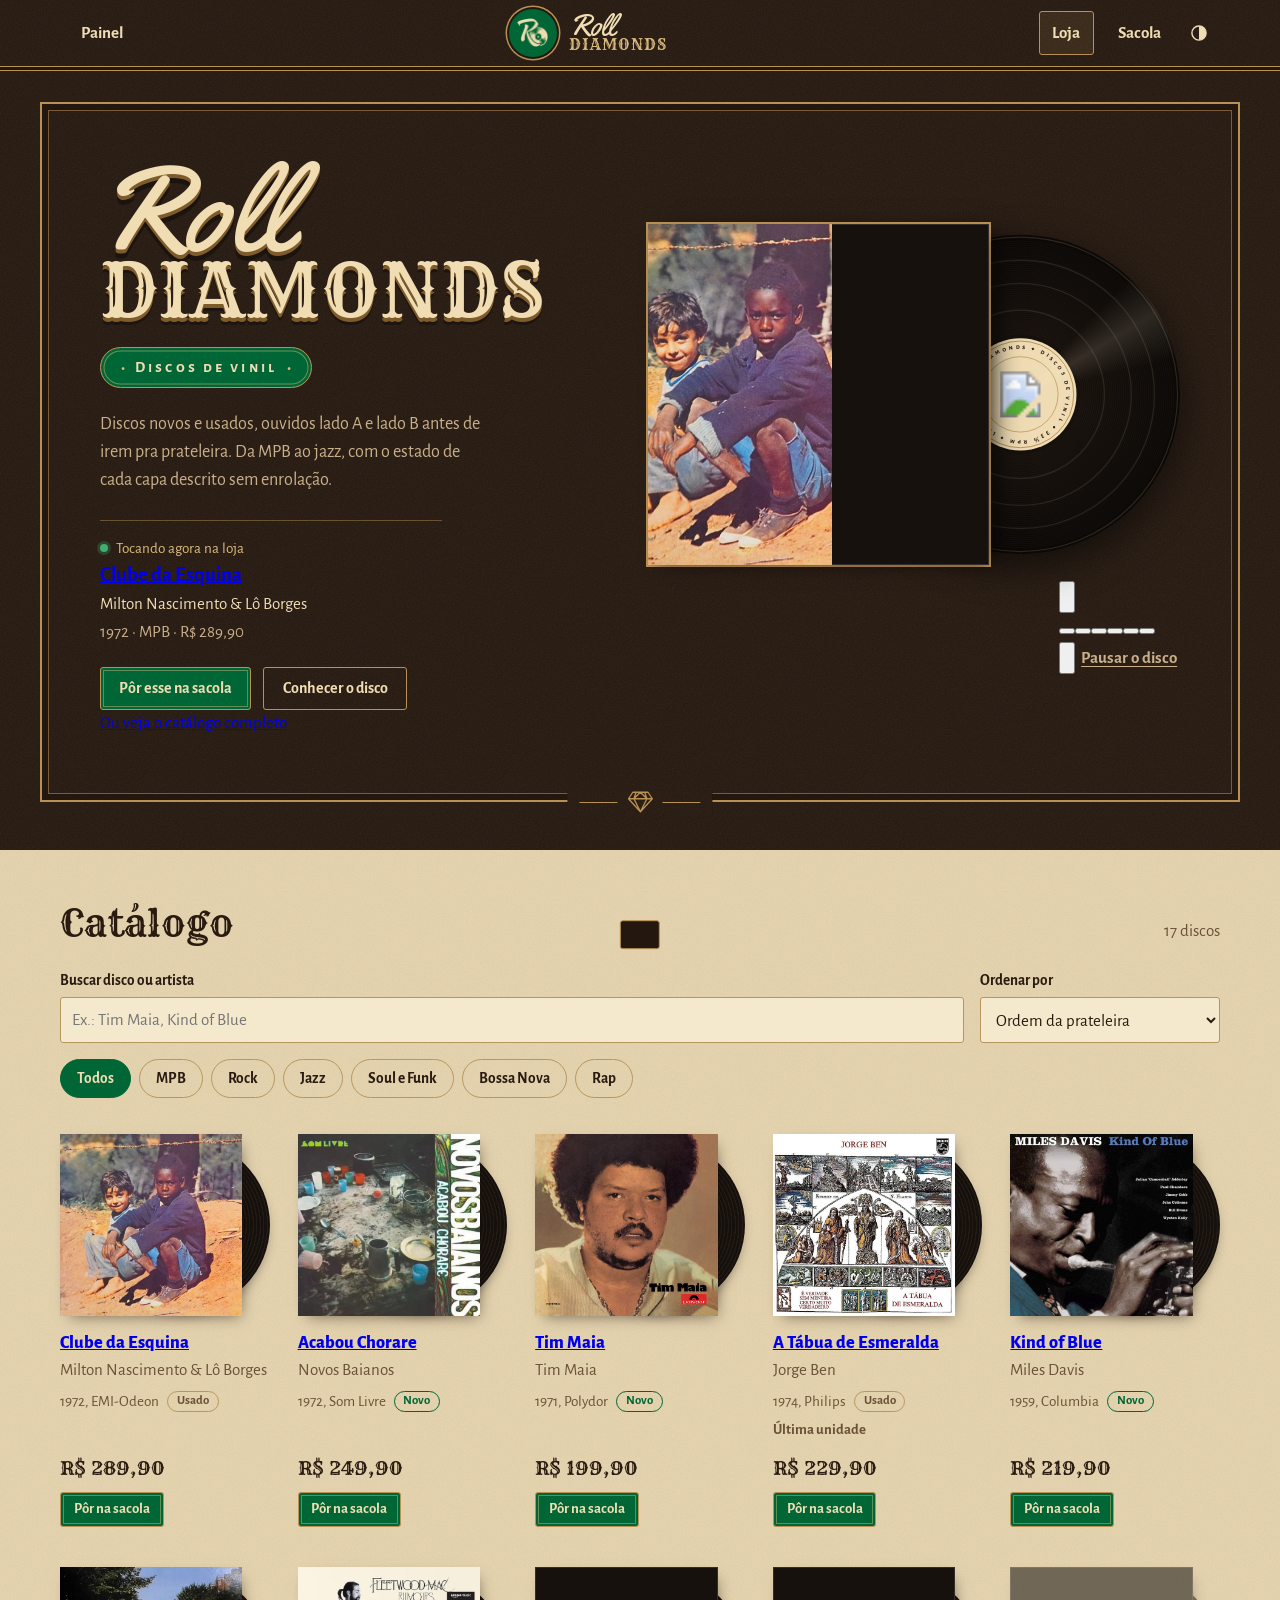
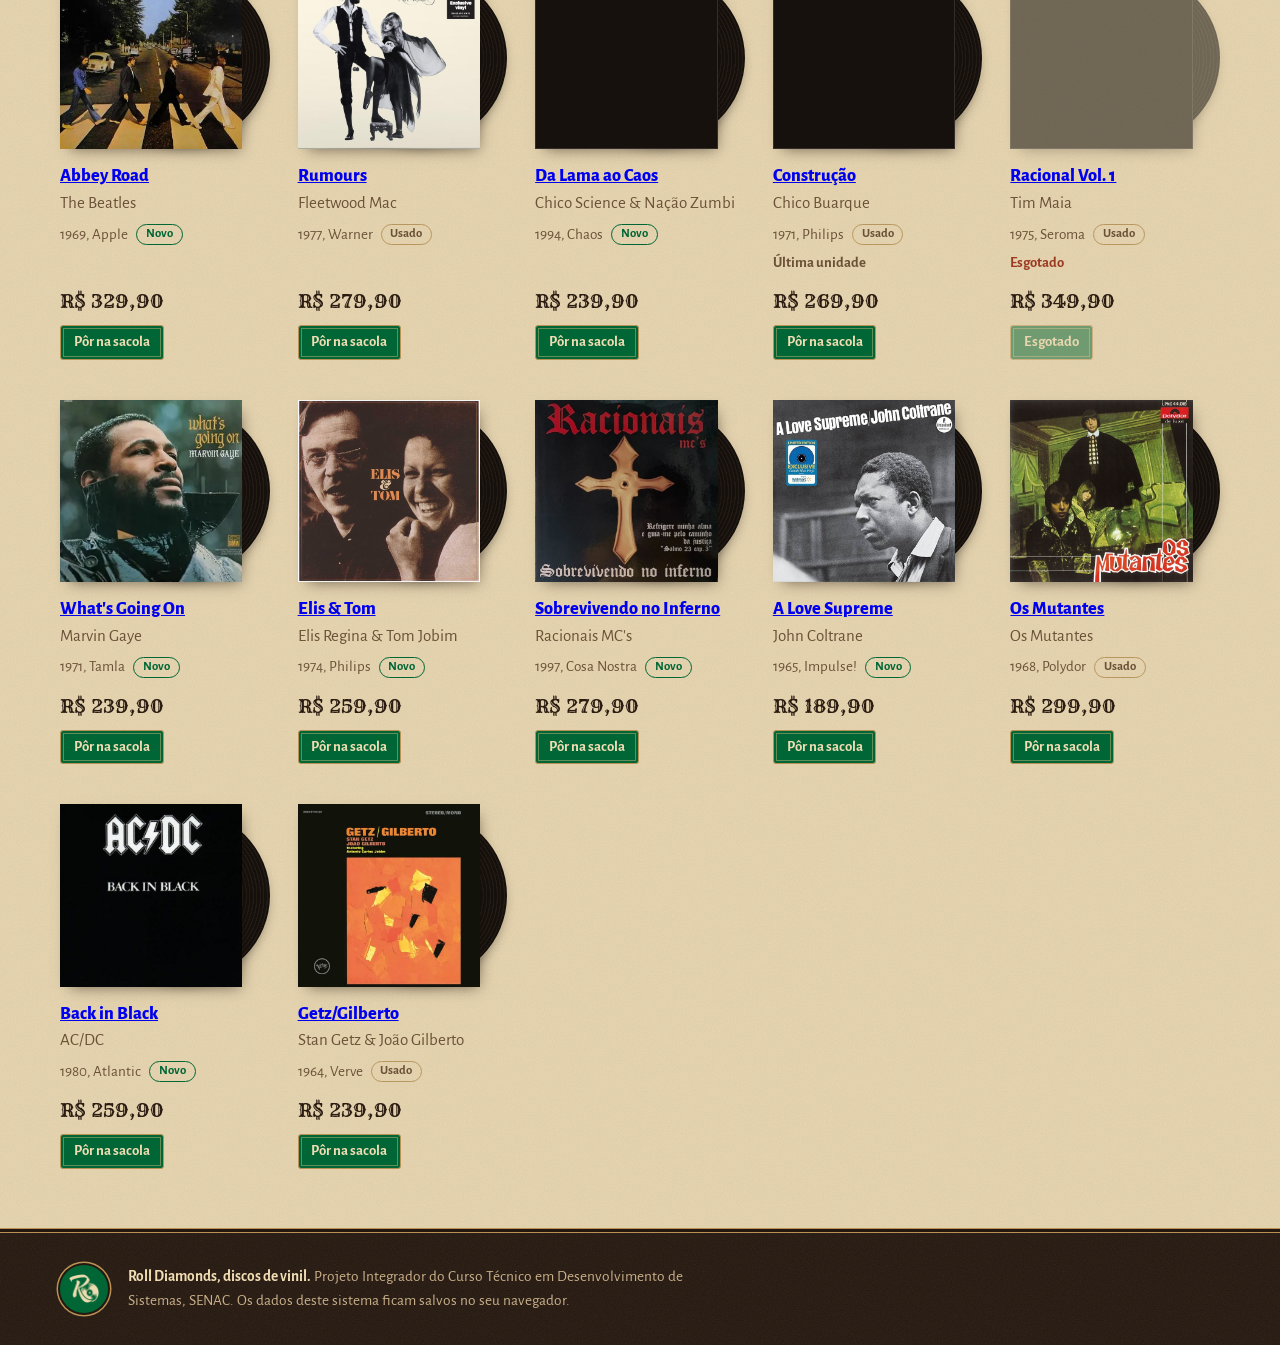
==== index.html @ 0ce70d0b "todas as telas tiveram mudanças bruscas" ====
<!DOCTYPE html>
<html lang="pt-BR">
<head>
<meta charset="UTF-8">
<meta name="viewport" content="width=device-width, initial-scale=1, viewport-fit=cover">
<title>Roll Diamonds | Discos de Vinil</title>


<link rel="preconnect" href="https://fonts.googleapis.com">
<link rel="preconnect" href="https://fonts.gstatic.com" crossorigin>
<link href="https://fonts.googleapis.com/css2?family=Rye&family=Yellowtail&family=Alegreya+Sans:wght@400;500;700;800&family=Alegreya+Sans+SC:wght@700&display=swap" rel="stylesheet">

<!-- Estilos (CSS externo) -->
<link rel="stylesheet" href="css/style.css">
<!-- Estilos das capas com foto (vem depois do style.css pra poder sobrescrever) -->
<link rel="stylesheet" href="css/capas.css">
</head>

<body>
<a class="pular" href="#conteudo">Pular para o conteúdo</a>

<!-- ============ CABEÇALHO ============ -->
<header class="topo">
  <!-- Três partes: Painel à esquerda, logo no centro, opções da loja à direita -->
  <div class="topo-interno">
    <nav class="nav nav-esquerda" aria-label="Administração">
      <a class="nav-link" href="#painel" data-view="painel">
        <svg class="icone" viewBox="0 0 24 24" aria-hidden="true"><rect x="3.5" y="3.5" width="7" height="7" rx="1" fill="none" stroke="currentColor" stroke-width="1.7"/><rect x="13.5" y="3.5" width="7" height="7" rx="1" fill="none" stroke="currentColor" stroke-width="1.7"/><rect x="3.5" y="13.5" width="7" height="7" rx="1" fill="none" stroke="currentColor" stroke-width="1.7"/><rect x="13.5" y="13.5" width="7" height="7" rx="1" fill="none" stroke="currentColor" stroke-width="1.7"/></svg>
        Painel
      </a>
    </nav>

    <a class="marca" href="#loja" aria-label="Roll Diamonds, ir para a loja">
      <span class="selo"><img src="img/capas/logo-creme.png" alt="" width="251" height="240"></span>
      <span class="marca-texto" aria-hidden="true">
        <span class="marca-roll">Roll</span>
        <span class="marca-diamonds">Diamonds</span>
      </span>
    </a>

    <nav class="nav nav-direita" aria-label="Loja">
      <a class="nav-link" href="#loja" data-view="loja">Loja</a>
      <button class="nav-link" type="button" id="btnSacola">
        <svg class="icone" viewBox="0 0 24 24" aria-hidden="true"><path d="M5 8h14l-1.2 12.2a1 1 0 0 1-1 .8H7.2a1 1 0 0 1-1-.8z" fill="none" stroke="currentColor" stroke-width="1.7" stroke-linejoin="round"/><path d="M9 10V6.5a3 3 0 0 1 6 0V10" fill="none" stroke="currentColor" stroke-width="1.7" stroke-linecap="round"/></svg>
        <span class="nav-texto">Sacola</span>
        <span class="contagem-sacola" id="contagemSacola" hidden>0</span>
      </button>
      <button class="nav-link botao-tema" type="button" id="btnTema" aria-label="Mudar para o tema escuro">
        <svg viewBox="0 0 24 24" aria-hidden="true"><circle cx="12" cy="12" r="8.5" fill="none" stroke="currentColor" stroke-width="1.7"/><path d="M12 3.5a8.5 8.5 0 0 1 0 17z" fill="currentColor"/></svg>
      </button>
    </nav>
  </div>
</header>

<main id="conteudo">

  <!-- ================= LOJA ================= -->
  <div id="loja" class="view">

    <!-- Vitrine: o letreiro da referência + o disco saindo da capa -->
    <section class="vitrine" aria-labelledby="tituloLoja">
      <div class="quadro">
        <div class="letreiro">
          <h1 id="tituloLoja">
            <span class="letreiro-roll">Roll</span>
            <span class="letreiro-diamonds">Diamonds</span>
          </h1>
          <p class="faixa">Discos de vinil</p>
          <p class="vitrine-texto">Discos novos e usados, ouvidos lado A e lado B antes de irem pra prateleira. Da MPB ao jazz, com o estado de cada capa descrito sem enrolação.</p>

          <!-- Informações do disco que está no carrossel (o JavaScript troca a cada passada) -->
          <div class="tocando" id="tocando">
            <span class="tocando-rotulo">Tocando agora na loja</span>
            <a class="tocando-titulo" id="destaqueLink" href="#disco/1"><strong id="destaqueTitulo">Clube da Esquina</strong></a>
            <span id="destaqueArtista">Milton Nascimento &amp; Lô Borges</span>
            <span class="tocando-meta" id="destaqueMeta"></span>
          </div>
          <div class="vitrine-acoes">
            <button class="botao botao-verde" type="button" id="btnDestaque" data-acao="adicionar" data-id="1">Pôr esse na sacola</button>
            <a class="botao botao-contorno" id="btnConhecer" href="#disco/1">Conhecer o disco</a>
          </div>
          <a class="vitrine-catalogo" href="#catalogo">Ou veja o catálogo completo</a>
        </div>

        <!-- Carrossel: um disco em destaque por vez, você passa pelas setas, bolinhas, teclado ou arrastando -->
        <div class="vitrola-area" id="carrossel" role="region" aria-roledescription="carrossel" aria-label="Discos em destaque">
          <div class="vitrola guardando" id="vitrola">
            <a class="vitrola-capa" id="vitrolaCapa" href="#disco/1" draggable="false"><img src="img/capas/logo-creme.png" alt="" width="251" height="240"></a>
            <div class="vitrola-disco">
              <!-- O disco é um SVG: sulcos desenhados pelo JavaScript e o rótulo com o logo -->
              <svg class="bolacha" viewBox="0 0 400 400" aria-hidden="true">
                <defs>
                  <radialGradient id="gradVinil" cx="50%" cy="50%" r="50%">
                    <stop offset=".35" stop-color="#17110d"/>
                    <stop offset="1" stop-color="#0b0806"/>
                  </radialGradient>
                  <path id="aroRotulo" d="M200,200 m-57,0 a57,57 0 1,1 114,0 a57,57 0 1,1 -114,0"/>
                </defs>
                <circle cx="200" cy="200" r="199" fill="url(#gradVinil)"/>
                <circle cx="200" cy="200" r="196" fill="none" stroke="rgba(240,221,179,.14)" stroke-width="1.5"/>
                <g id="sulcos"></g>
                <circle cx="200" cy="200" r="70" fill="#efdcb4"/>
                <circle cx="200" cy="200" r="66.5" fill="none" stroke="#b99155" stroke-width="1.2"/>
                <circle cx="200" cy="200" r="47" fill="none" stroke="#b99155" stroke-width=".9"/>
                <text fill="#2a1b11" font-size="8.6" font-weight="700" font-family="Alegreya Sans SC, Alegreya Sans, sans-serif">
                  <textPath href="#aroRotulo" textLength="352" lengthAdjust="spacing">Roll Diamonds ◆ discos de vinil ◆ 33⅓ rpm ◆ lado A ◆</textPath>
                </text>
                <image href="img/logo-verde.png" x="170" y="171.3" width="60" height="57.4"/>
              </svg>
              <div class="vitrola-brilho"></div>
            </div>
          </div>
          <div class="carrossel-controles" id="controlesCarrossel">
            <button class="seta" type="button" id="btnAnterior" aria-label="Disco anterior">
              <svg viewBox="0 0 24 24" aria-hidden="true"><path d="M14.5 5.5 8 12l6.5 6.5" fill="none" stroke="currentColor" stroke-width="2" stroke-linecap="round" stroke-linejoin="round"/></svg>
            </button>
            <div class="pontos" id="pontosDestaque"></div>
            <button class="seta" type="button" id="btnProximo" aria-label="Próximo disco">
              <svg viewBox="0 0 24 24" aria-hidden="true"><path d="M9.5 5.5 16 12l-6.5 6.5" fill="none" stroke="currentColor" stroke-width="2" stroke-linecap="round" stroke-linejoin="round"/></svg>
            </button>
            <button class="botao-giro" type="button" id="btnGiro">Pausar o disco</button>
          </div>
          <p class="sr" id="avisoDestaque" aria-live="polite"></p>
        </div>

        <div class="quadro-diamante" aria-hidden="true">
          <svg viewBox="0 0 24 20"><path d="M5 1h14l4 6-11 12L1 7z M1 7h22 M8 1 6 7l6 12 6-12-2-6 M6 7l6-6 6 6" fill="none" stroke="currentColor" stroke-width="1.2" stroke-linejoin="round"/></svg>
        </div>
      </div>
    </section>

    <!-- Catálogo -->
    <section class="secao" id="catalogo" aria-labelledby="tituloCatalogo">
      <div class="catalogo-topo">
        <h2 class="titulo-secao" id="tituloCatalogo">Catálogo</h2>
        <p class="contagem-texto" id="contagemCatalogo" aria-live="polite"></p>
      </div>

      <div class="filtros">
        <div class="campo">
          <label for="buscaCatalogo">Buscar disco ou artista</label>
          <input id="buscaCatalogo" type="search" placeholder="Ex.: Tim Maia, Kind of Blue" autocomplete="off">
        </div>
        <div class="campo">
          <label for="ordemCatalogo">Ordenar por</label>
          <select id="ordemCatalogo">
            <option value="prateleira">Ordem da prateleira</option>
            <option value="chegada">Chegaram por último</option>
            <option value="menor">Menor preço</option>
            <option value="maior">Maior preço</option>
            <option value="ano">Ano de lançamento</option>
          </select>
        </div>
      </div>
      <div class="chips" id="filtroGeneros" role="group" aria-label="Filtrar por gênero"></div>

      <div class="grade" id="gradeCatalogo"></div>
    </section>
  </div>

  <!-- ================= PÁGINA DE CADA DISCO (endereço #disco/ID) ================= -->
  <div id="pagina-disco" class="view" hidden>
    <div class="produto-wrap">
      <nav class="trilha" id="trilhaDisco" aria-label="Você está em"></nav>
      <!-- Preenchido pelo JavaScript com os dados do disco escolhido -->
      <article class="produto" id="produto" aria-labelledby="tituloProduto"></article>
    </div>
    <section class="secao relacionados" id="relacionados" aria-labelledby="tituloRelacionados">
      <h2 class="titulo-secao" id="tituloRelacionados">Você também pode gostar</h2>
      <div class="grade" id="gradeRelacionados"></div>
    </section>
  </div>

  <!-- ================= PAINEL ================= -->
  <div id="painel" class="view painel" hidden>

    <!-- Login (tabela usuario) -->
    <section class="login" id="painelLogin" aria-labelledby="tituloLogin">
      <span class="selo"><img src="img/capas/logo-creme.png" alt="" width="251" height="240"></span>
      <h2 class="titulo-secao" id="tituloLogin">Painel da loja</h2>
      <p>Entre para cadastrar discos, cuidar do estoque e acompanhar os pedidos.</p>
      <form id="formLogin">
        <div class="campo">
          <label for="loginUsuario">Usuário</label>
          <input id="loginUsuario" name="usuario" autocomplete="username" required>
        </div>
        <div class="campo">
          <label for="loginSenha">Senha</label>
          <input id="loginSenha" name="senha" type="password" autocomplete="current-password" required>
        </div>
        <p class="erro" id="erroLogin" role="alert"></p>
        <button class="botao botao-verde botao-largo" type="submit">Entrar</button>
      </form>
      <p class="dica">Acesso de demonstração: usuário <strong>admin</strong> e senha <strong>roll123</strong>.</p>
    </section>

    <div class="painel-grade" id="painelConteudo" hidden>
      <aside class="painel-lado">
        <div class="abas" role="tablist" aria-label="Seções do painel">
          <button class="aba" type="button" role="tab" id="tab-resumo" data-aba="resumo" aria-controls="aba-resumo">Resumo</button>
          <button class="aba" type="button" role="tab" id="tab-discos" data-aba="discos" aria-controls="aba-discos">Discos e estoque</button>
          <button class="aba" type="button" role="tab" id="tab-clientes" data-aba="clientes" aria-controls="aba-clientes">Clientes</button>
          <button class="aba" type="button" role="tab" id="tab-pedidos" data-aba="pedidos" aria-controls="aba-pedidos">Pedidos</button>
          <button class="aba" type="button" role="tab" id="tab-cadastros" data-aba="cadastros" aria-controls="aba-cadastros">Artistas, gêneros e gravadoras</button>
        </div>
        <div class="abas-rodape">
          <button class="botao-link" type="button" id="btnRestaurar">Restaurar dados de exemplo</button>
          <button class="botao-link" type="button" id="btnSair">Sair do painel</button>
        </div>
      </aside>

      <div>
        <!-- Resumo -->
        <section class="aba-painel" id="aba-resumo" role="tabpanel" aria-labelledby="tab-resumo">
          <div class="cabecalho-aba">
            <h2 class="titulo-secao">Resumo</h2>
            <p class="contagem-texto" id="dataHoje"></p>
          </div>
          <dl class="numeros" id="numeros"></dl>
          <div class="duas-colunas">
            <div class="bloco">
              <h3>Estoque baixo</h3>
              <p class="bloco-sub">Discos com 2 unidades ou menos.</p>
              <ul class="lista-simples" id="listaEstoqueBaixo"></ul>
            </div>
            <div class="bloco">
              <h3>Últimos pedidos</h3>
              <p class="bloco-sub">Os cinco mais recentes.</p>
              <ul class="lista-simples" id="listaUltimosPedidos"></ul>
            </div>
          </div>
        </section>

        <!-- Discos (tabelas vinil + estoque) -->
        <section class="aba-painel" id="aba-discos" role="tabpanel" aria-labelledby="tab-discos" hidden>
          <div class="cabecalho-aba">
            <h2 class="titulo-secao">Discos e estoque</h2>
            <button class="botao botao-verde" type="button" id="btnNovoDisco">Cadastrar disco</button>
          </div>
          <div class="campo barra-busca">
            <label for="buscaDiscos">Buscar por título ou artista</label>
            <input id="buscaDiscos" type="search" autocomplete="off">
          </div>
          <div class="tabela-wrap">
            <table>
              <thead><tr><th>Disco</th><th>Gênero</th><th>Lançamento</th><th>Estado</th><th class="num">Preço</th><th>Estoque</th><th><span class="sr">Ações</span></th></tr></thead>
              <tbody id="corpoDiscos"></tbody>
            </table>
          </div>
        </section>

        <!-- Clientes (tabela cliente) -->
        <section class="aba-painel" id="aba-clientes" role="tabpanel" aria-labelledby="tab-clientes" hidden>
          <div class="cabecalho-aba">
            <h2 class="titulo-secao">Clientes</h2>
            <button class="botao botao-verde" type="button" id="btnNovoCliente">Cadastrar cliente</button>
          </div>
          <div class="tabela-wrap">
            <table>
              <thead><tr><th>Nome</th><th>E-mail</th><th>Telefone</th><th>Cidade</th><th class="num">Pedidos</th><th><span class="sr">Ações</span></th></tr></thead>
              <tbody id="corpoClientes"></tbody>
            </table>
          </div>
        </section>

        <!-- Pedidos (tabelas pedido + item_pedido) -->
        <section class="aba-painel" id="aba-pedidos" role="tabpanel" aria-labelledby="tab-pedidos" hidden>
          <div class="cabecalho-aba">
            <h2 class="titulo-secao">Pedidos</h2>
            <div class="campo">
              <label for="filtroStatus">Mostrar</label>
              <select id="filtroStatus"></select>
            </div>
          </div>
          <div class="tabela-wrap">
            <table>
              <thead><tr><th>Nº</th><th>Data</th><th>Cliente</th><th class="num">Discos</th><th class="num">Total</th><th>Situação</th><th><span class="sr">Ações</span></th></tr></thead>
              <tbody id="corpoPedidos"></tbody>
            </table>
          </div>
        </section>

        <!-- Cadastros auxiliares (genero_musical, artista, gravadora) -->
        <section class="aba-painel" id="aba-cadastros" role="tabpanel" aria-labelledby="tab-cadastros" hidden>
          <div class="cabecalho-aba">
            <h2 class="titulo-secao">Artistas, gêneros e gravadoras</h2>
          </div>
          <p class="bloco-sub" style="margin-bottom:1.25rem">Itens usados por algum disco não podem ser removidos. Troque o disco de artista, gênero ou gravadora antes.</p>
          <div class="grade-cadastros" id="gradeCadastros"></div>
        </section>
      </div>
    </div>
  </div>
</main>

<!-- ============ RODAPÉ ============ -->
<footer class="rodape">
  <div class="rodape-interno">
    <span class="selo"><img src="img/capas/logo-creme.png" alt="" width="251" height="240"></span>
    <p><strong>Roll Diamonds, discos de vinil.</strong> Projeto Integrador do Curso Técnico em Desenvolvimento de Sistemas, SENAC. Os dados deste sistema ficam salvos no seu navegador.</p>
  </div>
</footer>

<!-- ============ JANELAS ============ -->

<!-- Sacola (gaveta lateral) -->
<dialog id="sacola" class="gaveta" aria-labelledby="tituloSacola">
  <div class="dialogo-topo">
    <h2 id="tituloSacola">Sua sacola</h2>
    <button class="fechar" type="button" data-fechar aria-label="Fechar sacola">×</button>
  </div>
  <div class="gaveta-corpo">
    <div class="vazio" id="sacolaVazia">
      <p>Sua sacola está vazia. Escolha um disco no catálogo e ele aparece aqui.</p>
      <a class="botao botao-contorno" href="#catalogo" data-fechar>Ver catálogo</a>
    </div>
    <ul class="lista-sacola" id="listaSacola"></ul>
  </div>
  <div class="gaveta-rodape" id="sacolaRodape">
    <div class="total"><span>Total</span><strong id="totalSacola">R$ 0,00</strong></div>
    <form id="formCheckout">
      <div class="campo">
        <label for="checkoutNome">Seu nome</label>
        <input id="checkoutNome" name="nome" autocomplete="name" required>
      </div>
      <div class="campo">
        <label for="checkoutEmail">E-mail</label>
        <input id="checkoutEmail" name="email" type="email" autocomplete="email" required>
      </div>
      <p class="erro" id="erroCheckout" role="alert"></p>
      <button class="botao botao-verde botao-largo" type="submit">Finalizar pedido</button>
      <p class="dica">O pedido entra no painel como “Aguardando pagamento”.</p>
    </form>
  </div>
</dialog>

<!-- Cadastrar / editar disco -->
<dialog id="modalDisco" aria-labelledby="tituloModalDisco">
  <form id="formDisco">
    <div class="dialogo-topo">
      <h2 id="tituloModalDisco">Cadastrar disco</h2>
      <button class="fechar" type="button" data-fechar aria-label="Fechar">×</button>
    </div>
    <div class="dialogo-corpo">
      <input type="hidden" name="id">
      <div class="campo">
        <label for="discoTitulo">Título</label>
        <input id="discoTitulo" name="titulo" required maxlength="120">
      </div>
      <div class="campos-2">
        <div class="campo">
          <label for="discoArtista">Artista</label>
          <select id="discoArtista" name="artista" required></select>
        </div>
        <div class="campo">
          <label for="discoGenero">Gênero</label>
          <select id="discoGenero" name="genero" required></select>
        </div>
      </div>
      <div class="campos-2">
        <div class="campo">
          <label for="discoGravadora">Gravadora</label>
          <select id="discoGravadora" name="gravadora" required></select>
        </div>
        <div class="campo">
          <label for="discoAno">Ano de lançamento</label>
          <input id="discoAno" name="ano" type="number" min="1900" max="2100" required>
        </div>
      </div>
      <div class="campos-2">
        <div class="campo">
          <label for="discoCondicao">Estado</label>
          <select id="discoCondicao" name="condicao">
            <option value="Novo">Novo</option>
            <option value="Usado">Usado</option>
          </select>
        </div>
        <div class="campo">
          <label for="discoPreco">Preço (R$)</label>
          <input id="discoPreco" name="preco" type="number" min="0.01" step="0.01" inputmode="decimal" required>
        </div>
      </div>
      <div class="campo">
        <label for="discoQuantidade">Unidades em estoque</label>
        <input id="discoQuantidade" name="quantidade" type="number" min="0" step="1" required>
      </div>
      <div class="campo">
        <label for="discoCapa">Capa (caminho da imagem)</label>
        <input id="discoCapa" name="capa" maxlength="255" placeholder="img/capas/nome-do-disco.jpg" autocomplete="off">
      </div>
      <p class="dica">Deixe a capa em branco para usar a capa desenhada automaticamente. A imagem precisa estar na pasta img/capas.</p>

      <!-- Textos que aparecem na página do disco -->
      <div class="campo">
        <label for="discoDescricao">Sobre o disco</label>
        <textarea id="discoDescricao" name="descricao" rows="4" maxlength="1200" placeholder="Conte em poucas linhas por que esse disco vale a pena."></textarea>
      </div>
      <div class="campo">
        <label for="discoFaixas">Faixas em destaque</label>
        <textarea id="discoFaixas" name="faixas" rows="4" maxlength="800" placeholder="Uma faixa por linha"></textarea>
      </div>
      <div class="campo">
        <label for="discoObservacao">Estado deste exemplar</label>
        <input id="discoObservacao" name="observacao" maxlength="200" placeholder="Ex.: capa com desgaste leve nas bordas, disco sem riscos" autocomplete="off">
      </div>
      <label class="marcar">
        <input type="checkbox" name="destaque" id="discoDestaque">
        <span>Mostrar no carrossel da página inicial</span>
      </label>

      <p class="dica">Não achou o artista, o gênero ou a gravadora? Cadastre antes em “Artistas, gêneros e gravadoras”.</p>
      <p class="erro" id="erroDisco" role="alert"></p>
    </div>
    <div class="dialogo-rodape">
      <button class="botao botao-contorno" type="button" data-fechar>Cancelar</button>
      <button class="botao botao-verde" type="submit" id="btnSalvarDisco">Cadastrar disco</button>
    </div>
  </form>
</dialog>

<!-- Cadastrar / editar cliente -->
<dialog id="modalCliente" aria-labelledby="tituloModalCliente">
  <form id="formCliente">
    <div class="dialogo-topo">
      <h2 id="tituloModalCliente">Cadastrar cliente</h2>
      <button class="fechar" type="button" data-fechar aria-label="Fechar">×</button>
    </div>
    <div class="dialogo-corpo">
      <input type="hidden" name="id">
      <div class="campo">
        <label for="clienteNome">Nome</label>
        <input id="clienteNome" name="nome" required maxlength="100" autocomplete="off">
      </div>
      <div class="campo">
        <label for="clienteEmail">E-mail</label>
        <input id="clienteEmail" name="email" type="email" required autocomplete="off">
      </div>
      <div class="campos-2">
        <div class="campo">
          <label for="clienteTelefone">Telefone</label>
          <input id="clienteTelefone" name="telefone" type="tel" placeholder="(11) 90000-0000" autocomplete="off">
        </div>
        <div class="campo">
          <label for="clienteCidade">Cidade</label>
          <input id="clienteCidade" name="cidade" autocomplete="off">
        </div>
      </div>
      <p class="erro" id="erroCliente" role="alert"></p>
    </div>
    <div class="dialogo-rodape">
      <button class="botao botao-contorno" type="button" data-fechar>Cancelar</button>
      <button class="botao botao-verde" type="submit" id="btnSalvarCliente">Cadastrar cliente</button>
    </div>
  </form>
</dialog>

<!-- Itens de um pedido -->
<dialog id="modalItens" aria-labelledby="tituloModalItens">
  <div class="dialogo-topo">
    <h2 id="tituloModalItens">Pedido</h2>
    <button class="fechar" type="button" data-fechar aria-label="Fechar">×</button>
  </div>
  <div class="dialogo-corpo">
    <p id="infoPedido" class="contagem-texto"></p>
    <ul class="lista-itens" id="listaItensPedido"></ul>
    <div class="total"><span>Total do pedido</span><strong id="totalItensPedido"></strong></div>
  </div>
</dialog>

<!-- Confirmação / aviso -->
<dialog id="modalConfirmar" aria-labelledby="tituloConfirmar">
  <form method="dialog">
    <div class="dialogo-topo"><h2 id="tituloConfirmar">Confirmar</h2></div>
    <div class="dialogo-corpo"><p id="textoConfirmar"></p></div>
    <div class="dialogo-rodape">
      <button class="botao botao-contorno" value="nao" id="btnConfirmarNao">Voltar</button>
      <button class="botao botao-perigo" value="sim" id="btnConfirmarSim">Confirmar</button>
    </div>
  </form>
</dialog>

<div class="aviso-flutuante" id="aviso" role="status" aria-live="polite"></div>

<!-- Funções do sistema (JavaScript externo) -->
<script src="js/script.js"></script>
</body>
</html>
---- css/style.css ----
:root {
    /* A "placa" da loja (cabeçalho, vitrine e rodapé) é sempre escura */
    --placa: #23170f;
    --placa-2: #312015;
    --placa-tinta: #f0ddb3;     /* creme das letras */
    --placa-suave: #c9b08a;
    --latao: #b99155;           /* dourado dos frisos */
    --latao-claro: #dbbb7e;
    --verde: #006635;           /* verde exato do logo RO */
    --verde-escuro: #1d4630;
    --vinil: #0c0907;
  
    /* Tema claro: papel kraft de envelope de disco */
    --fundo: #e8d7b3;
    --superficie: #f5e9cd;
    --superficie-2: #eddcb8;
    --tinta: #2a1b11;
    --tinta-suave: #6a5137;
    --linha: #b8975f;
    --linha-fraca: rgba(122, 88, 46, .22);
    --verde-texto: #006635;
    --erro: #9a3a22;
    --foco: #8a5f22;
  
    /* Textura de "papel" feita com SVG (sem imagem externa) */
    --grao: url("data:image/svg+xml,%3Csvg xmlns='http://www.w3.org/2000/svg' width='180' height='180'%3E%3Cfilter id='g'%3E%3CfeTurbulence type='fractalNoise' baseFrequency='.9' numOctaves='2' stitchTiles='stitch'/%3E%3CfeColorMatrix values='0 0 0 0 .24 0 0 0 0 .15 0 0 0 0 .07 0 0 0 .11 0'/%3E%3C/filter%3E%3Crect width='100%25' height='100%25' filter='url(%23g)'/%3E%3C/svg%3E");
    --grao-placa: url("data:image/svg+xml,%3Csvg xmlns='http://www.w3.org/2000/svg' width='180' height='180'%3E%3Cfilter id='g'%3E%3CfeTurbulence type='fractalNoise' baseFrequency='.8' numOctaves='2' stitchTiles='stitch'/%3E%3CfeColorMatrix values='0 0 0 0 .95 0 0 0 0 .85 0 0 0 0 .65 0 0 0 .07 0'/%3E%3C/filter%3E%3Crect width='100%25' height='100%25' filter='url(%23g)'/%3E%3C/svg%3E");
  
    --fonte-titulo: "Rye", "Rockwell", Georgia, serif;
    --fonte-script: "Yellowtail", "Brush Script MT", "Segoe Script", cursive;
    --fonte-texto: "Alegreya Sans", "Trebuchet MS", "Segoe UI", sans-serif;
    --fonte-sc: "Alegreya Sans SC", "Alegreya Sans", "Trebuchet MS", sans-serif;
  
    color-scheme: light;
    box-sizing: border-box;
    padding-top: env(safe-area-inset-top, 0px);
    padding-bottom: env(safe-area-inset-bottom, 0px);
  }
  
  /* Tema escuro: madeira escura, igual ao fundo da referência */
  @media (prefers-color-scheme: dark) {
    :root:not([data-theme="light"]) {
      --fundo: #1b120c;
      --superficie: #27190f;
      --superficie-2: #312116;
      --tinta: #efdcb6;
      --tinta-suave: #b7a07e;
      --linha: #6b5031;
      --linha-fraca: rgba(219, 187, 126, .14);
      --verde-texto: #7cc39a;
      --erro: #e59274;
      --foco: #dbbb7e;
      --grao: var(--grao-placa);
      color-scheme: dark;
    }
  }
  :root[data-theme="dark"] {
    --fundo: #1b120c;
    --superficie: #27190f;
    --superficie-2: #312116;
    --tinta: #efdcb6;
    --tinta-suave: #b7a07e;
    --linha: #6b5031;
    --linha-fraca: rgba(219, 187, 126, .14);
    --verde-texto: #7cc39a;
    --erro: #e59274;
    --foco: #dbbb7e;
    --grao: var(--grao-placa);
    color-scheme: dark;
  }
  
  /* =====================================================================
     2. BASE
     ===================================================================== */
  *, *::before, *::after { box-sizing: inherit; }
  [hidden] { display: none !important; }
  html { scroll-padding-top: env(safe-area-inset-top, 0px); -webkit-text-size-adjust: 100%; }
  body {
    margin: 0;
    min-height: calc(100dvh - env(safe-area-inset-top, 0px) - env(safe-area-inset-bottom, 0px));
    display: flex; flex-direction: column;
    background-color: var(--fundo);
    background-image: var(--grao);
    color: var(--tinta);
    font-family: var(--fonte-texto);
    font-size: 1.0625rem;
    line-height: 1.55;
  }
  main { flex: 1; }
  img { max-width: 100%; height: auto; display: block; }
  h1, h2, h3 { margin: 0; line-height: 1.15; }
  p { margin: 0; }
  button, input, select { font: inherit; color: inherit; }
  :focus-visible { outline: 2px solid var(--foco); outline-offset: 3px; }
  .topo :focus-visible, .vitrine :focus-visible, .rodape :focus-visible { outline-color: var(--latao-claro); }
  
  .sr {
    position: absolute; width: 1px; height: 1px; overflow: hidden;
    clip: rect(0 0 0 0); clip-path: inset(50%); white-space: nowrap;
  }
  .pular {
    position: absolute; left: 1rem; top: -4rem; z-index: 100;
    background: var(--placa); color: var(--placa-tinta);
    padding: .6rem 1rem; border: 1.5px solid var(--latao);
  }
  .pular:focus { top: calc(env(safe-area-inset-top, 0px) + .5rem); }
  
  .titulo-secao {
    font-family: var(--fonte-titulo);
    font-weight: 400;
    font-size: clamp(1.7rem, 3.4vw, 2.3rem);
    letter-spacing: .01em;
  }
  
  /* =====================================================================
     3. BOTÕES E CAMPOS
     ===================================================================== */
  .botao {
    display: inline-flex; align-items: center; justify-content: center; gap: .5rem;
    font-weight: 700; font-size: 1rem; line-height: 1.1;
    padding: .72rem 1.15rem;
    border-radius: 3px;
    border: 1.5px solid transparent;
    cursor: pointer; text-decoration: none;
  }
  /* Botão verde com friso de latão, igual à faixa "discos de vinil" */
  .botao-verde {
    background: var(--verde); color: #f0ddb3;
    border-color: var(--latao);
    box-shadow: inset 0 0 0 2px var(--verde), inset 0 0 0 3px rgba(219, 187, 126, .45);
  }
  .botao-verde:hover:not(:disabled) { background: #0b7a43; }
  .botao-contorno { background: transparent; border-color: var(--latao); color: inherit; }
  .botao-contorno:hover:not(:disabled) { background: rgba(185, 145, 85, .14); }
  .botao-perigo { background: var(--erro); color: #fbeedd; border-color: var(--erro); }
  .botao-pequeno { padding: .5rem .8rem; font-size: .93rem; }
  .botao-largo { width: 100%; }
  .botao:disabled { opacity: .5; cursor: not-allowed; }
  
  .botao-link {
    background: none; border: none; padding: .3rem .35rem;
    font-weight: 700; color: var(--verde-texto); cursor: pointer;
    text-decoration: underline; text-underline-offset: 3px; text-decoration-thickness: 1px;
  }
  .botao-link.perigo { color: var(--erro); }
  .botao-link:disabled { color: var(--tinta-suave); text-decoration: none; cursor: not-allowed; opacity: .7; }
  
  .campo { display: grid; gap: .3rem; }
  .campo label { font-weight: 700; font-size: .95rem; }
  .campo input, .campo select {
    width: 100%;
    padding: .6rem .7rem;
    border: 1.5px solid var(--linha);
    border-radius: 3px;
    background: var(--superficie);
    color: var(--tinta);
    height: 2.9rem;
  }
  .campo input:focus, .campo select:focus { border-color: var(--verde-texto); }
  .campo .dica, .dica { font-size: .9rem; color: var(--tinta-suave); }
  .erro { color: var(--erro); font-weight: 700; font-size: .95rem; min-height: 0; }
  .erro:empty { display: none; }
  .campos-2 { display: grid; grid-template-columns: repeat(2, minmax(0, 1fr)); gap: 1rem; }
  
  /* Contador (- 2 +) usado no estoque e na sacola */
  .contador {
    display: inline-flex; align-items: center;
    border: 1.5px solid var(--linha); border-radius: 3px;
    background: var(--superficie);
  }
  .contador button {
    width: 2.1rem; height: 2.1rem; border: none; background: transparent;
    font-weight: 800; font-size: 1.1rem; cursor: pointer;
  }
  .contador button:disabled { opacity: .35; cursor: not-allowed; }
  .contador output { min-width: 1.9rem; text-align: center; font-weight: 800; }
  
  /* =====================================================================
     4. CABEÇALHO (a placa da loja)
     ===================================================================== */
  .topo {
    position: sticky; top: env(safe-area-inset-top, 0px); z-index: 20;
    background: var(--placa) var(--grao-placa);
    color: var(--placa-tinta);
    /* friso duplo de latão embaixo */
    box-shadow: 0 1px 0 var(--latao), 0 4px 0 var(--placa), 0 5px 0 var(--latao);
  }
  .topo-interno {
    max-width: 1200px; margin: 0 auto;
    padding: .55rem 1.25rem;
    display: flex; align-items: center; justify-content: space-between; gap: .75rem 1rem;
    flex-wrap: wrap;
  }
  .marca { display: flex; align-items: center; gap: .75rem; color: inherit; text-decoration: none; }
  .selo {
    width: 48px; height: 48px; flex: none;
    border-radius: 50%;
    background: var(--verde);
    display: grid; place-items: center;
    box-shadow: 0 0 0 2px var(--placa), 0 0 0 3.5px var(--latao);
  }
  .selo img { width: 64%; }
  .marca-texto { display: flex; flex-direction: column; line-height: .85; }
  .marca-roll { font-family: var(--fonte-script); font-size: 1.8rem; }
  .marca-diamonds {
    font-family: var(--fonte-titulo); font-size: .92rem;
    text-transform: uppercase; letter-spacing: .07em; color: var(--latao-claro);
  }
  .nav { display: flex; align-items: center; gap: .2rem; flex-wrap: wrap; }
  .nav-link {
    display: inline-flex; align-items: center; gap: .45rem;
    padding: .5rem .8rem; min-height: 2.6rem;
    color: var(--placa-tinta); text-decoration: none; font-weight: 700;
    background: none; border: 1px solid transparent; border-radius: 3px; cursor: pointer;
  }
  .nav-link:hover { border-color: rgba(185, 145, 85, .5); }
  .nav-link[aria-current="page"] { border-color: var(--latao); background: rgba(185, 145, 85, .13); }
  .contagem-sacola {
    min-width: 1.4rem; height: 1.4rem; padding: 0 .35rem;
    display: inline-grid; place-items: center;
    border-radius: 999px; background: var(--verde); color: var(--placa-tinta);
    font-size: .8rem; box-shadow: 0 0 0 1px var(--latao);
  }
  .botao-tema { padding: .5rem; width: 2.6rem; justify-content: center; }
  .botao-tema svg { width: 1.25rem; height: 1.25rem; }
  
  /* =====================================================================
     5. VITRINE (hero): letreiro + disco saindo da capa
     ===================================================================== */
  .vitrine {
    background: var(--placa) var(--grao-placa);
    color: var(--placa-tinta);
    padding: clamp(1.25rem, 3vw, 2.25rem) 1.25rem clamp(2rem, 4vw, 3rem);
  }
  /* Moldura dupla de latão, como a placa da referência */
  .quadro {
    max-width: 1200px; margin: 0 auto;
    border: 2px solid var(--latao);
    box-shadow: inset 0 0 0 6px var(--placa), inset 0 0 0 7px rgba(185, 145, 85, .55);
    padding: clamp(1.75rem, 4.5vw, 3.75rem) clamp(1.25rem, 4.5vw, 3.75rem) clamp(2.5rem, 5vw, 4rem);
    display: grid;
    grid-template-columns: minmax(0, 1fr) minmax(0, 1.08fr);
    gap: clamp(2rem, 4vw, 3.5rem);
    align-items: center;
    position: relative;
  }
  /* Diamante no pé da moldura */
  .quadro-diamante {
    position: absolute; left: 50%; bottom: -13px; transform: translateX(-50%);
    background: var(--placa) var(--grao-placa); padding: 0 .75rem;
    color: var(--latao); display: flex; align-items: center; gap: .6rem;
  }
  .quadro-diamante svg { width: 26px; height: 22px; }
  .quadro-diamante::before, .quadro-diamante::after {
    content: ""; width: 38px; height: 1px; background: var(--latao);
  }
  
  .letreiro h1 { display: flex; flex-direction: column; align-items: flex-start; font-weight: 400; }
  .letreiro-roll {
    font-family: var(--fonte-script);
    font-size: clamp(4.2rem, 11vw, 7.6rem);
    line-height: .8;
    margin-left: -.04em; padding-right: .12em;
    text-shadow: 0 .035em 0 #7d5b2a, 0 .07em 0 rgba(0, 0, 0, .35);
  }
  .letreiro-diamonds {
    font-family: var(--fonte-titulo);
    font-size: clamp(2.35rem, 6.3vw, 4.6rem);
    text-transform: uppercase; letter-spacing: .015em; line-height: 1;
    margin-top: -.06em;
    text-shadow: 0 .05em 0 #7d5b2a, 0 .09em 0 rgba(0, 0, 0, .3);
  }
  .faixa {
    display: inline-flex; align-items: center; gap: .65rem;
    margin-top: 1.2rem;
    padding: .45rem 1.25rem;
    border-radius: 999px;
    background: var(--verde);
    border: 1.5px solid var(--latao);
    box-shadow: inset 0 0 0 2.5px var(--verde), inset 0 0 0 3.5px rgba(219, 187, 126, .5);
    font-family: var(--fonte-sc); font-weight: 700;
    letter-spacing: .2em; font-size: .98rem;
  }
  .faixa::before, .faixa::after { content: "•"; color: var(--latao-claro); letter-spacing: 0; }
  .vitrine-texto { margin-top: 1.4rem; max-width: 38ch; font-size: 1.13rem; color: var(--placa-suave); }
  .tocando {
    margin-top: 1.6rem; padding-top: 1rem; max-width: 38ch;
    border-top: 1px solid rgba(185, 145, 85, .45);
    display: grid; gap: .1rem;
  }
  .tocando-rotulo { font-size: .95rem; color: var(--latao-claro); display: flex; align-items: center; gap: .5rem; }
  .tocando-rotulo::before {
    content: ""; width: .5rem; height: .5rem; border-radius: 50%;
    background: #3fae6f; box-shadow: 0 0 0 3px rgba(63, 174, 111, .25);
  }
  .tocando strong { font-size: 1.3rem; line-height: 1.25; }
  .tocando span:last-child { color: var(--placa-suave); }
  .vitrine-acoes { display: flex; flex-wrap: wrap; gap: .75rem; margin-top: 1.4rem; }
  .vitrine .botao-contorno { color: var(--placa-tinta); }
  
  /* A vitrola: capa verde com o logo + o disco girando a 33⅓ rpm */
  .vitrola-area { display: grid; gap: .9rem; justify-items: end; }
  .vitrola { position: relative; width: 100%; aspect-ratio: 1.55 / 1; }
  .vitrola-capa {
    position: absolute; left: 0; top: 0; z-index: 2;
    width: 64.5%; height: 100%;
    background: var(--verde-escuro) var(--grao-placa);
    border: 2px solid var(--latao);
    box-shadow: inset 0 0 0 7px var(--verde-escuro), inset 0 0 0 8px rgba(219, 187, 126, .55),
                16px 0 24px -12px rgba(0, 0, 0, .7);
    display: grid; place-items: center;
  }
  .vitrola-capa img { width: 54%; }
  .vitrola-disco {
    position: absolute; z-index: 1;
    right: 0; top: 50%;
    width: 60%; aspect-ratio: 1;
    margin-top: -30%;           /* metade da altura do disco (60% / 2) */
    filter: drop-shadow(0 12px 18px rgba(0, 0, 0, .55));
    animation: sair-da-capa 1.2s cubic-bezier(.2, .7, .2, 1) .25s both;
  }
  .bolacha { width: 100%; height: 100%; display: block; animation: girar 1.8s linear 1.45s infinite; }
  .vitrola.pausada .bolacha { animation-play-state: paused; }
  /* Reflexo de luz: fica parado enquanto o disco gira, como na vida real */
  .vitrola-brilho {
    position: absolute; inset: 0; border-radius: 50%; pointer-events: none;
    background: conic-gradient(from 25deg, transparent 0 18deg, rgba(255, 238, 205, .13) 34deg, transparent 52deg 198deg, rgba(255, 238, 205, .09) 214deg, transparent 232deg);
  }
  .botao-giro {
    background: none; border: none; color: var(--placa-suave);
    font-weight: 700; cursor: pointer; padding: .3rem .2rem;
    text-decoration: underline; text-underline-offset: 3px; text-decoration-thickness: 1px;
  }
  @keyframes sair-da-capa { from { transform: translateX(-46%); } to { transform: none; } }
  @keyframes girar { to { transform: rotate(360deg); } }
  @media (prefers-reduced-motion: reduce) {
    .vitrola-disco, .bolacha { animation: none; }
    .botao-giro { display: none; }
  }
  
  /* =====================================================================
     6. CATÁLOGO
     ===================================================================== */
  .secao { max-width: 1200px; margin: 0 auto; padding: 3.25rem 1.25rem 4rem; }
  #catalogo { scroll-margin-top: 90px; }
  .catalogo-topo { display: flex; align-items: baseline; justify-content: space-between; gap: .5rem 1rem; flex-wrap: wrap; }
  .contagem-texto { color: var(--tinta-suave); }
  .filtros {
    display: grid; grid-template-columns: minmax(0, 1fr) minmax(0, 240px);
    gap: 1rem; align-items: end; margin: 1.5rem 0 1rem;
  }
  .chips { display: flex; flex-wrap: wrap; gap: .5rem; margin-bottom: 2.25rem; }
  .chip {
    padding: .4rem 1rem; min-height: 2.4rem;
    border-radius: 999px; border: 1.5px solid var(--linha);
    background: transparent; font-weight: 700; font-size: .96rem; cursor: pointer;
  }
  .chip:hover { border-color: var(--verde-texto); }
  .chip[aria-pressed="true"] { background: var(--verde); border-color: var(--verde); color: #f0ddb3; }
  
  .grade { display: grid; grid-template-columns: repeat(auto-fill, minmax(205px, 1fr)); gap: 2.5rem 1.75rem; }
  .disco { display: flex; flex-direction: column; gap: 1rem; }
  /* Área da capa: sobra um pedaço à direita pro disco aparecer */
  .disco-capa-area { position: relative; padding-right: 13%; }
  .disco-bolacha {
    position: absolute; right: 0; top: 50%;
    width: 82%; aspect-ratio: 1; margin-top: -41%;
    border-radius: 50%;
    background:
      radial-gradient(circle, var(--c1) 0 15%, var(--vinil) 15.5% 17%, transparent 17.5%),
      repeating-radial-gradient(circle, #16110d 0 2px, #231b15 2.5px 3.5px);
    box-shadow: 0 0 0 1px rgba(240, 221, 179, .1), 0 6px 14px -6px rgba(0, 0, 0, .6);
  }
  .disco-esgotado .disco-capa-area { opacity: .55; filter: grayscale(.5); }
  
  /* Capas geradas com CSS (cada disco ganha cores e desenho próprios) */
  .capa {
    position: relative; z-index: 1;
    aspect-ratio: 1;
    background-color: var(--c1);
    display: flex; align-items: flex-end;
    overflow: hidden;
    box-shadow: inset 0 0 0 1px rgba(255, 255, 255, .12), 4px 6px 14px -6px rgba(20, 12, 7, .55);
  }
  .capa::after {
    content: ""; position: absolute; inset: 0; pointer-events: none;
    background-image: var(--grao-placa); opacity: .8;
  }
  .capa-listras   { background-image: repeating-linear-gradient(180deg, var(--c1) 0 14%, var(--c2) 14% 19%); }
  .capa-sol       { background-image: repeating-conic-gradient(from -90deg at 50% 100%, var(--c1) 0 7.5deg, var(--c2) 7.5deg 15deg); }
  .capa-circulos  { background-image: repeating-radial-gradient(circle at 72% 30%, var(--c2) 0 8%, var(--c1) 8% 16%); }
  .capa-dividido  { background-image: linear-gradient(135deg, var(--c1) 0 50%, var(--c2) 50% 54%, var(--c1) 54% 58%, var(--c2) 58%); }
  .capa-ponto     { background-image: radial-gradient(circle at 50% 40%, var(--c2) 0 26%, transparent 26.5% 31%, var(--c2) 31% 32%, transparent 32.5%); }
  /* Disco usado: marca redonda de desgaste na capa */
  .capa-usada::before {
    content: ""; position: absolute; inset: 7%; border-radius: 50%;
    border: 2px solid rgba(255, 245, 225, .16); pointer-events: none;
  }
  .capa-titulo {
    position: relative; z-index: 2;
    margin-bottom: 9%; max-width: 88%;
    padding: .32rem .65rem .3rem 8%;
    background: var(--c1); color: var(--c3);
    font-family: var(--fonte-titulo); font-size: .82rem; line-height: 1.2;
  }
  .capa-mini { width: 46px; flex: none; box-shadow: inset 0 0 0 1px rgba(255, 255, 255, .12); }
  
  .disco-info { flex: 1; display: flex; flex-direction: column; }
  .disco-info h3 { font-size: 1.14rem; font-weight: 800; line-height: 1.22; }
  .disco-artista { margin-top: .15rem; color: var(--tinta-suave); }
  .disco-detalhes {
    margin-top: .4rem; font-size: .95rem; color: var(--tinta-suave);
    display: flex; flex-wrap: wrap; align-items: center; gap: .35rem .5rem;
  }
  .etiqueta {
    font-size: .8rem; font-weight: 700; line-height: 1.3;
    padding: .08rem .55rem; border: 1px solid var(--linha); border-radius: 999px;
  }
  .etiqueta-novo { border-color: var(--verde-texto); color: var(--verde-texto); }
  .disco-aviso { margin-top: .35rem; font-size: .92rem; font-weight: 700; color: var(--tinta-suave); }
  .disco-aviso.esgotado { color: var(--erro); }
  .disco-rodape { display: flex; flex-direction: column; align-items: flex-start; gap: .55rem; margin-top: auto; padding-top: .8rem; }
  .disco-preco { font-family: var(--fonte-titulo); font-size: 1.18rem; }
  
  .vazio {
    grid-column: 1 / -1;
    padding: 2rem; text-align: center;
    border: 1.5px dashed var(--linha); color: var(--tinta-suave);
    display: grid; gap: .9rem; justify-items: center;
  }
  
  /* =====================================================================
     7. PAINEL (área administrativa)
     ===================================================================== */
  .painel { max-width: 1200px; margin: 0 auto; padding: 2.5rem 1.25rem 4.5rem; }
  .login {
    max-width: 440px; margin: 1.5rem auto;
    background: var(--superficie);
    border: 2px solid var(--latao);
    box-shadow: inset 0 0 0 5px var(--superficie), inset 0 0 0 6px var(--linha);
    padding: 2.25rem 2rem;
    display: grid; gap: 1rem;
  }
  .login .selo { width: 64px; height: 64px; box-shadow: 0 0 0 2px var(--superficie), 0 0 0 3.5px var(--latao); }
  .login form { display: grid; gap: 1rem; margin-top: .25rem; }
  
  .painel-grade { display: grid; grid-template-columns: 210px minmax(0, 1fr); gap: 2.5rem; align-items: start; }
  .painel-lado { position: sticky; top: calc(env(safe-area-inset-top, 0px) + 92px); }
  .abas { display: flex; flex-direction: column; gap: .2rem; }
  .aba {
    text-align: left; font-weight: 700;
    padding: .7rem .95rem;
    border: none; border-left: 3px solid transparent; border-radius: 0 3px 3px 0;
    background: transparent; cursor: pointer;
  }
  .aba:hover { background: var(--superficie-2); }
  .aba[aria-selected="true"] { background: var(--verde); color: #f0ddb3; border-left-color: var(--latao); }
  .abas-rodape .botao-link { text-align: left; }
  .abas-rodape { margin-top: 1.25rem; padding-top: 1rem; border-top: 1px solid var(--linha); display: grid; justify-items: start; gap: .25rem; }
  
  .cabecalho-aba { display: flex; align-items: center; justify-content: space-between; gap: .75rem 1rem; flex-wrap: wrap; margin-bottom: 1.5rem; }
  .numeros {
    display: grid; grid-template-columns: repeat(4, minmax(0, 1fr));
    margin: 0; background: var(--superficie); border: 1.5px solid var(--linha);
  }
  .numero { padding: 1.1rem 1.25rem; border-left: 1px solid var(--linha); }
  .numero:first-child { border-left: none; }
  .numero dt { color: var(--tinta-suave); font-size: .95rem; }
  .numero dd { margin: .25rem 0 0; font-family: var(--fonte-titulo); font-size: 1.55rem; line-height: 1.2; }
  .duas-colunas { display: grid; grid-template-columns: repeat(2, minmax(0, 1fr)); gap: 1.5rem; margin-top: 1.5rem; }
  .bloco { background: var(--superficie); border: 1.5px solid var(--linha); padding: 1.25rem 1.35rem; }
  .bloco h3 { font-size: 1.12rem; font-weight: 800; }
  .bloco-sub { color: var(--tinta-suave); font-size: .95rem; margin-top: .15rem; }
  .lista-simples { list-style: none; margin: .9rem 0 0; padding: 0; }
  .lista-simples li {
    display: flex; align-items: center; gap: .75rem;
    padding: .6rem 0; border-top: 1px solid var(--linha-fraca);
  }
  .lista-simples li:first-child { border-top: none; }
  .lista-simples .cresce { flex: 1; min-width: 0; display: grid; }
  .lista-simples .cresce span { color: var(--tinta-suave); font-size: .93rem; }
  .lista-simples .vazio-linha { color: var(--tinta-suave); }
  
  .barra-busca { max-width: 360px; margin-bottom: 1rem; }
  .tabela-wrap { overflow-x: auto; background: var(--superficie); border: 1.5px solid var(--linha); }
  table { width: 100%; border-collapse: collapse; min-width: 720px; }
  th {
    text-align: left; font-size: .9rem; font-weight: 800; color: var(--tinta-suave);
    padding: .7rem .75rem; border-bottom: 2px solid var(--linha); white-space: nowrap;
  }
  td { padding: .6rem .75rem; border-bottom: 1px solid var(--linha-fraca); vertical-align: middle; }
  tbody tr:last-child td { border-bottom: none; }
  .num { text-align: right; white-space: nowrap; font-variant-numeric: tabular-nums; }
  .celula-disco { display: flex; align-items: center; gap: .75rem; min-width: 200px; }
  .celula-disco div { display: grid; line-height: 1.3; }
  .celula-disco span { color: var(--tinta-suave); font-size: .93rem; }
  .acoes-celula { white-space: nowrap; }
  .celula-dupla { display: grid; line-height: 1.3; white-space: nowrap; }
  .celula-dupla span { color: var(--tinta-suave); font-size: .93rem; }
  .select-status {
    padding: .4rem .5rem; border: 1.5px solid var(--linha); border-radius: 3px;
    background: var(--superficie); min-height: 2.3rem;
  }
  .select-status:disabled { opacity: .65; }
  .status-cancelado td:not(:last-child) { color: var(--tinta-suave); text-decoration: line-through; text-decoration-thickness: 1px; }
  
  .grade-cadastros { display: grid; grid-template-columns: repeat(3, minmax(0, 1fr)); gap: 1.25rem; }
  .form-cadastro { display: flex; gap: .5rem; margin-top: .9rem; align-items: stretch; }
  .form-cadastro input {
    flex: 1; min-width: 0; padding: .55rem .7rem; min-height: 2.6rem;
    border: 1.5px solid var(--linha); border-radius: 3px; background: var(--fundo);
  }
  
  /* =====================================================================
     8. JANELAS (dialog), SACOLA E AVISOS
     ===================================================================== */
  dialog {
    width: min(580px, calc(100vw - 2rem));
    max-height: calc(100dvh - 2rem);
    padding: 0;
    border: 2px solid var(--latao); border-radius: 4px;
    background: var(--superficie); color: var(--tinta);
    box-shadow: 0 30px 70px -25px rgba(0, 0, 0, .7);
  }
  dialog::backdrop { background: rgba(20, 12, 7, .62); }
  .dialogo-topo {
    display: flex; align-items: center; justify-content: space-between; gap: 1rem;
    padding: 1.1rem 1.4rem; border-bottom: 1px solid var(--linha);
  }
  .dialogo-topo h2 { font-family: var(--fonte-titulo); font-weight: 400; font-size: 1.35rem; }
  .dialogo-corpo { padding: 1.3rem 1.4rem; display: grid; gap: 1rem; }
  .dialogo-rodape {
    padding: 1rem 1.4rem; border-top: 1px solid var(--linha);
    display: flex; justify-content: flex-end; gap: .6rem; flex-wrap: wrap;
  }
  .fechar {
    width: 2.4rem; height: 2.4rem; flex: none;
    border: 1.5px solid var(--linha); border-radius: 3px; background: transparent;
    font-size: 1.4rem; line-height: 1; cursor: pointer;
  }
  
  /* A sacola abre como gaveta do lado direito */
  .gaveta {
    margin: 0 0 0 auto;
    width: min(430px, 100vw); max-width: 100vw;
    height: 100dvh; max-height: 100dvh;
    border-width: 0 0 0 2px; border-radius: 0;
    padding-top: env(safe-area-inset-top, 0px);
    padding-bottom: env(safe-area-inset-bottom, 0px);
  }
  .gaveta[open] { display: flex; flex-direction: column; }
  .gaveta-corpo { flex: 1; overflow-y: auto; padding: 1rem 1.4rem; }
  .gaveta-rodape { border-top: 2px solid var(--linha); padding: 1.1rem 1.4rem 1.3rem; display: grid; gap: 1rem; background: var(--superficie-2); }
  .gaveta-rodape form { display: grid; gap: .85rem; }
  .total { display: flex; justify-content: space-between; align-items: baseline; font-weight: 700; }
  .total strong { font-family: var(--fonte-titulo); font-weight: 400; font-size: 1.45rem; }
  .lista-sacola { list-style: none; margin: 0; padding: 0; }
  .item-sacola {
    display: grid; grid-template-columns: auto minmax(0, 1fr); gap: .5rem .9rem;
    padding: .9rem 0; border-bottom: 1px solid var(--linha-fraca);
  }
  .item-sacola-info { display: grid; line-height: 1.3; }
  .item-sacola-info span { color: var(--tinta-suave); font-size: .93rem; }
  .item-sacola-acoes { grid-column: 2; display: flex; align-items: center; justify-content: space-between; gap: .5rem; }
  
  .lista-itens { list-style: none; margin: 0; padding: 0; }
  .lista-itens li { display: flex; align-items: center; gap: .8rem; padding: .6rem 0; border-bottom: 1px solid var(--linha-fraca); }
  .lista-itens .cresce { flex: 1; display: grid; line-height: 1.3; }
  .lista-itens .cresce span { color: var(--tinta-suave); font-size: .93rem; }
  
  .aviso-flutuante {
    position: fixed; left: 50%; z-index: 60;
    bottom: calc(1.25rem + env(safe-area-inset-bottom, 0px));
    transform: translate(-50%, calc(100% + 2.5rem));
    max-width: min(520px, calc(100vw - 2rem));
    padding: .85rem 1.2rem;
    background: var(--placa); color: var(--placa-tinta);
    border: 1.5px solid var(--latao); border-radius: 3px;
    box-shadow: 0 16px 40px -18px rgba(0, 0, 0, .7);
    transition: transform .25s ease;
  }
  .aviso-flutuante.visivel { transform: translate(-50%, 0); }
  @media (prefers-reduced-motion: reduce) { .aviso-flutuante { transition: none; } }
  
  /* =====================================================================
     9. RODAPÉ
     ===================================================================== */
  .rodape {
    background: var(--placa) var(--grao-placa);
    color: var(--placa-suave);
    box-shadow: 0 -1px 0 var(--latao), 0 -4px 0 var(--placa), 0 -5px 0 var(--latao);
  }
  .rodape-interno {
    max-width: 1200px; margin: 0 auto;
    padding: 2rem 1.25rem;
    display: flex; align-items: center; gap: 1rem 1.25rem; flex-wrap: wrap;
    font-size: .96rem;
  }
  .rodape-interno p { max-width: 70ch; }
  .rodape strong { color: var(--placa-tinta); }
  
  /* =====================================================================
     10. TELAS MENORES (tablet e celular)
     ===================================================================== */
  @media (max-width: 900px) {
    .quadro { grid-template-columns: 1fr; }
    .vitrola-area { justify-items: center; }
    .vitrola { max-width: 560px; }
    .painel-grade { grid-template-columns: 1fr; gap: 1.5rem; }
    .painel-lado { position: static; }
    .abas { flex-direction: row; overflow-x: auto; gap: .35rem; padding-bottom: .25rem; }
    .aba { border-left: none; border-bottom: 3px solid transparent; border-radius: 3px 3px 0 0; white-space: nowrap; }
    .aba[aria-selected="true"] { border-bottom-color: var(--latao); }
    .abas-rodape { display: flex; flex-wrap: wrap; margin-top: .5rem; padding-top: .5rem; }
    .numeros { grid-template-columns: repeat(2, minmax(0, 1fr)); }
    .numero:nth-child(3) { border-left: none; }
    .numero:nth-child(n+3) { border-top: 1px solid var(--linha); }
    .duas-colunas, .grade-cadastros { grid-template-columns: 1fr; }
  }
  @media (max-width: 600px) {
    .topo-interno { padding: .5rem 1rem; }
    .marca-roll { font-size: 1.5rem; }
    .selo { width: 42px; height: 42px; }
    .nav-link { padding: .45rem .6rem; }
    .filtros { grid-template-columns: 1fr; }
    .grade { grid-template-columns: repeat(2, minmax(0, 1fr)); gap: 2rem 1rem; }
    .disco-info h3 { font-size: 1.02rem; }
    .capa-titulo { font-size: .7rem; }
    .disco-rodape .botao { width: 100%; }
    .campos-2 { grid-template-columns: 1fr; }
    .numero { padding: .9rem 1rem; }
    .numero dd { font-size: 1.25rem; }
    .login { padding: 1.75rem 1.25rem; }
  }
  @media (max-width: 420px) {
    .marca-texto { display: none; }
  }
---- css/capas.css ----
/* =====================================================================
   CAPAS COM FOTO
   Usado quando o disco tem o campo "capa" preenchido.
   Este arquivo é carregado depois do style.css, então estas regras
   ganham das regras da capa gerada.
   Aqui ficam SÓ as regras das fotos: todo o resto está no style.css.
   ===================================================================== */

/* A caixa da capa fica sem espaçamento interno e corta o que passar da borda */
.capa.capa-com-foto {
  padding: 0;
  overflow: hidden;
  background: #17110d;
}

/* Esconde os desenhos e o título da capa gerada quando tem foto */
.capa.capa-com-foto::before,
.capa.capa-com-foto::after,
.capa.capa-com-foto .capa-titulo {
  display: none;
}
/* =====================================================================
   CAPAS COM FOTO
   Usado quando o disco tem o campo "capa" preenchido.
   Este arquivo é carregado depois do style.css, então estas regras
   ganham das regras da capa gerada.
   Aqui ficam SÓ as regras das fotos: todo o resto está no style.css.
   ===================================================================== */

/* A caixa da capa fica sem espaçamento interno e corta o que passar da borda */
.capa.capa-com-foto {
  padding: 0;
  overflow: hidden;
  background: #17110d;
}

/* Esconde os desenhos e o título da capa gerada quando tem foto */
.capa.capa-com-foto::before,
.capa.capa-com-foto::after,
.capa.capa-com-foto .capa-titulo {
  display: none;
}

/* A foto ocupa a capa inteira, sempre quadrada, sem esticar */
.capa-foto {
  display: block;
  width: 100%;
  height: 100%;
  aspect-ratio: 1 / 1;
  object-fit: cover;
  border-radius: inherit;
}
/* A foto ocupa a capa inteira, sempre quadrada, sem esticar */
.capa-foto {
  display: block;
  width: 100%;
  height: 100%;
  aspect-ratio: 1 / 1;
  object-fit: cover;
  border-radius: inherit;
}
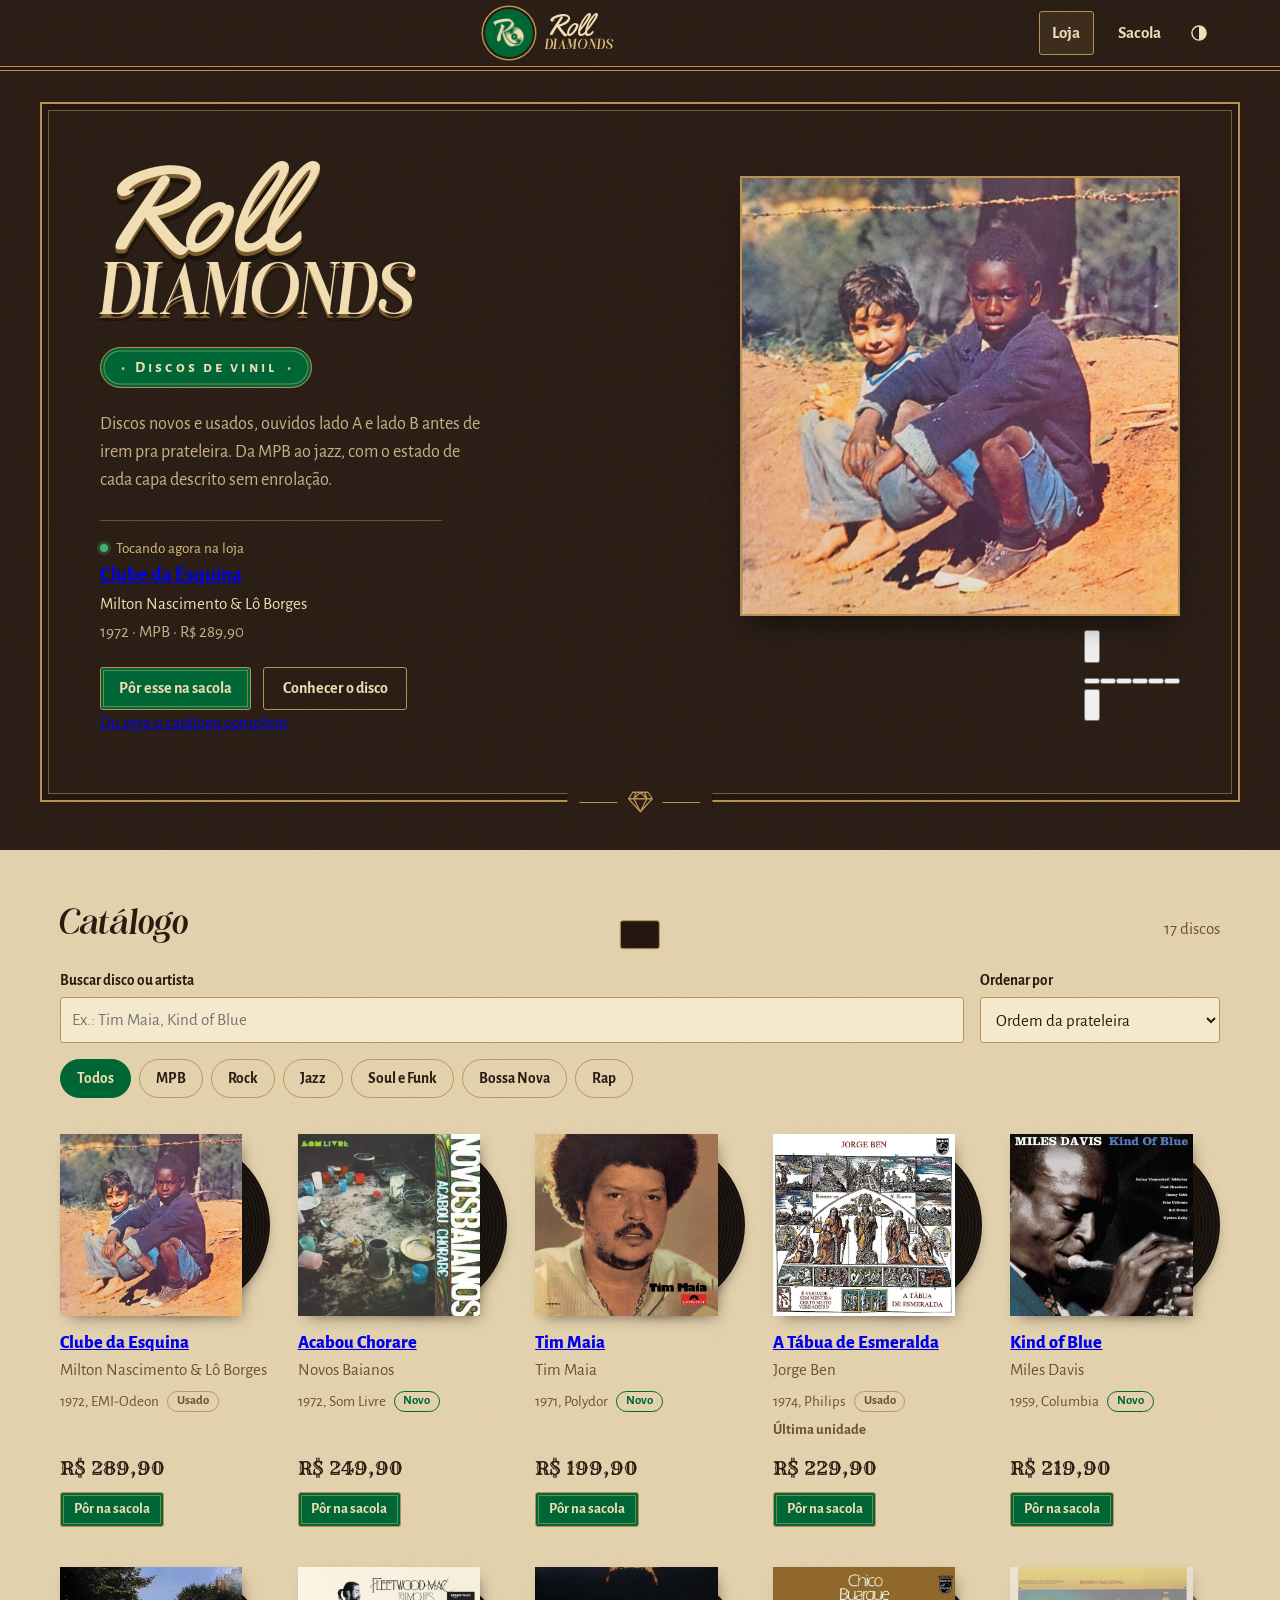
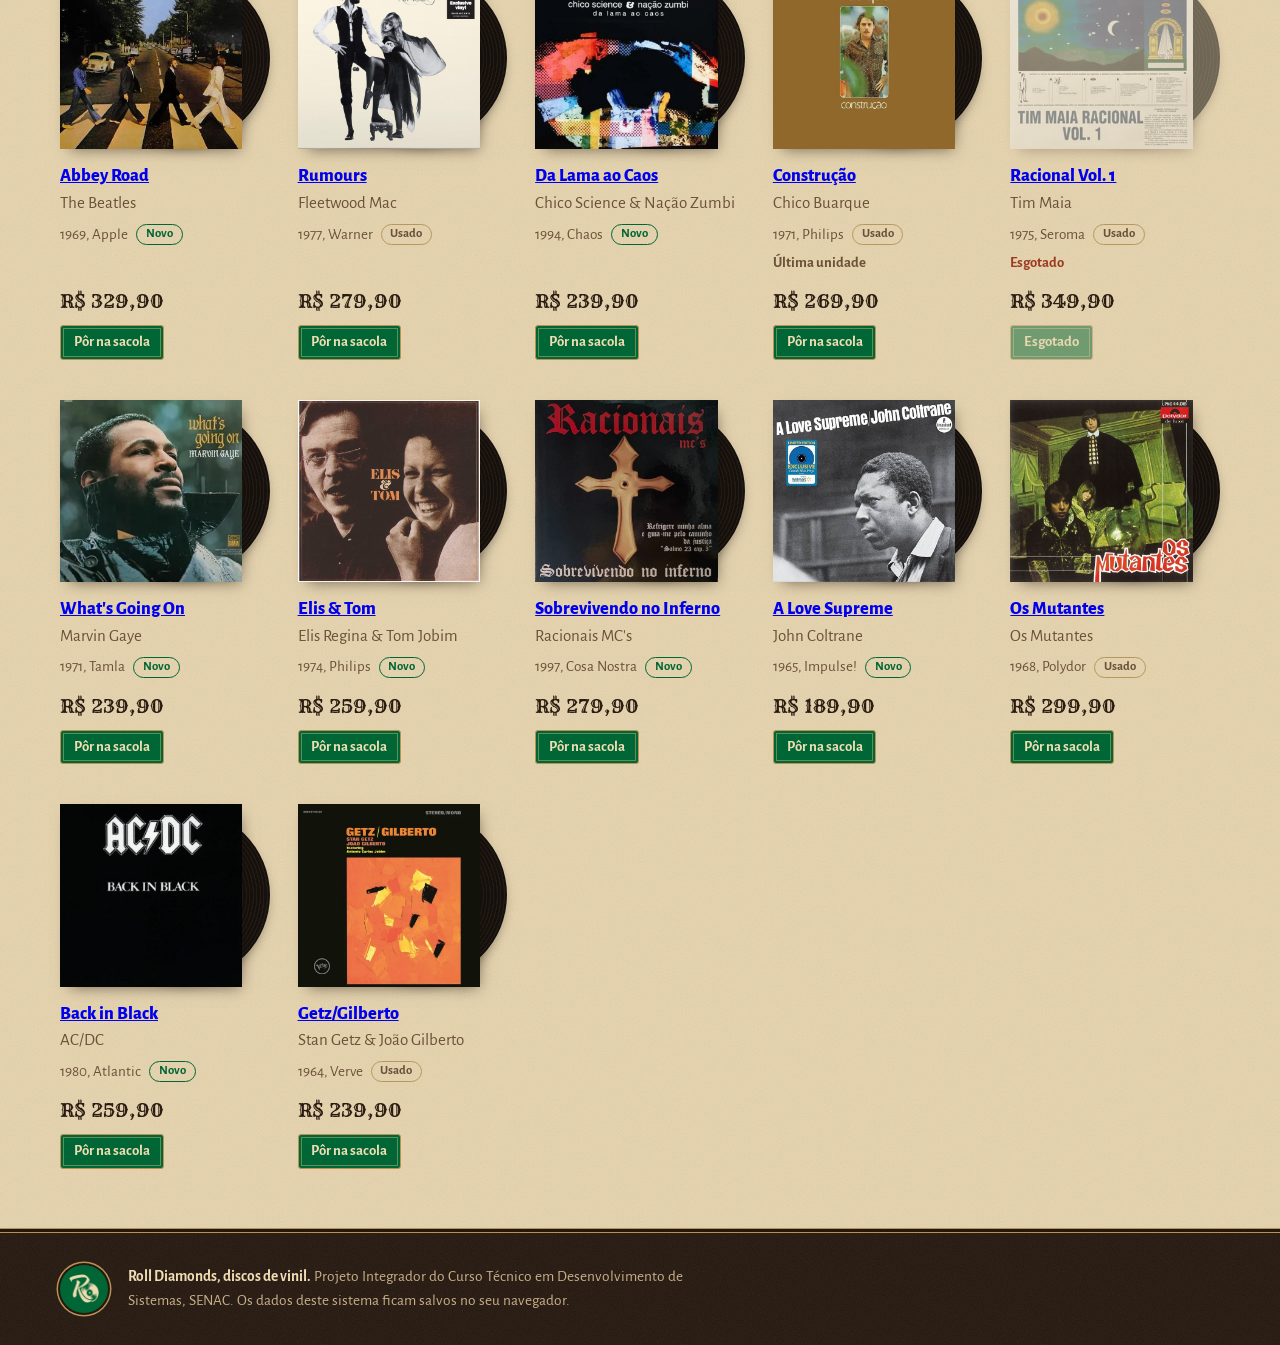
==== commit 31769592: "UM MONTE DE MUDANÇAS" ====
--- a/index.html
+++ b/index.html
@@ -24,10 +24,6 @@
   <!-- Três partes: Painel à esquerda, logo no centro, opções da loja à direita -->
   <div class="topo-interno">
     <nav class="nav nav-esquerda" aria-label="Administração">
-      <a class="nav-link" href="#painel" data-view="painel">
-        <svg class="icone" viewBox="0 0 24 24" aria-hidden="true"><rect x="3.5" y="3.5" width="7" height="7" rx="1" fill="none" stroke="currentColor" stroke-width="1.7"/><rect x="13.5" y="3.5" width="7" height="7" rx="1" fill="none" stroke="currentColor" stroke-width="1.7"/><rect x="3.5" y="13.5" width="7" height="7" rx="1" fill="none" stroke="currentColor" stroke-width="1.7"/><rect x="13.5" y="13.5" width="7" height="7" rx="1" fill="none" stroke="currentColor" stroke-width="1.7"/></svg>
-        Painel
-      </a>
     </nav>
 
     <a class="marca" href="#loja" aria-label="Roll Diamonds, ir para a loja">
@@ -57,7 +53,7 @@
   <!-- ================= LOJA ================= -->
   <div id="loja" class="view">
 
-    <!-- Vitrine: o letreiro da referência + o disco saindo da capa -->
+    <!-- Vitrine: o letreiro da referência + a capa do disco em destaque -->
     <section class="vitrine" aria-labelledby="tituloLoja">
       <div class="quadro">
         <div class="letreiro">
@@ -86,29 +82,6 @@
         <div class="vitrola-area" id="carrossel" role="region" aria-roledescription="carrossel" aria-label="Discos em destaque">
           <div class="vitrola guardando" id="vitrola">
             <a class="vitrola-capa" id="vitrolaCapa" href="#disco/1" draggable="false"><img src="img/capas/logo-creme.png" alt="" width="251" height="240"></a>
-            <div class="vitrola-disco">
-              <!-- O disco é um SVG: sulcos desenhados pelo JavaScript e o rótulo com o logo -->
-              <svg class="bolacha" viewBox="0 0 400 400" aria-hidden="true">
-                <defs>
-                  <radialGradient id="gradVinil" cx="50%" cy="50%" r="50%">
-                    <stop offset=".35" stop-color="#17110d"/>
-                    <stop offset="1" stop-color="#0b0806"/>
-                  </radialGradient>
-                  <path id="aroRotulo" d="M200,200 m-57,0 a57,57 0 1,1 114,0 a57,57 0 1,1 -114,0"/>
-                </defs>
-                <circle cx="200" cy="200" r="199" fill="url(#gradVinil)"/>
-                <circle cx="200" cy="200" r="196" fill="none" stroke="rgba(240,221,179,.14)" stroke-width="1.5"/>
-                <g id="sulcos"></g>
-                <circle cx="200" cy="200" r="70" fill="#efdcb4"/>
-                <circle cx="200" cy="200" r="66.5" fill="none" stroke="#b99155" stroke-width="1.2"/>
-                <circle cx="200" cy="200" r="47" fill="none" stroke="#b99155" stroke-width=".9"/>
-                <text fill="#2a1b11" font-size="8.6" font-weight="700" font-family="Alegreya Sans SC, Alegreya Sans, sans-serif">
-                  <textPath href="#aroRotulo" textLength="352" lengthAdjust="spacing">Roll Diamonds ◆ discos de vinil ◆ 33⅓ rpm ◆ lado A ◆</textPath>
-                </text>
-                <image href="img/logo-verde.png" x="170" y="171.3" width="60" height="57.4"/>
-              </svg>
-              <div class="vitrola-brilho"></div>
-            </div>
           </div>
           <div class="carrossel-controles" id="controlesCarrossel">
             <button class="seta" type="button" id="btnAnterior" aria-label="Disco anterior">
@@ -118,7 +91,6 @@
             <button class="seta" type="button" id="btnProximo" aria-label="Próximo disco">
               <svg viewBox="0 0 24 24" aria-hidden="true"><path d="M9.5 5.5 16 12l-6.5 6.5" fill="none" stroke="currentColor" stroke-width="2" stroke-linecap="round" stroke-linejoin="round"/></svg>
             </button>
-            <button class="botao-giro" type="button" id="btnGiro">Pausar o disco</button>
           </div>
           <p class="sr" id="avisoDestaque" aria-live="polite"></p>
         </div>
@@ -165,10 +137,6 @@
       <!-- Preenchido pelo JavaScript com os dados do disco escolhido -->
       <article class="produto" id="produto" aria-labelledby="tituloProduto"></article>
     </div>
-    <section class="secao relacionados" id="relacionados" aria-labelledby="tituloRelacionados">
-      <h2 class="titulo-secao" id="tituloRelacionados">Você também pode gostar</h2>
-      <div class="grade" id="gradeRelacionados"></div>
-    </section>
   </div>
 
   <!-- ================= PAINEL ================= -->
@@ -367,6 +335,10 @@
           <input id="discoAno" name="ano" type="number" min="1900" max="2100" required>
         </div>
       </div>
+      <div class="campo">
+        <label for="discoPais">País de origem</label>
+        <input id="discoPais" name="pais" maxlength="60" placeholder="Ex.: Brasil" autocomplete="off">
+      </div>
       <div class="campos-2">
         <div class="campo">
           <label for="discoCondicao">Estado</label>
@@ -396,8 +368,8 @@
         <textarea id="discoDescricao" name="descricao" rows="4" maxlength="1200" placeholder="Conte em poucas linhas por que esse disco vale a pena."></textarea>
       </div>
       <div class="campo">
-        <label for="discoFaixas">Faixas em destaque</label>
-        <textarea id="discoFaixas" name="faixas" rows="4" maxlength="800" placeholder="Uma faixa por linha"></textarea>
+        <label for="discoFaixas">Faixas</label>
+        <textarea id="discoFaixas" name="faixas" rows="6" maxlength="2000" placeholder="Uma faixa por linha"></textarea>
       </div>
       <div class="campo">
         <label for="discoObservacao">Estado deste exemplar</label>
--- a/css/style.css
+++ b/css/style.css
@@ -1,3 +1,14 @@
+/* Fonte Milesdane (arquivo em fonts/). Se não carregar, o site usa a Rye.
+   A versão Trial troca alguns números (2, 5 e 8) por marca d'água, então
+   os números ficam de fora (unicode-range) e caem na Rye. */
+@font-face {
+  font-family: "Milesdane";
+  src: url("../fonts/Milesdane%20Trial.otf") format("opentype");
+  font-weight: normal; font-style: normal;
+  font-display: swap;
+  unicode-range: U+0000-002F, U+003A-10FFFF;   /* tudo menos 0-9 */
+}
+
 
 :root {
     /* A "placa" da loja (cabeçalho, vitrine e rodapé) é sempre escura */
@@ -27,7 +38,8 @@
     --grao: url("data:image/svg+xml,%3Csvg xmlns='http://www.w3.org/2000/svg' width='180' height='180'%3E%3Cfilter id='g'%3E%3CfeTurbulence type='fractalNoise' baseFrequency='.9' numOctaves='2' stitchTiles='stitch'/%3E%3CfeColorMatrix values='0 0 0 0 .24 0 0 0 0 .15 0 0 0 0 .07 0 0 0 .11 0'/%3E%3C/filter%3E%3Crect width='100%25' height='100%25' filter='url(%23g)'/%3E%3C/svg%3E");
     --grao-placa: url("data:image/svg+xml,%3Csvg xmlns='http://www.w3.org/2000/svg' width='180' height='180'%3E%3Cfilter id='g'%3E%3CfeTurbulence type='fractalNoise' baseFrequency='.8' numOctaves='2' stitchTiles='stitch'/%3E%3CfeColorMatrix values='0 0 0 0 .95 0 0 0 0 .85 0 0 0 0 .65 0 0 0 .07 0'/%3E%3C/filter%3E%3Crect width='100%25' height='100%25' filter='url(%23g)'/%3E%3C/svg%3E");
   
-    --fonte-titulo: "Rye", "Rockwell", Georgia, serif;
+    --fonte-titulo: "Milesdane", "Rye", "Rockwell", Georgia, serif;
+    --fonte-numeros: "Rye", "Rockwell", Georgia, serif;   /* preços e totais */
     --fonte-script: "Yellowtail", "Brush Script MT", "Segoe Script", cursive;
     --fonte-texto: "Alegreya Sans", "Trebuchet MS", "Segoe UI", sans-serif;
     --fonte-sc: "Alegreya Sans SC", "Alegreya Sans", "Trebuchet MS", sans-serif;
@@ -299,44 +311,25 @@
   .vitrine-acoes { display: flex; flex-wrap: wrap; gap: .75rem; margin-top: 1.4rem; }
   .vitrine .botao-contorno { color: var(--placa-tinta); }
   
-  /* A vitrola: capa verde com o logo + o disco girando a 33⅓ rpm */
+  /* A vitrola: capa quadrada do disco em destaque */
   .vitrola-area { display: grid; gap: .9rem; justify-items: end; }
-  .vitrola { position: relative; width: 100%; aspect-ratio: 1.55 / 1; }
+  .vitrola { position: relative; width: 100%; max-width: 440px; }
   .vitrola-capa {
-    position: absolute; left: 0; top: 0; z-index: 2;
-    width: 64.5%; height: 100%;
+    width: 100%; aspect-ratio: 1;
     background: var(--verde-escuro) var(--grao-placa);
     border: 2px solid var(--latao);
     box-shadow: inset 0 0 0 7px var(--verde-escuro), inset 0 0 0 8px rgba(219, 187, 126, .55),
-                16px 0 24px -12px rgba(0, 0, 0, .7);
+                0 14px 28px -12px rgba(0, 0, 0, .7);
     display: grid; place-items: center;
-  }
-  .vitrola-capa img { width: 54%; }
-  .vitrola-disco {
-    position: absolute; z-index: 1;
-    right: 0; top: 50%;
-    width: 60%; aspect-ratio: 1;
-    margin-top: -30%;           /* metade da altura do disco (60% / 2) */
-    filter: drop-shadow(0 12px 18px rgba(0, 0, 0, .55));
-    animation: sair-da-capa 1.2s cubic-bezier(.2, .7, .2, 1) .25s both;
-  }
-  .bolacha { width: 100%; height: 100%; display: block; animation: girar 1.8s linear 1.45s infinite; }
-  .vitrola.pausada .bolacha { animation-play-state: paused; }
-  /* Reflexo de luz: fica parado enquanto o disco gira, como na vida real */
-  .vitrola-brilho {
-    position: absolute; inset: 0; border-radius: 50%; pointer-events: none;
-    background: conic-gradient(from 25deg, transparent 0 18deg, rgba(255, 238, 205, .13) 34deg, transparent 52deg 198deg, rgba(255, 238, 205, .09) 214deg, transparent 232deg);
-  }
-  .botao-giro {
-    background: none; border: none; color: var(--placa-suave);
-    font-weight: 700; cursor: pointer; padding: .3rem .2rem;
-    text-decoration: underline; text-underline-offset: 3px; text-decoration-thickness: 1px;
-  }
-  @keyframes sair-da-capa { from { transform: translateX(-46%); } to { transform: none; } }
-  @keyframes girar { to { transform: rotate(360deg); } }
+    overflow: hidden;
+    transition: opacity .3s ease;
+  }
+  .vitrola-capa > img { width: 54%; }   /* só o logo, não a foto da capa */
+  /* A capa do disco (foto ou desenhada) ocupa o quadrado inteiro */
+  .vitrola-capa > .capa { width: 100%; height: 100%; }
+  .vitrola.guardando .vitrola-capa { opacity: 0; }
   @media (prefers-reduced-motion: reduce) {
-    .vitrola-disco, .bolacha { animation: none; }
-    .botao-giro { display: none; }
+    .vitrola-capa { transition: none; }
   }
   
   /* =====================================================================
@@ -421,7 +414,7 @@
   .disco-aviso { margin-top: .35rem; font-size: .92rem; font-weight: 700; color: var(--tinta-suave); }
   .disco-aviso.esgotado { color: var(--erro); }
   .disco-rodape { display: flex; flex-direction: column; align-items: flex-start; gap: .55rem; margin-top: auto; padding-top: .8rem; }
-  .disco-preco { font-family: var(--fonte-titulo); font-size: 1.18rem; }
+  .disco-preco { font-family: var(--fonte-numeros); font-size: 1.18rem; }
   
   .vazio {
     grid-column: 1 / -1;
@@ -430,6 +423,119 @@
     display: grid; gap: .9rem; justify-items: center;
   }
   
+  /* =====================================================================
+     6b. PÁGINA DE CADA DISCO
+     ===================================================================== */
+  .produto-wrap { max-width: 1200px; margin: 0 auto; padding: 1.75rem 1.25rem 4.5rem; }
+  .trilha { display: flex; flex-wrap: wrap; gap: .4rem; font-size: .95rem; color: var(--tinta-suave); }
+  .trilha a { color: inherit; }
+  .trilha a:hover { color: var(--tinta); }
+  .trilha .sep { opacity: .6; }
+
+  /* Artista + título centralizados, como uma capa de catálogo */
+  .produto-cabeca { text-align: center; margin: 1.75rem 0 2.5rem; display: grid; gap: .5rem; justify-items: center; }
+  .produto-artista {
+    font-family: var(--fonte-sc); font-weight: 700; letter-spacing: .14em;
+    font-size: .98rem; color: var(--tinta-suave);
+  }
+  .produto-titulo { font-family: var(--fonte-titulo); font-weight: 400; font-size: clamp(2rem, 5vw, 3.2rem); }
+  /* O título recebe foco ao abrir a página (para leitor de tela), mas não precisa de contorno */
+  .produto-titulo:focus { outline: none; }
+  .produto-etiquetas { display: flex; flex-wrap: wrap; justify-content: center; gap: .4rem; margin-top: .25rem; }
+  .etiqueta-destaque { border-color: var(--latao); color: var(--latao); }
+
+  /* Três colunas: capa | ficha | compra */
+  .produto-grade {
+    display: grid; gap: 2.5rem;
+    grid-template-columns: minmax(0, 1.15fr) minmax(0, 1fr) minmax(260px, .85fr);
+    grid-template-areas: "capa info lado";
+    align-items: start;
+  }
+  .produto-capa {
+    padding: 9%;
+    background: var(--superficie-2) var(--grao);
+    border: 1px solid var(--linha-fraca);
+  }
+  .produto-capa .capa { width: 100%; box-shadow: 0 18px 30px -14px rgba(20, 12, 7, .65); }
+  .produto-esgotado .produto-capa .capa { opacity: .6; filter: grayscale(.5); }
+
+  .produto-info { grid-area: info; display: grid; gap: 2rem; }
+  /* Capa com a ficha do disco logo embaixo, na horizontal */
+  .produto-midia { grid-area: capa; display: grid; gap: 1.1rem; }
+  .ficha {
+    margin: 0; display: grid; grid-template-columns: repeat(3, minmax(0, 1fr));
+    border-top: 1px solid var(--linha-fraca); border-left: 1px solid var(--linha-fraca);
+  }
+  .ficha > div { padding: .65rem .8rem; border-right: 1px solid var(--linha-fraca); border-bottom: 1px solid var(--linha-fraca); }
+  .ficha dt {
+    font-family: var(--fonte-sc); font-weight: 700; letter-spacing: .08em;
+    font-size: .82rem; color: var(--tinta-suave);
+  }
+  .ficha dd { margin: 0; font-weight: 700; line-height: 1.3; }
+  .ficha-nota { font-size: .93rem; color: var(--tinta-suave); }
+  .ficha-nota strong { color: var(--tinta); }
+  .produto-bloco h2 {
+    font-family: var(--fonte-sc); font-weight: 700; letter-spacing: .1em; font-size: 1rem;
+    padding-bottom: .5rem; margin-bottom: .75rem; border-bottom: 1px solid var(--linha-fraca);
+  }
+  .produto-bloco p + p { margin-top: .75rem; }
+  .faixas { margin: 0; padding-left: 1.4rem; display: grid; gap: .3rem; }
+  .faixas li::marker { color: var(--tinta-suave); font-weight: 700; }
+
+  /* Coluna da compra */
+  .produto-lateral { grid-area: lado; display: grid; gap: 1.5rem; }
+  .produto-compra {
+    display: grid; gap: 1rem;
+    padding: 1.4rem; background: var(--superficie); border: 1px solid var(--linha-fraca);
+  }
+  .produto-preco-linha { display: grid; gap: .2rem; }
+  .produto-preco { font-family: var(--fonte-numeros); font-size: 2rem; line-height: 1.1; }
+  .produto-estoque { font-weight: 700; color: var(--verde-texto); }
+  .produto-estoque.pouco { color: var(--foco); }
+  .produto-estoque.esgotado { color: var(--erro); }
+  .produto-botoes { display: grid; gap: .7rem; }
+  .produto-botoes .botao { width: 100%; padding-block: .85rem; }
+  .produto-na-sacola { font-size: .95rem; color: var(--tinta-suave); }
+  .produto-garantia { display: flex; gap: .7rem; align-items: flex-start; font-size: .93rem; color: var(--tinta-suave); }
+  .produto-garantia svg { width: 1.5rem; flex: none; margin-top: .15rem; color: var(--latao); }
+
+  .produto-relacionados { border-top: 1px solid var(--linha-fraca); padding-top: 1.25rem; }
+  .produto-relacionados h2 { font-family: var(--fonte-sc); font-weight: 700; letter-spacing: .1em; font-size: 1rem; margin-bottom: .9rem; }
+  .mini-lista { list-style: none; margin: 0; padding: 0; display: grid; gap: .7rem; }
+  .mini-disco {
+    display: flex; align-items: center; gap: .85rem;
+    padding: .6rem; background: var(--superficie); border: 1px solid var(--linha-fraca);
+  }
+  .mini-capa { flex: none; }
+  .mini-capa .capa-mini { width: 64px; }
+  .mini-info { flex: 1; min-width: 0; display: grid; line-height: 1.3; }
+  .mini-artista { font-family: var(--fonte-sc); font-weight: 700; font-size: .8rem; letter-spacing: .08em; color: var(--tinta-suave); }
+  .mini-titulo { color: inherit; text-decoration: none; font-weight: 700; overflow: hidden; text-overflow: ellipsis; white-space: nowrap; }
+  .mini-titulo:hover { text-decoration: underline; }
+  .mini-preco { font-size: .95rem; }
+  .mini-sacola {
+    flex: none; width: 2.6rem; height: 2.6rem; border-radius: 50%;
+    display: grid; place-items: center; cursor: pointer;
+    background: var(--verde); color: #f0ddb3; border: none;
+  }
+  .mini-sacola svg { width: 1.2rem; }
+  .mini-sacola:hover { filter: brightness(1.15); }
+  .mini-sacola:disabled { opacity: .45; cursor: not-allowed; }
+
+  @media (max-width: 1000px) {
+    .produto-grade {
+      grid-template-columns: minmax(0, 1fr) minmax(0, 1fr);
+      grid-template-areas: "capa lado" "info info";
+    }
+  }
+  @media (max-width: 680px) {
+    .produto-grade { grid-template-columns: minmax(0, 1fr); grid-template-areas: "capa" "lado" "info"; gap: 2rem; }
+    .produto-cabeca { margin: 1.25rem 0 1.75rem; }
+  }
+  @media (max-width: 420px) {
+    .ficha { grid-template-columns: repeat(2, minmax(0, 1fr)); }
+  }
+
   /* =====================================================================
      7. PAINEL (área administrativa)
      ===================================================================== */
@@ -467,7 +573,7 @@
   .numero { padding: 1.1rem 1.25rem; border-left: 1px solid var(--linha); }
   .numero:first-child { border-left: none; }
   .numero dt { color: var(--tinta-suave); font-size: .95rem; }
-  .numero dd { margin: .25rem 0 0; font-family: var(--fonte-titulo); font-size: 1.55rem; line-height: 1.2; }
+  .numero dd { margin: .25rem 0 0; font-family: var(--fonte-numeros); font-size: 1.55rem; line-height: 1.2; }
   .duas-colunas { display: grid; grid-template-columns: repeat(2, minmax(0, 1fr)); gap: 1.5rem; margin-top: 1.5rem; }
   .bloco { background: var(--superficie); border: 1.5px solid var(--linha); padding: 1.25rem 1.35rem; }
   .bloco h3 { font-size: 1.12rem; font-weight: 800; }
@@ -554,7 +660,7 @@
   .gaveta-rodape { border-top: 2px solid var(--linha); padding: 1.1rem 1.4rem 1.3rem; display: grid; gap: 1rem; background: var(--superficie-2); }
   .gaveta-rodape form { display: grid; gap: .85rem; }
   .total { display: flex; justify-content: space-between; align-items: baseline; font-weight: 700; }
-  .total strong { font-family: var(--fonte-titulo); font-weight: 400; font-size: 1.45rem; }
+  .total strong { font-family: var(--fonte-numeros); font-weight: 400; font-size: 1.45rem; }
   .lista-sacola { list-style: none; margin: 0; padding: 0; }
   .item-sacola {
     display: grid; grid-template-columns: auto minmax(0, 1fr); gap: .5rem .9rem;
@@ -636,4 +742,5 @@
   @media (max-width: 420px) {
     .marca-texto { display: none; }
   }
+  
   
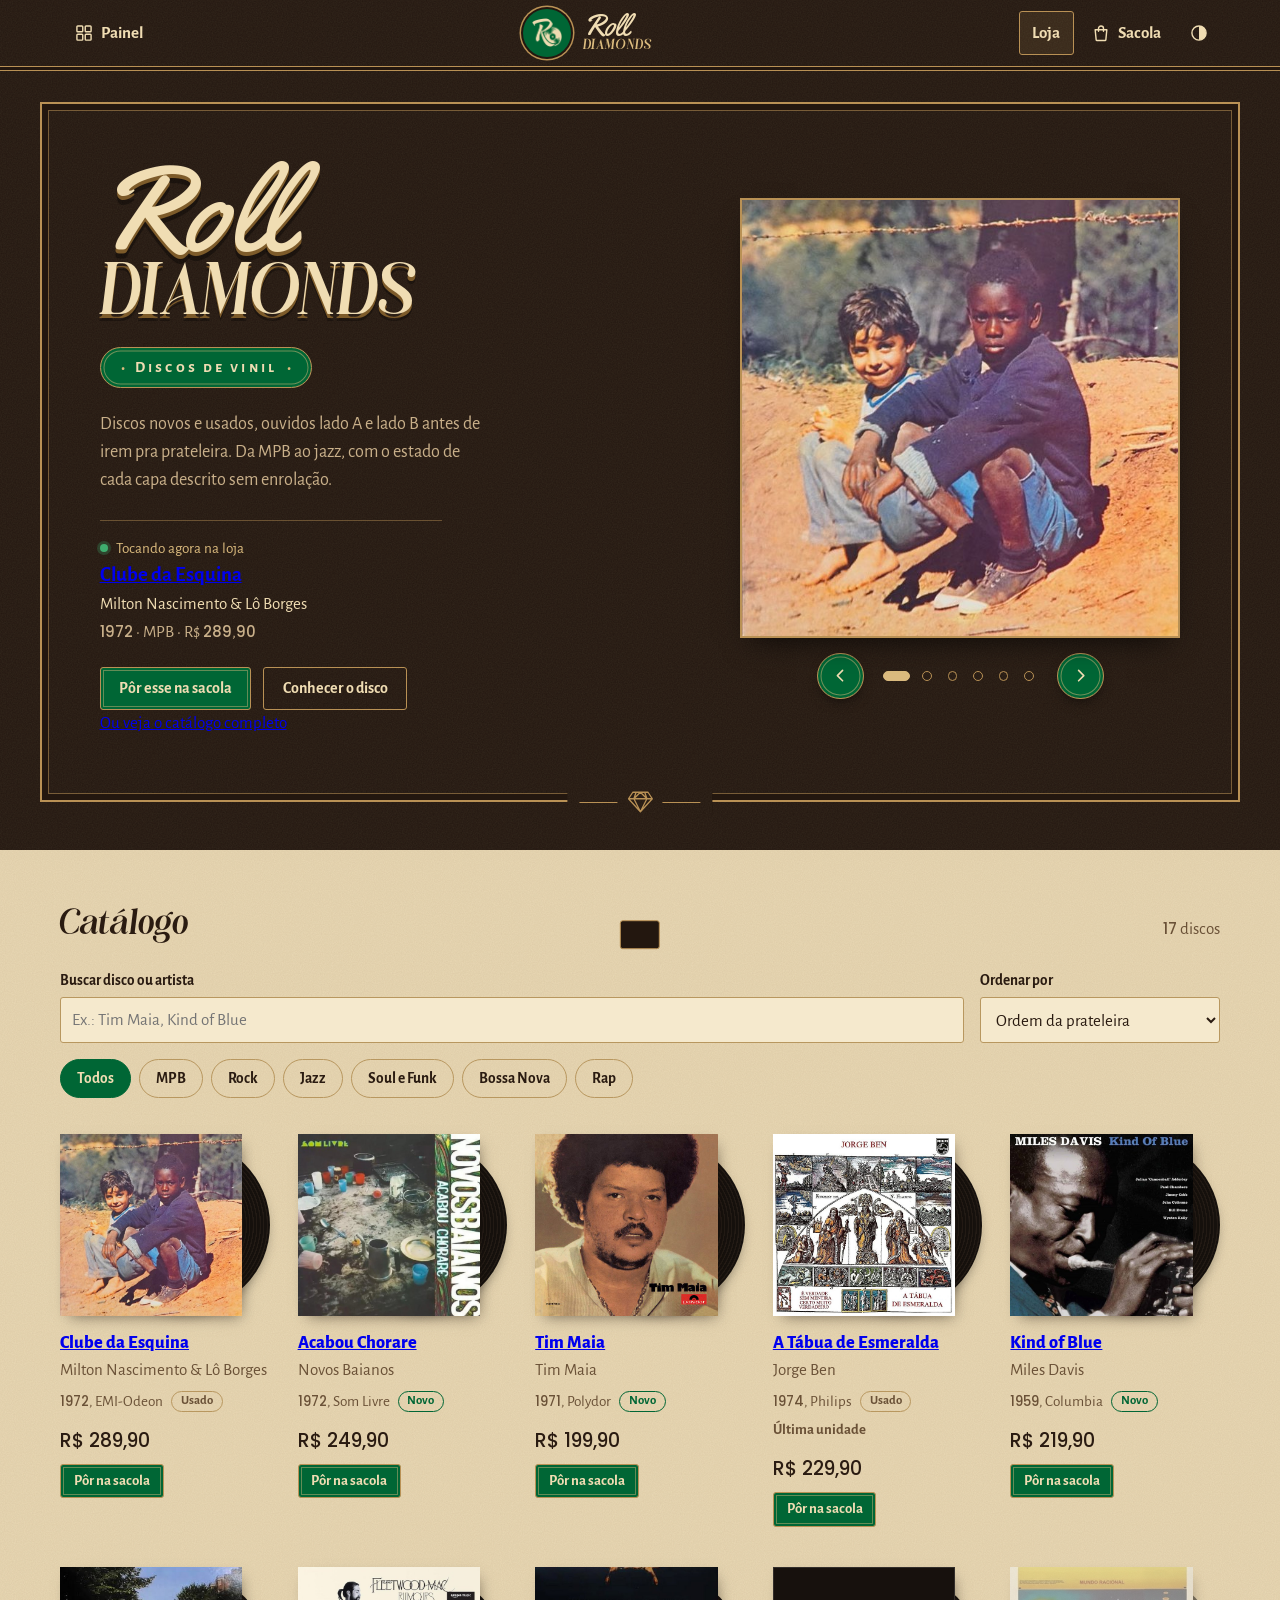
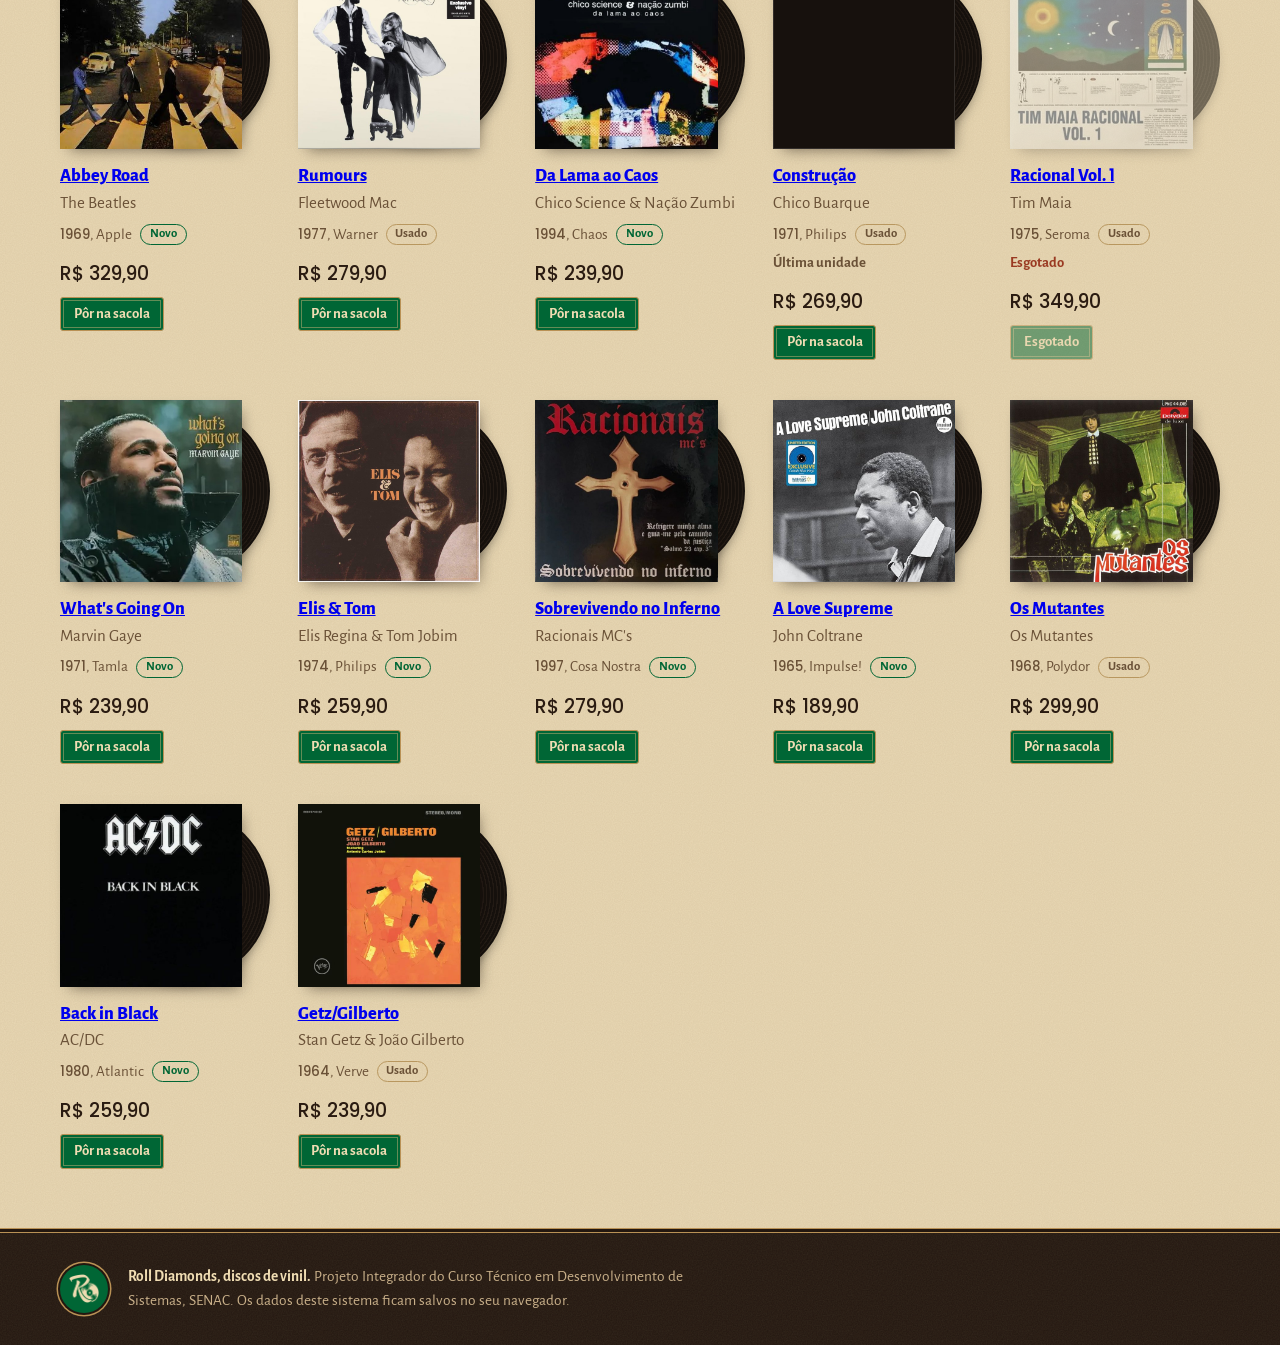
==== commit d12c67e1: "mudanças gigantes e necessárias" ====
--- a/index.html
+++ b/index.html
@@ -4,6 +4,8 @@
 <meta charset="UTF-8">
 <meta name="viewport" content="width=device-width, initial-scale=1, viewport-fit=cover">
 <title>Roll Diamonds | Discos de Vinil</title>
+<!-- Ícone da aba do navegador (favicon) -->
+<link rel="icon" type="image/png" href="img/favicon.png">
 
 
 <link rel="preconnect" href="https://fonts.googleapis.com">
@@ -24,6 +26,10 @@
   <!-- Três partes: Painel à esquerda, logo no centro, opções da loja à direita -->
   <div class="topo-interno">
     <nav class="nav nav-esquerda" aria-label="Administração">
+      <a class="nav-link" href="#painel" data-view="painel">
+        <svg class="icone" viewBox="0 0 24 24" aria-hidden="true"><rect x="3.5" y="3.5" width="7" height="7" rx="1" fill="none" stroke="currentColor" stroke-width="1.7"/><rect x="13.5" y="3.5" width="7" height="7" rx="1" fill="none" stroke="currentColor" stroke-width="1.7"/><rect x="3.5" y="13.5" width="7" height="7" rx="1" fill="none" stroke="currentColor" stroke-width="1.7"/><rect x="13.5" y="13.5" width="7" height="7" rx="1" fill="none" stroke="currentColor" stroke-width="1.7"/></svg>
+        <span class="nav-texto">Painel</span>
+      </a>
     </nav>
 
     <a class="marca" href="#loja" aria-label="Roll Diamonds, ir para a loja">
@@ -341,6 +347,20 @@
       </div>
       <div class="campos-2">
         <div class="campo">
+          <label for="discoTamanho">Tamanho</label>
+          <select id="discoTamanho" name="tamanho">
+            <option value="12">12" (LP, 30 cm)</option>
+            <option value="10">10" (25 cm)</option>
+            <option value="7">7" (compacto, 18 cm)</option>
+          </select>
+        </div>
+        <div class="campo">
+          <label for="discoPeso">Peso do vinil (g)</label>
+          <input id="discoPeso" name="peso" type="number" min="10" max="500" step="1" inputmode="numeric" placeholder="Ex.: 180">
+        </div>
+      </div>
+      <div class="campos-2">
+        <div class="campo">
           <label for="discoCondicao">Estado</label>
           <select id="discoCondicao" name="condicao">
             <option value="Novo">Novo</option>
@@ -360,7 +380,11 @@
         <label for="discoCapa">Capa (caminho da imagem)</label>
         <input id="discoCapa" name="capa" maxlength="255" placeholder="img/capas/nome-do-disco.jpg" autocomplete="off">
       </div>
-      <p class="dica">Deixe a capa em branco para usar a capa desenhada automaticamente. A imagem precisa estar na pasta img/capas.</p>
+      <div class="campo">
+        <label for="discoFoto2">Segunda foto (opcional)</label>
+        <input id="discoFoto2" name="foto2" maxlength="255" placeholder="img/capas/nome-do-disco-verso.jpg" autocomplete="off">
+      </div>
+      <p class="dica">Deixe a capa em branco para usar a capa desenhada automaticamente. A segunda foto aparece no catálogo quando o mouse passa por cima do disco. As imagens precisam estar na pasta img/capas.</p>
 
       <!-- Textos que aparecem na página do disco -->
       <div class="campo">
--- a/css/style.css
+++ b/css/style.css
@@ -7,6 +7,25 @@
   font-weight: normal; font-style: normal;
   font-display: swap;
   unicode-range: U+0000-002F, U+003A-10FFFF;   /* tudo menos 0-9 */
+}
+/* Poppins nos números. São duas versões do mesmo arquivo:
+   "Poppins Numeros" só tem 0-9 e vem primeiro em todas as fontes do site,
+   então os números saem em Poppins e as letras continuam com a fonte de cada lugar.
+   O size-adjust deixa os números da altura das maiúsculas da Alegreya Sans. */
+@font-face {
+  font-family: "Poppins Numeros";
+  src: url("../fonts/Poppins-Medium.ttf") format("truetype");
+  font-weight: 500; font-style: normal;
+  font-display: swap;
+  unicode-range: U+0030-0039;   /* só 0-9 */
+  size-adjust: 88%;
+}
+/* "Poppins" inteira: preços e totais, pro "R$" e a vírgula combinarem com os números */
+@font-face {
+  font-family: "Poppins";
+  src: url("../fonts/Poppins-Medium.ttf") format("truetype");
+  font-weight: 500; font-style: normal;
+  font-display: swap;
 }
 
 
@@ -38,11 +57,11 @@
     --grao: url("data:image/svg+xml,%3Csvg xmlns='http://www.w3.org/2000/svg' width='180' height='180'%3E%3Cfilter id='g'%3E%3CfeTurbulence type='fractalNoise' baseFrequency='.9' numOctaves='2' stitchTiles='stitch'/%3E%3CfeColorMatrix values='0 0 0 0 .24 0 0 0 0 .15 0 0 0 0 .07 0 0 0 .11 0'/%3E%3C/filter%3E%3Crect width='100%25' height='100%25' filter='url(%23g)'/%3E%3C/svg%3E");
     --grao-placa: url("data:image/svg+xml,%3Csvg xmlns='http://www.w3.org/2000/svg' width='180' height='180'%3E%3Cfilter id='g'%3E%3CfeTurbulence type='fractalNoise' baseFrequency='.8' numOctaves='2' stitchTiles='stitch'/%3E%3CfeColorMatrix values='0 0 0 0 .95 0 0 0 0 .85 0 0 0 0 .65 0 0 0 .07 0'/%3E%3C/filter%3E%3Crect width='100%25' height='100%25' filter='url(%23g)'/%3E%3C/svg%3E");
   
-    --fonte-titulo: "Milesdane", "Rye", "Rockwell", Georgia, serif;
-    --fonte-numeros: "Rye", "Rockwell", Georgia, serif;   /* preços e totais */
-    --fonte-script: "Yellowtail", "Brush Script MT", "Segoe Script", cursive;
-    --fonte-texto: "Alegreya Sans", "Trebuchet MS", "Segoe UI", sans-serif;
-    --fonte-sc: "Alegreya Sans SC", "Alegreya Sans", "Trebuchet MS", sans-serif;
+    --fonte-titulo: "Poppins Numeros", "Milesdane", "Rye", "Rockwell", Georgia, serif;
+    --fonte-numeros: "Poppins", "Trebuchet MS", "Segoe UI", sans-serif;   /* preços e totais */
+    --fonte-script: "Poppins Numeros", "Yellowtail", "Brush Script MT", "Segoe Script", cursive;
+    --fonte-texto: "Poppins Numeros", "Alegreya Sans", "Trebuchet MS", "Segoe UI", sans-serif;
+    --fonte-sc: "Poppins Numeros", "Alegreya Sans SC", "Alegreya Sans", "Trebuchet MS", sans-serif;
   
     color-scheme: light;
     box-sizing: border-box;
@@ -228,6 +247,8 @@
   }
   .nav-link:hover { border-color: rgba(185, 145, 85, .5); }
   .nav-link[aria-current="page"] { border-color: var(--latao); background: rgba(185, 145, 85, .13); }
+  /* Ícones do Painel e da Sacola: sem tamanho definido o SVG some */
+  .nav-link .icone { width: 1.25rem; height: 1.25rem; flex: none; }
   .contagem-sacola {
     min-width: 1.4rem; height: 1.4rem; padding: 0 .35rem;
     display: inline-grid; place-items: center;
@@ -328,8 +349,42 @@
   /* A capa do disco (foto ou desenhada) ocupa o quadrado inteiro */
   .vitrola-capa > .capa { width: 100%; height: 100%; }
   .vitrola.guardando .vitrola-capa { opacity: 0; }
+
+  /* Controles do carrossel, centralizados embaixo da capa */
+  .carrossel-controles {
+    width: 100%; max-width: 440px;
+    display: flex; align-items: center; justify-content: center; gap: 1rem;
+  }
+  /* Setas: botão verde redondo com friso de latão, igual ao .botao-verde */
+  .seta {
+    width: 2.9rem; height: 2.9rem; flex: none; padding: 0;
+    display: grid; place-items: center;
+    border-radius: 50%; cursor: pointer;
+    background: var(--verde); color: #f0ddb3;
+    border: 1.5px solid var(--latao);
+    box-shadow: inset 0 0 0 2.5px var(--verde), inset 0 0 0 3.5px rgba(219, 187, 126, .5),
+                0 6px 14px -6px rgba(0, 0, 0, .7);
+    transition: background-color .2s ease;
+  }
+  .seta svg { width: 1.2rem; height: 1.2rem; }
+  .seta:hover { background: #0b7a43; }
+  /* Bolinhas: contorno de latão; a do disco atual vira uma pílula dourada.
+     O botão é maior que a bolinha pra ficar fácil de acertar no celular. */
+  .pontos { display: flex; align-items: center; gap: .1rem; }
+  .ponto {
+    min-width: 1.5rem; height: 1.5rem; padding: 0 .2rem;
+    display: grid; place-items: center;
+    background: none; border: none; cursor: pointer;
+  }
+  .ponto::before {
+    content: ""; width: .6rem; height: .6rem; border-radius: 999px;
+    border: 1.5px solid var(--latao);
+    transition: background-color .2s ease, border-color .2s ease;
+  }
+  .ponto:hover::before { border-color: var(--latao-claro); background: rgba(219, 187, 126, .3); }
+  .ponto[aria-current="true"]::before { width: 1.7rem; background: var(--latao-claro); border-color: var(--latao-claro); }
   @media (prefers-reduced-motion: reduce) {
-    .vitrola-capa { transition: none; }
+    .vitrola-capa, .seta, .ponto::before { transition: none; }
   }
   
   /* =====================================================================
@@ -413,7 +468,8 @@
   .etiqueta-novo { border-color: var(--verde-texto); color: var(--verde-texto); }
   .disco-aviso { margin-top: .35rem; font-size: .92rem; font-weight: 700; color: var(--tinta-suave); }
   .disco-aviso.esgotado { color: var(--erro); }
-  .disco-rodape { display: flex; flex-direction: column; align-items: flex-start; gap: .55rem; margin-top: auto; padding-top: .8rem; }
+  /* Preço logo depois das informações: sem "Última unidade"/"Esgotado" ele fica mais perto */
+  .disco-rodape { display: flex; flex-direction: column; align-items: flex-start; gap: .55rem; padding-top: .8rem; }
   .disco-preco { font-family: var(--fonte-numeros); font-size: 1.18rem; }
   
   .vazio {
@@ -452,12 +508,43 @@
     align-items: start;
   }
   .produto-capa {
+    position: relative;
     padding: 9%;
     background: var(--superficie-2) var(--grao);
     border: 1px solid var(--linha-fraca);
   }
   .produto-capa .capa { width: 100%; box-shadow: 0 18px 30px -14px rgba(20, 12, 7, .65); }
   .produto-esgotado .produto-capa .capa { opacity: .6; filter: grayscale(.5); }
+  /* Galeria (capa e segunda foto): setas em cima das bordas da capa e bolinhas
+     no espaço de baixo da moldura. O 9% é o mesmo espaçamento da .produto-capa. */
+  .produto-capa.ver-foto2 .capa-foto2 { opacity: 1; }
+  .galeria-controles { position: absolute; inset: 0; z-index: 2; pointer-events: none; }
+  .galeria-controles > * { pointer-events: auto; }
+  .galeria-anterior, .galeria-proxima { position: absolute; top: 50%; }
+  .galeria-anterior { left: 9%; transform: translate(-50%, -50%); }
+  .galeria-proxima { right: 9%; transform: translate(50%, -50%); }
+  .galeria-pontos { position: absolute; left: 0; right: 0; bottom: 0; height: 9%; justify-content: center; }
+  .galeria-pontos .ponto[aria-current="true"]::before { background: var(--latao); border-color: var(--latao); }
+  /* Zoom: a foto aumenta a partir do ponto do mouse/dedo (o JS muda --zoom-x e --zoom-y) */
+  .produto-capa .capa-com-foto { cursor: zoom-in; }
+  .produto-capa .capa-com-foto.zoom-ativo { touch-action: none; }   /* no celular, arrastar mexe a foto em vez de rolar */
+  .produto-capa .capa img { transform-origin: var(--zoom-x, 50%) var(--zoom-y, 50%); }
+  .produto-capa .capa-foto { transition: transform .25s ease; }
+  .produto-capa .capa-foto2 { transition: opacity .35s ease, transform .25s ease; }
+  .produto-capa .zoom-ativo img { transform: scale(2.5); }
+  /* Lupa no canto de baixo da foto (em cima costuma ter o título); some durante o zoom e quando não tem foto */
+  .zoom-icone {
+    position: absolute; bottom: calc(9% + .55rem); right: calc(9% + .55rem); z-index: 2;
+    width: 2.1rem; height: 2.1rem; display: grid; place-items: center;
+    border-radius: 50%; background: rgba(23, 17, 13, .62); color: #f0ddb3;
+    pointer-events: none; transition: opacity .2s ease;
+  }
+  .zoom-icone svg { width: 1.15rem; height: 1.15rem; }
+  .produto-capa:has(.zoom-ativo) .zoom-icone { opacity: 0; }
+  .produto-capa:not(:has(.capa-com-foto)) .zoom-icone { display: none; }
+  @media (prefers-reduced-motion: reduce) {
+    .produto-capa .capa img, .zoom-icone { transition: none; }
+  }
 
   .produto-info { grid-area: info; display: grid; gap: 2rem; }
   /* Capa com a ficha do disco logo embaixo, na horizontal */
@@ -467,6 +554,8 @@
     border-top: 1px solid var(--linha-fraca); border-left: 1px solid var(--linha-fraca);
   }
   .ficha > div { padding: .65rem .8rem; border-right: 1px solid var(--linha-fraca); border-bottom: 1px solid var(--linha-fraca); }
+  /* Se o último item sobrar sozinho na linha, ele ocupa a linha inteira (sem buraco na grade) */
+  .ficha > div:last-child:nth-child(3n+1) { grid-column: 1 / -1; }
   .ficha dt {
     font-family: var(--fonte-sc); font-weight: 700; letter-spacing: .08em;
     font-size: .82rem; color: var(--tinta-suave);
@@ -534,6 +623,8 @@
   }
   @media (max-width: 420px) {
     .ficha { grid-template-columns: repeat(2, minmax(0, 1fr)); }
+    .ficha > div:last-child:nth-child(3n+1) { grid-column: auto; }
+    .ficha > div:last-child:nth-child(odd) { grid-column: 1 / -1; }
   }
 
   /* =====================================================================
@@ -739,6 +830,13 @@
     .numero dd { font-size: 1.25rem; }
     .login { padding: 1.75rem 1.25rem; }
   }
+  @media (max-width: 480px) {
+    /* Painel e Sacola só com o ícone (o texto continua lá pro leitor de tela, igual ao .sr) */
+    .nav-texto {
+      position: absolute; width: 1px; height: 1px; overflow: hidden;
+      clip: rect(0 0 0 0); clip-path: inset(50%); white-space: nowrap;
+    }
+  }
   @media (max-width: 420px) {
     .marca-texto { display: none; }
   }
--- a/css/capas.css
+++ b/css/capas.css
@@ -58,4 +58,30 @@
   aspect-ratio: 1 / 1;
   object-fit: cover;
   border-radius: inherit;
+}
+
+/* Segunda foto (catálogo): fica escondida por cima da capa
+   e aparece quando o mouse passa por cima do disco.
+   Aparece inteira, sem cortar: foto que não é quadrada ganha faixas escuras. */
+.capa-foto2 {
+  position: absolute;
+  inset: 0;
+  z-index: 3;
+  width: 100%;
+  height: 100%;
+  object-fit: contain;
+  background: #17110d;
+  opacity: 0;
+  transition: opacity .35s ease;
+}
+/* Só em aparelhos com mouse: no celular o toque já abre a página do disco */
+@media (hover: hover) {
+  .disco-capa-area:hover .capa-foto2 {
+    opacity: 1;
+  }
+}
+@media (prefers-reduced-motion: reduce) {
+  .capa-foto2 {
+    transition: none;
+  }
 }
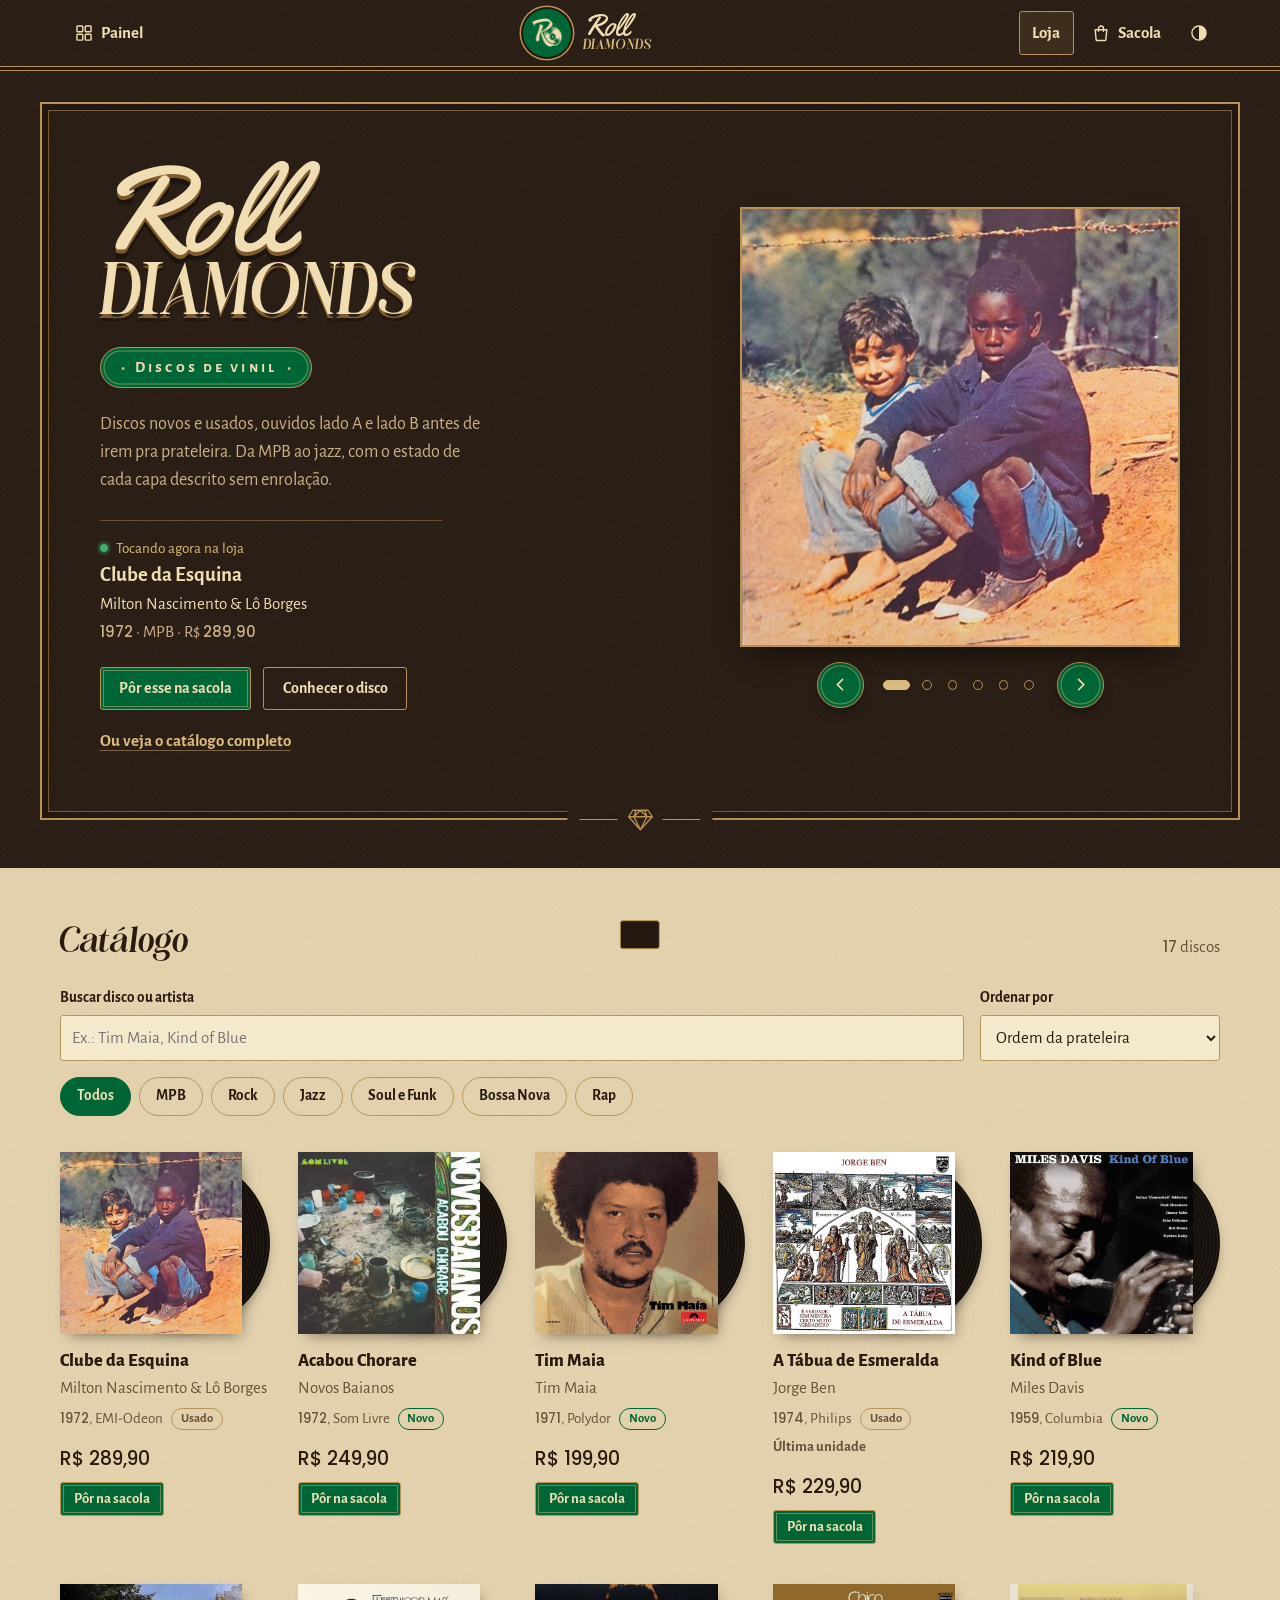
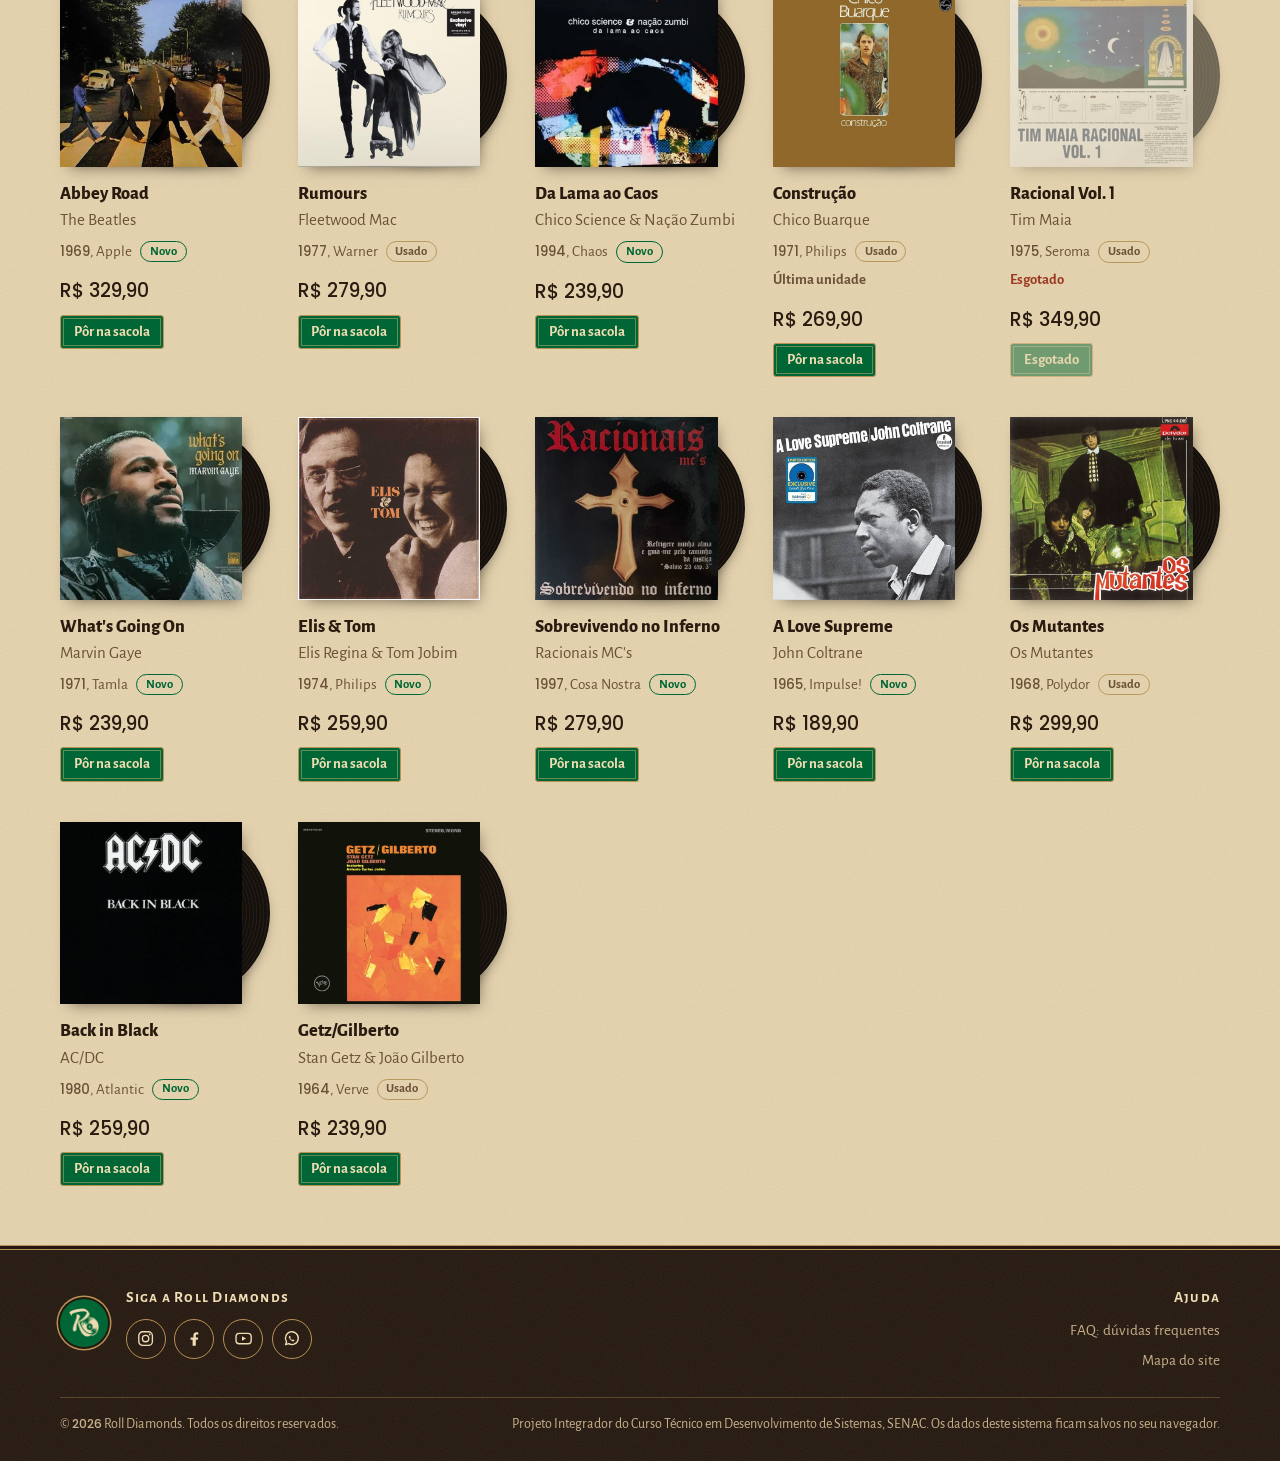
==== commit e6ed96f4: "Melhorias gerais: links da vitrine, painel, resumo do artista e imagens - Estilo para os links sem C" ====
--- a/index.html
+++ b/index.html
@@ -145,8 +145,52 @@
     </div>
   </div>
 
+  <!-- ================= FAQ: DÚVIDAS FREQUENTES (endereço #faq) ================= -->
+  <div id="pagina-faq" class="view" hidden>
+    <div class="produto-wrap pagina-texto">
+      <nav class="trilha" aria-label="Você está em"><a href="#loja">Loja</a><span class="sep" aria-hidden="true">/</span><span aria-current="page">Dúvidas frequentes</span></nav>
+      <h1 class="titulo-secao" id="tituloFaq" tabindex="-1">Dúvidas frequentes</h1>
+      <div class="faq">
+        <details>
+          <summary>Como sei o estado de um disco usado?</summary>
+          <p>Na página de cada disco tem a ficha com o estado e uma nota sobre aquele exemplar. Todo usado é limpo e ouvido no lado A e no lado B antes de ir pra prateleira.</p>
+        </details>
+        <details>
+          <summary>Os discos novos são lacrados?</summary>
+          <p>Sim. Disco marcado como "Novo" sai lacrado de fábrica.</p>
+        </details>
+        <details>
+          <summary>E se o disco chegar diferente do anunciado?</summary>
+          <p>A gente troca. O estado da capa e do vinil é descrito sem enrolação; se chegar diferente do que está na página, é só falar com a loja.</p>
+        </details>
+        <details>
+          <summary>Como faço um pedido?</summary>
+          <p>Escolha os discos no catálogo, clique em "Pôr na sacola", abra a sacola e finalize com seus dados. O pedido entra na loja como "Aguardando pagamento".</p>
+        </details>
+        <details>
+          <summary>O que quer dizer tamanho e peso na ficha do disco?</summary>
+          <p>O tamanho é o diâmetro do vinil: 12" (30 cm) é o LP comum. O peso é o do vinil em gramas; discos de 180 g são mais grossos e costumam ser reedições de qualidade.</p>
+        </details>
+        <details>
+          <summary>Meus dados ficam salvos onde?</summary>
+          <p>Este site é um projeto escolar: a sacola e os pedidos ficam salvos só no seu navegador, neste aparelho.</p>
+        </details>
+      </div>
+    </div>
+  </div>
+
+  <!-- ================= MAPA DO SITE (endereço #mapa-do-site) ================= -->
+  <div id="pagina-mapa" class="view" hidden>
+    <div class="produto-wrap pagina-texto">
+      <nav class="trilha" aria-label="Você está em"><a href="#loja">Loja</a><span class="sep" aria-hidden="true">/</span><span aria-current="page">Mapa do site</span></nav>
+      <h1 class="titulo-secao" id="tituloMapa" tabindex="-1">Mapa do site</h1>
+      <!-- Preenchido pelo JavaScript (assim a lista de discos e gêneros fica sempre atualizada) -->
+      <div class="mapa" id="mapaSite"></div>
+    </div>
+  </div>
+
   <!-- ================= PAINEL ================= -->
-  <div id="painel" class="view painel" hidden>
+  <div id="pagina-painel" class="view painel" hidden>
 
     <!-- Login (tabela usuario) -->
     <section class="login" id="painelLogin" aria-labelledby="tituloLogin">
@@ -270,8 +314,42 @@
 <!-- ============ RODAPÉ ============ -->
 <footer class="rodape">
   <div class="rodape-interno">
-    <span class="selo"><img src="img/capas/logo-creme.png" alt="" width="251" height="240"></span>
-    <p><strong>Roll Diamonds, discos de vinil.</strong> Projeto Integrador do Curso Técnico em Desenvolvimento de Sistemas, SENAC. Os dados deste sistema ficam salvos no seu navegador.</p>
+    <!-- Esquerda: logo e redes sociais (troque os links pelos perfis da loja) -->
+    <div class="rodape-redes">
+      <span class="selo"><img src="img/capas/logo-creme.png" alt="" width="251" height="240"></span>
+      <div>
+        <p class="rodape-titulo">Siga a Roll Diamonds</p>
+        <ul class="redes">
+          <li><a href="https://www.instagram.com/" target="_blank" rel="noopener" aria-label="Instagram">
+            <svg viewBox="0 0 24 24" aria-hidden="true"><rect x="3.5" y="3.5" width="17" height="17" rx="5" fill="none" stroke="currentColor" stroke-width="1.7"/><circle cx="12" cy="12" r="4" fill="none" stroke="currentColor" stroke-width="1.7"/><circle cx="17.2" cy="6.8" r="1.1" fill="currentColor"/></svg>
+          </a></li>
+          <li><a href="https://www.facebook.com/" target="_blank" rel="noopener" aria-label="Facebook">
+            <svg viewBox="0 0 24 24" aria-hidden="true"><path d="M13.5 21v-7.5H16l.5-3h-3V8.6c0-.9.3-1.6 1.6-1.6h1.5V4.3c-.3 0-1.2-.1-2.3-.1-2.3 0-3.8 1.4-3.8 3.9v2.4H7v3h2.5V21z" fill="currentColor"/></svg>
+          </a></li>
+          <li><a href="https://www.youtube.com/" target="_blank" rel="noopener" aria-label="YouTube">
+            <svg viewBox="0 0 24 24" aria-hidden="true"><rect x="2.5" y="5.5" width="19" height="13" rx="4" fill="none" stroke="currentColor" stroke-width="1.7"/><path d="M10 9.2v5.6l5-2.8z" fill="currentColor"/></svg>
+          </a></li>
+          <li><a href="https://wa.me/" target="_blank" rel="noopener" aria-label="WhatsApp">
+            <svg viewBox="0 0 24 24" aria-hidden="true"><path d="M4.5 19.5l1.2-3.6A8 8 0 1 1 8.4 18.4z" fill="none" stroke="currentColor" stroke-width="1.7" stroke-linejoin="round"/><path d="M9.2 8.6c.3-.4.7-.4.9 0l.7 1.5c.1.3 0 .5-.2.7l-.4.4c.5 1.1 1.4 2 2.5 2.5l.4-.4c.2-.2.5-.3.7-.2l1.5.7c.4.2.4.6 0 .9-.6.6-1.5.9-2.4.5a8.3 8.3 0 0 1-4.2-4.2c-.4-.9-.1-1.8.5-2.4z" fill="currentColor"/></svg>
+          </a></li>
+        </ul>
+      </div>
+    </div>
+
+    <!-- Direita: ajuda -->
+    <nav class="rodape-links" aria-label="Ajuda">
+      <p class="rodape-titulo">Ajuda</p>
+      <ul>
+        <li><a href="#faq">FAQ: dúvidas frequentes</a></li>
+        <li><a href="#mapa-do-site">Mapa do site</a></li>
+      </ul>
+    </nav>
+  </div>
+
+  <!-- Embaixo: direitos -->
+  <div class="rodape-direitos">
+    <p>© <span id="anoAtual">2026</span> Roll Diamonds. Todos os direitos reservados.</p>
+    <p>Projeto Integrador do Curso Técnico em Desenvolvimento de Sistemas, SENAC. Os dados deste sistema ficam salvos no seu navegador.</p>
   </div>
 </footer>
 
@@ -446,6 +524,28 @@
     <div class="dialogo-rodape">
       <button class="botao botao-contorno" type="button" data-fechar>Cancelar</button>
       <button class="botao botao-verde" type="submit" id="btnSalvarCliente">Cadastrar cliente</button>
+    </div>
+  </form>
+</dialog>
+
+<!-- Resumo do artista ("Sobre o artista" na página do disco) -->
+<dialog id="modalArtista" aria-labelledby="tituloModalArtista">
+  <form id="formArtista">
+    <div class="dialogo-topo">
+      <h2 id="tituloModalArtista">Resumo do artista</h2>
+      <button class="fechar" type="button" data-fechar aria-label="Fechar">×</button>
+    </div>
+    <div class="dialogo-corpo">
+      <input type="hidden" name="id">
+      <div class="campo">
+        <label for="artistaBio">Sobre o artista</label>
+        <textarea id="artistaBio" name="bio" rows="6" maxlength="1200" placeholder="Quem é, de onde vem e por que vale a pena ouvir."></textarea>
+      </div>
+      <p class="dica">Aparece na página de todos os discos desse artista. Deixe em branco para não mostrar.</p>
+    </div>
+    <div class="dialogo-rodape">
+      <button class="botao botao-contorno" type="button" data-fechar>Cancelar</button>
+      <button class="botao botao-verde" type="submit">Salvar resumo</button>
     </div>
   </form>
 </dialog>
--- a/css/style.css
+++ b/css/style.css
@@ -329,8 +329,20 @@
   }
   .tocando strong { font-size: 1.3rem; line-height: 1.25; }
   .tocando span:last-child { color: var(--placa-suave); }
+  /* Título do disco em destaque: link creme, sublinhado de latão só ao passar o mouse */
+  .tocando-titulo { color: var(--placa-tinta); text-decoration: none; }
+  .tocando-titulo:hover { text-decoration: underline; text-decoration-color: var(--latao); text-underline-offset: 4px; }
+  /* Ao trocar de disco no carrossel, o texto some e volta junto com a capa */
+  .tocando > :not(.tocando-rotulo) { transition: opacity .3s ease; }
+  .tocando.trocando > :not(.tocando-rotulo) { opacity: 0; }
   .vitrine-acoes { display: flex; flex-wrap: wrap; gap: .75rem; margin-top: 1.4rem; }
   .vitrine .botao-contorno { color: var(--placa-tinta); }
+  .vitrine-catalogo {
+    display: inline-block; margin-top: 1.1rem;
+    color: var(--latao-claro); font-weight: 700;
+    text-decoration-color: rgba(219, 187, 126, .45); text-underline-offset: 4px;
+  }
+  .vitrine-catalogo:hover { color: var(--placa-tinta); text-decoration-color: var(--latao-claro); }
   
   /* A vitrola: capa quadrada do disco em destaque */
   .vitrola-area { display: grid; gap: .9rem; justify-items: end; }
@@ -384,7 +396,7 @@
   .ponto:hover::before { border-color: var(--latao-claro); background: rgba(219, 187, 126, .3); }
   .ponto[aria-current="true"]::before { width: 1.7rem; background: var(--latao-claro); border-color: var(--latao-claro); }
   @media (prefers-reduced-motion: reduce) {
-    .vitrola-capa, .seta, .ponto::before { transition: none; }
+    .vitrola-capa, .seta, .ponto::before, .tocando > * { transition: none; }
   }
   
   /* =====================================================================
@@ -456,6 +468,8 @@
   
   .disco-info { flex: 1; display: flex; flex-direction: column; }
   .disco-info h3 { font-size: 1.14rem; font-weight: 800; line-height: 1.22; }
+  .disco-info h3 a { color: inherit; text-decoration: none; }
+  .disco-info h3 a:hover { text-decoration: underline; text-decoration-color: var(--latao); text-underline-offset: 3px; }
   .disco-artista { margin-top: .15rem; color: var(--tinta-suave); }
   .disco-detalhes {
     margin-top: .4rem; font-size: .95rem; color: var(--tinta-suave);
@@ -500,13 +514,17 @@
   .produto-etiquetas { display: flex; flex-wrap: wrap; justify-content: center; gap: .4rem; margin-top: .25rem; }
   .etiqueta-destaque { border-color: var(--latao); color: var(--latao); }
 
-  /* Três colunas: capa | ficha | compra */
+  /* Três colunas: capa | faixas | compra.
+     Embaixo das faixas e da compra, ao lado da capa, ficam os textos (álbum e artista). */
   .produto-grade {
     display: grid; gap: 2.5rem;
     grid-template-columns: minmax(0, 1.15fr) minmax(0, 1fr) minmax(260px, .85fr);
-    grid-template-areas: "capa info lado";
+    grid-template-areas: "capa info lado" "capa textos textos";
+    grid-template-rows: auto 1fr;
     align-items: start;
   }
+  .produto-textos { grid-area: textos; display: grid; gap: 2rem; }
+  .produto-textos:empty { display: none; }
   .produto-capa {
     position: relative;
     padding: 9%;
@@ -570,6 +588,11 @@
   .produto-bloco p + p { margin-top: .75rem; }
   .faixas { margin: 0; padding-left: 1.4rem; display: grid; gap: .3rem; }
   .faixas li::marker { color: var(--tinta-suave); font-weight: 700; }
+  /* Lista fechada: só as 6 primeiras faixas (o mesmo número do FAIXAS_VISIVEIS no script.js) */
+  .faixas-recolhidas li:nth-child(n+7) { display: none; }
+  .ver-faixas { margin-top: .6rem; padding-left: 0; }
+  /* Blocos na largura toda, embaixo da grade: sobre o álbum, sobre o artista e compre também */
+  .produto-largo { margin-top: 2.75rem; }
 
   /* Coluna da compra */
   .produto-lateral { grid-area: lado; display: grid; gap: 1.5rem; }
@@ -588,9 +611,13 @@
   .produto-garantia { display: flex; gap: .7rem; align-items: flex-start; font-size: .93rem; color: var(--tinta-suave); }
   .produto-garantia svg { width: 1.5rem; flex: none; margin-top: .15rem; color: var(--latao); }
 
-  .produto-relacionados { border-top: 1px solid var(--linha-fraca); padding-top: 1.25rem; }
-  .produto-relacionados h2 { font-family: var(--fonte-sc); font-weight: 700; letter-spacing: .1em; font-size: 1rem; margin-bottom: .9rem; }
+  /* Compre também: mesmo título dos outros blocos e os discos lado a lado */
+  .produto-relacionados h2 {
+    font-family: var(--fonte-sc); font-weight: 700; letter-spacing: .1em; font-size: 1rem;
+    padding-bottom: .5rem; margin-bottom: .9rem; border-bottom: 1px solid var(--linha-fraca);
+  }
   .mini-lista { list-style: none; margin: 0; padding: 0; display: grid; gap: .7rem; }
+  .produto-relacionados .mini-lista { grid-template-columns: repeat(auto-fit, minmax(260px, 1fr)); gap: 1rem; }
   .mini-disco {
     display: flex; align-items: center; gap: .85rem;
     padding: .6rem; background: var(--superficie); border: 1px solid var(--linha-fraca);
@@ -614,11 +641,12 @@
   @media (max-width: 1000px) {
     .produto-grade {
       grid-template-columns: minmax(0, 1fr) minmax(0, 1fr);
-      grid-template-areas: "capa lado" "info info";
+      grid-template-areas: "capa lado" "info info" "textos textos";
+      grid-template-rows: auto;
     }
   }
   @media (max-width: 680px) {
-    .produto-grade { grid-template-columns: minmax(0, 1fr); grid-template-areas: "capa" "lado" "info"; gap: 2rem; }
+    .produto-grade { grid-template-columns: minmax(0, 1fr); grid-template-areas: "capa" "lado" "info" "textos"; gap: 2rem; }
     .produto-cabeca { margin: 1.25rem 0 1.75rem; }
   }
   @media (max-width: 420px) {
@@ -788,14 +816,57 @@
     color: var(--placa-suave);
     box-shadow: 0 -1px 0 var(--latao), 0 -4px 0 var(--placa), 0 -5px 0 var(--latao);
   }
+  /* Em cima: redes sociais à esquerda, links de ajuda à direita */
   .rodape-interno {
     max-width: 1200px; margin: 0 auto;
-    padding: 2rem 1.25rem;
-    display: flex; align-items: center; gap: 1rem 1.25rem; flex-wrap: wrap;
+    padding: 2.25rem 1.25rem 1.5rem;
+    display: flex; justify-content: space-between; align-items: flex-start; gap: 1.5rem 2rem; flex-wrap: wrap;
     font-size: .96rem;
   }
-  .rodape-interno p { max-width: 70ch; }
   .rodape strong { color: var(--placa-tinta); }
+  .rodape-titulo { font-family: var(--fonte-sc); font-weight: 700; letter-spacing: .08em; color: var(--placa-tinta); margin-bottom: .55rem; }
+  .rodape-redes { display: flex; align-items: center; gap: 1.1rem; }
+  .redes { list-style: none; margin: 0; padding: 0; display: flex; gap: .55rem; }
+  .redes a {
+    width: 2.5rem; height: 2.5rem; display: grid; place-items: center;
+    border-radius: 50%; border: 1.5px solid var(--latao); color: var(--placa-tinta);
+    transition: background-color .2s ease, color .2s ease;
+  }
+  .redes a:hover { background: var(--latao); color: var(--placa); }
+  .redes svg { width: 1.2rem; height: 1.2rem; }
+  .rodape-links { text-align: right; }
+  .rodape-links ul { list-style: none; margin: 0; padding: 0; display: grid; gap: .4rem; }
+  .rodape-links a { color: var(--placa-suave); text-decoration: none; }
+  .rodape-links a:hover { color: var(--placa-tinta); text-decoration: underline; }
+  /* Embaixo: direitos, separados por um friso de latão */
+  .rodape-direitos {
+    width: min(calc(1200px - 2.5rem), calc(100% - 2.5rem)); margin: 0 auto;
+    padding: 1rem 0 1.6rem;
+    border-top: 1px solid rgba(185, 145, 85, .35);
+    display: flex; justify-content: space-between; gap: .4rem 1.5rem; flex-wrap: wrap;
+    font-size: .88rem;
+  }
+  @media (max-width: 600px) {
+    .rodape-links { text-align: left; }
+  }
+
+  /* Páginas de texto: dúvidas frequentes e mapa do site */
+  .pagina-texto .titulo-secao { margin: 1.5rem 0 1.25rem; }
+  /* O título recebe foco ao abrir a página (para leitor de tela), mas não precisa de contorno */
+  .pagina-texto .titulo-secao:focus { outline: none; }
+  .faq { max-width: 820px; display: grid; gap: .6rem; }
+  .faq details { border: 1px solid var(--linha-fraca); background: var(--superficie); padding: .85rem 1.1rem; }
+  .faq summary { font-weight: 700; cursor: pointer; }
+  .faq details p { margin-top: .6rem; color: var(--tinta-suave); }
+  .mapa { display: grid; grid-template-columns: repeat(auto-fit, minmax(220px, 1fr)); gap: 1.75rem 2rem; align-items: start; }
+  .mapa h2 {
+    font-family: var(--fonte-sc); font-weight: 700; letter-spacing: .1em; font-size: 1rem;
+    padding-bottom: .5rem; margin-bottom: .6rem; border-bottom: 1px solid var(--linha-fraca);
+  }
+  .mapa ul { list-style: none; margin: 0; padding: 0; display: grid; gap: .4rem; }
+  .mapa a, .mapa .botao-link { color: var(--tinta); text-decoration-color: var(--latao); }
+  .mapa .botao-link { padding: 0; font-weight: 400; text-underline-offset: auto; }
+  .mapa li span { color: var(--tinta-suave); font-size: .9rem; }
   
   /* =====================================================================
      10. TELAS MENORES (tablet e celular)
--- a/css/capas.css
+++ b/css/capas.css
@@ -1,24 +1,3 @@
-/* =====================================================================
-   CAPAS COM FOTO
-   Usado quando o disco tem o campo "capa" preenchido.
-   Este arquivo é carregado depois do style.css, então estas regras
-   ganham das regras da capa gerada.
-   Aqui ficam SÓ as regras das fotos: todo o resto está no style.css.
-   ===================================================================== */
-
-/* A caixa da capa fica sem espaçamento interno e corta o que passar da borda */
-.capa.capa-com-foto {
-  padding: 0;
-  overflow: hidden;
-  background: #17110d;
-}
-
-/* Esconde os desenhos e o título da capa gerada quando tem foto */
-.capa.capa-com-foto::before,
-.capa.capa-com-foto::after,
-.capa.capa-com-foto .capa-titulo {
-  display: none;
-}
 /* =====================================================================
    CAPAS COM FOTO
    Usado quando o disco tem o campo "capa" preenchido.
@@ -41,15 +20,6 @@
   display: none;
 }
 
-/* A foto ocupa a capa inteira, sempre quadrada, sem esticar */
-.capa-foto {
-  display: block;
-  width: 100%;
-  height: 100%;
-  aspect-ratio: 1 / 1;
-  object-fit: cover;
-  border-radius: inherit;
-}
 /* A foto ocupa a capa inteira, sempre quadrada, sem esticar */
 .capa-foto {
   display: block;
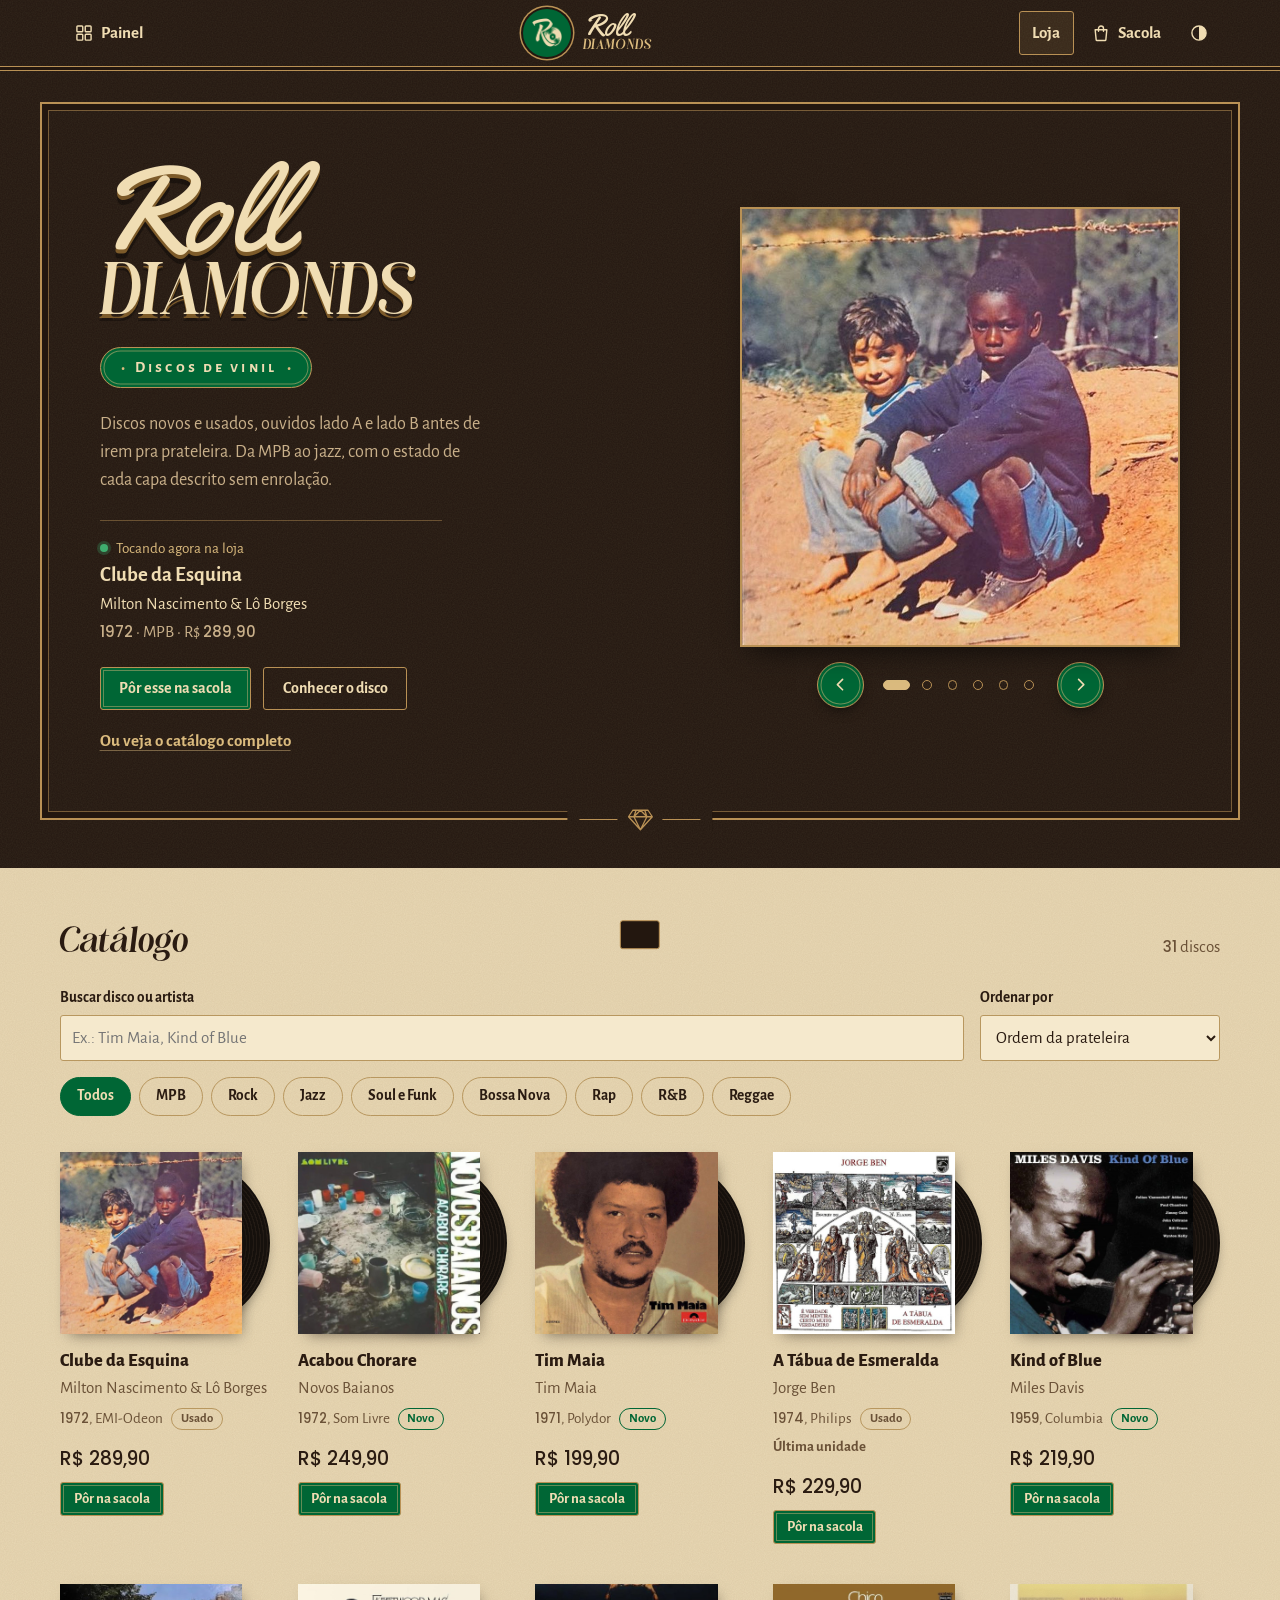
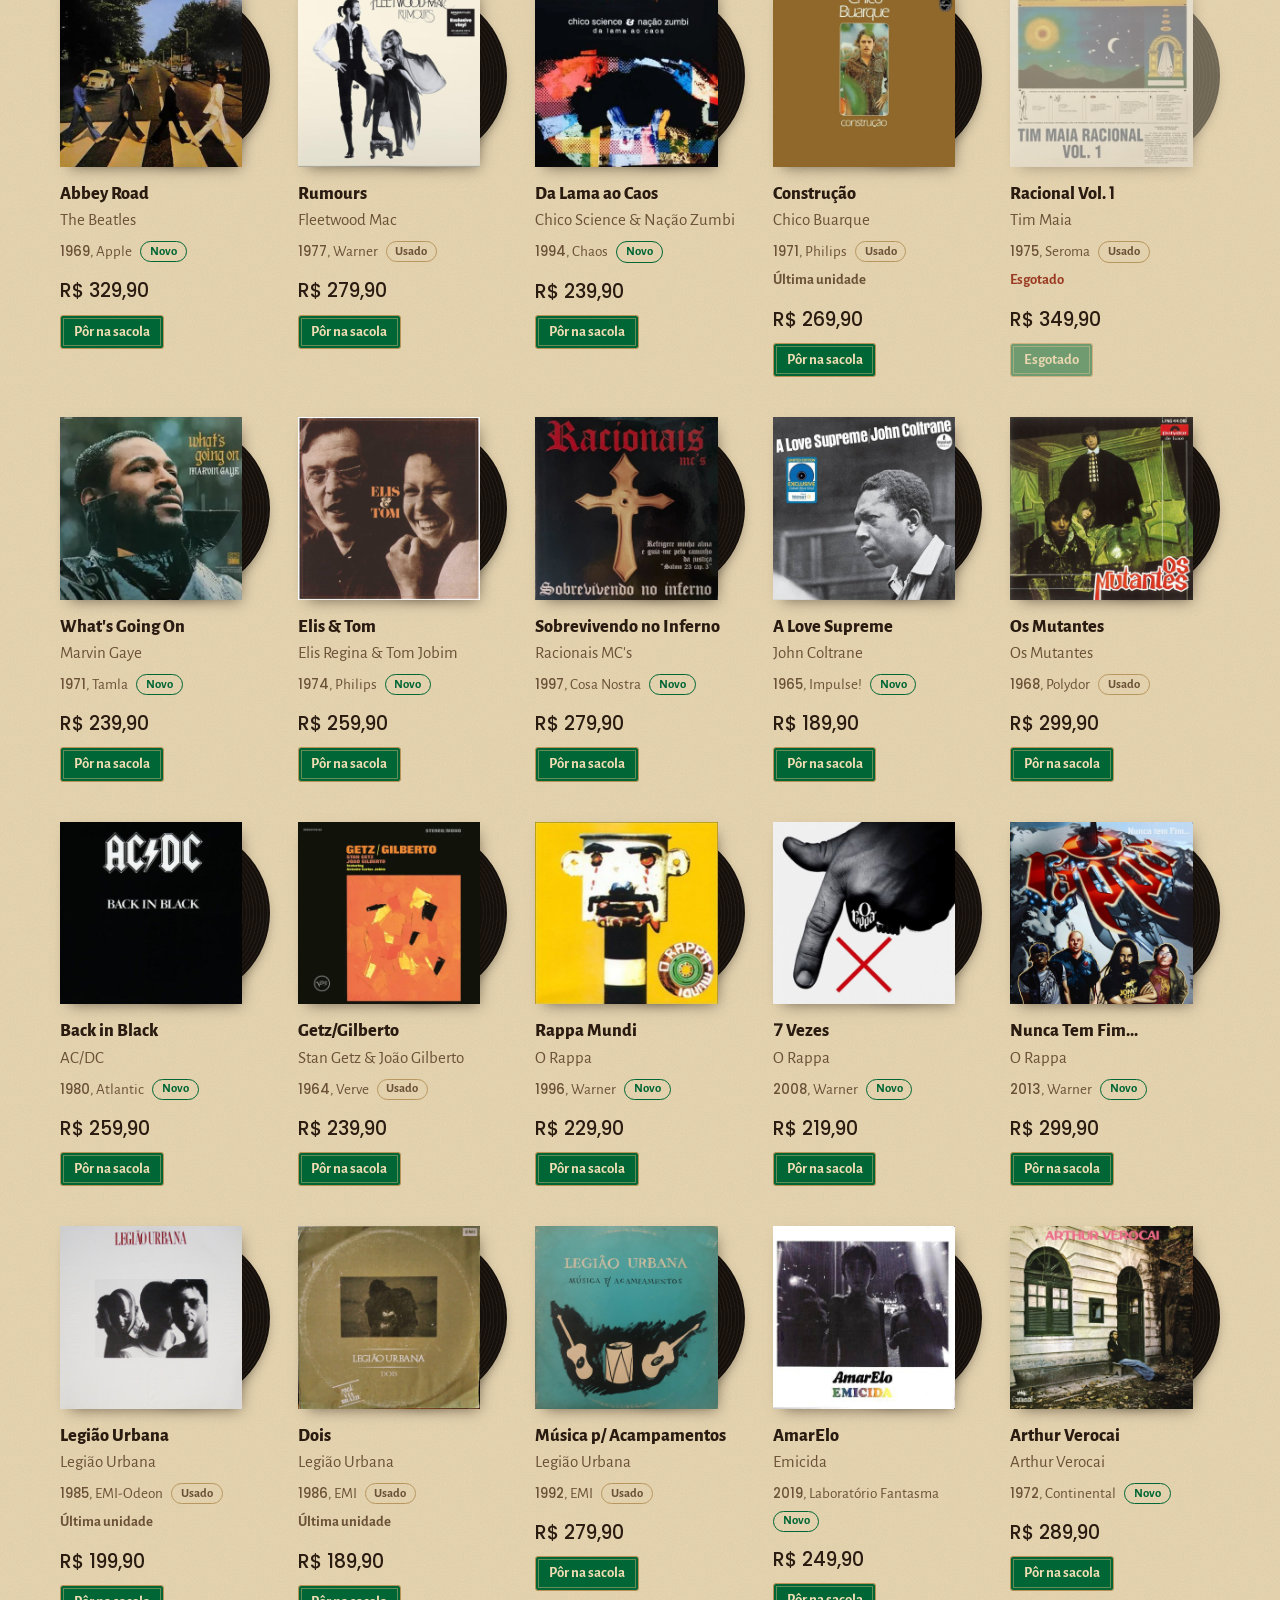
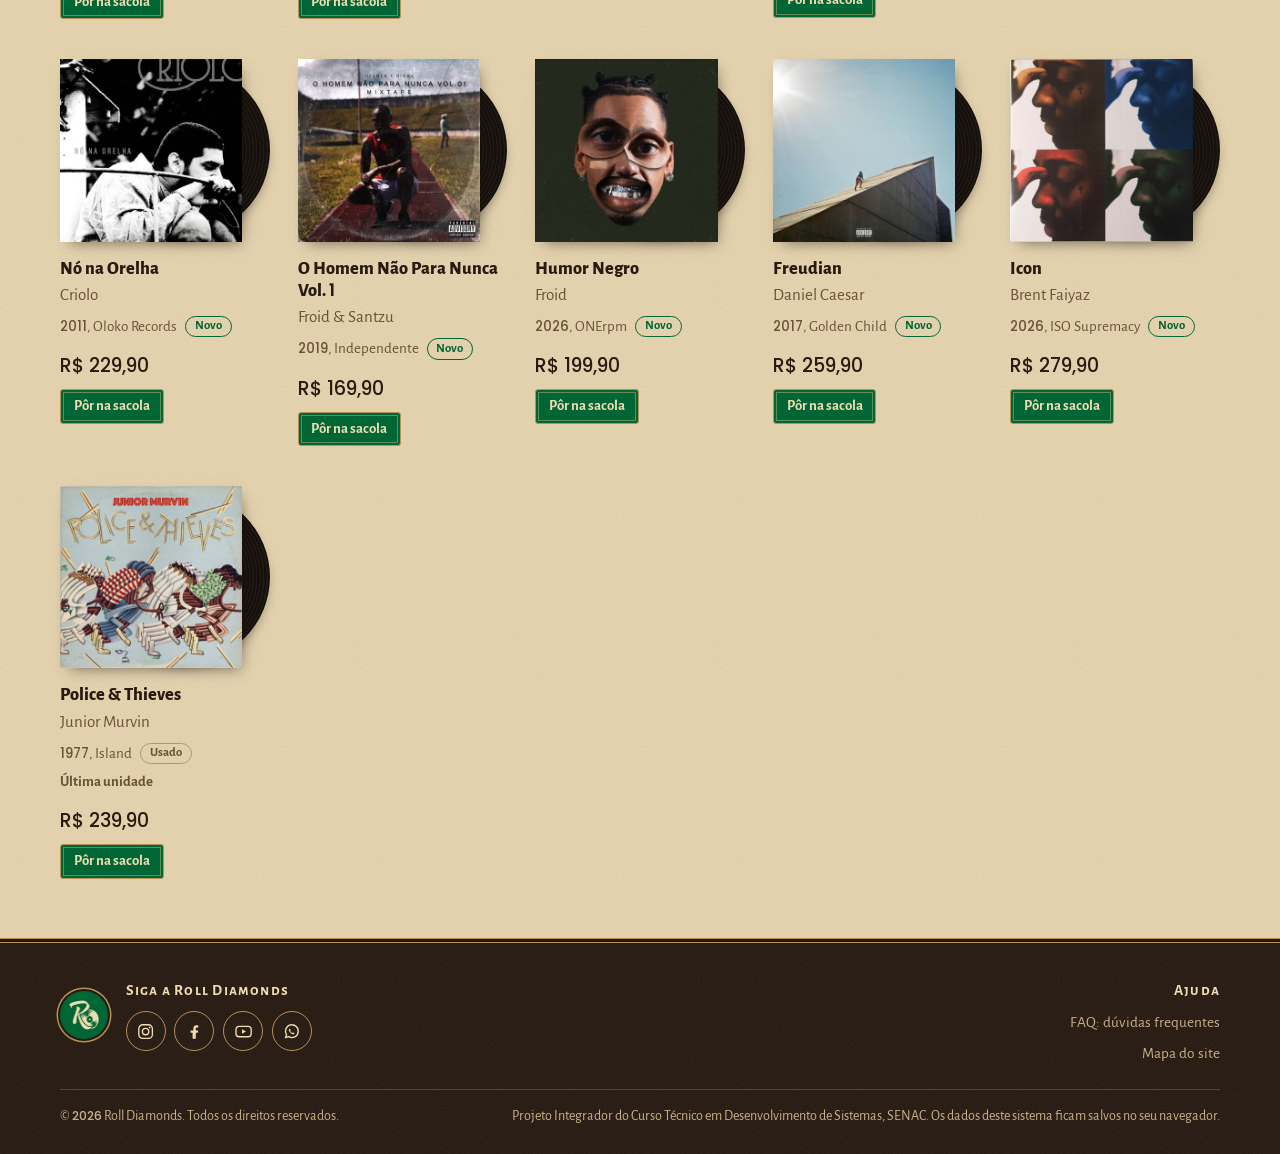
==== commit 0c77751e: "adição de novos discos e imagens" ====
--- a/index.html
+++ b/index.html
@@ -4,8 +4,23 @@
 <meta charset="UTF-8">
 <meta name="viewport" content="width=device-width, initial-scale=1, viewport-fit=cover">
 <title>Roll Diamonds | Discos de Vinil</title>
+<meta name="description" content="Discos de vinil novos e usados, ouvidos lado A e lado B antes de irem pra prateleira. Da MPB ao jazz.">
+<meta name="theme-color" content="#23170f">
 <!-- Ícone da aba do navegador (favicon) -->
 <link rel="icon" type="image/png" href="img/favicon.png">
+<!-- Prévia quando o link é compartilhado (WhatsApp, Instagram, Facebook...).
+     Essas redes só aceitam endereço completo, por isso o link do GitHub Pages. -->
+<meta property="og:type" content="website">
+<meta property="og:site_name" content="Roll Diamonds">
+<meta property="og:locale" content="pt_BR">
+<meta property="og:title" content="Roll Diamonds | Discos de Vinil">
+<meta property="og:description" content="Discos novos e usados, ouvidos lado A e lado B antes de irem pra prateleira. Da MPB ao jazz.">
+<meta property="og:url" content="https://gabrielalmeidaviegas576-cmyk.github.io/Roll-diamonds/">
+<meta property="og:image" content="https://gabrielalmeidaviegas576-cmyk.github.io/Roll-diamonds/img/compartilhar.jpg">
+<meta property="og:image:width" content="1200">
+<meta property="og:image:height" content="630">
+<meta property="og:image:alt" content="Logo da Roll Diamonds, discos de vinil">
+<meta name="twitter:card" content="summary_large_image">
 
 
 <link rel="preconnect" href="https://fonts.googleapis.com">
@@ -467,7 +482,7 @@
       <!-- Textos que aparecem na página do disco -->
       <div class="campo">
         <label for="discoDescricao">Sobre o disco</label>
-        <textarea id="discoDescricao" name="descricao" rows="4" maxlength="1200" placeholder="Conte em poucas linhas por que esse disco vale a pena."></textarea>
+        <textarea id="discoDescricao" name="descricao" rows="8" maxlength="4000" placeholder="Conte em poucas linhas por que esse disco vale a pena."></textarea>
       </div>
       <div class="campo">
         <label for="discoFaixas">Faixas</label>
@@ -539,7 +554,7 @@
       <input type="hidden" name="id">
       <div class="campo">
         <label for="artistaBio">Sobre o artista</label>
-        <textarea id="artistaBio" name="bio" rows="6" maxlength="1200" placeholder="Quem é, de onde vem e por que vale a pena ouvir."></textarea>
+        <textarea id="artistaBio" name="bio" rows="8" maxlength="4000" placeholder="Quem é, de onde vem e por que vale a pena ouvir."></textarea>
       </div>
       <p class="dica">Aparece na página de todos os discos desse artista. Deixe em branco para não mostrar.</p>
     </div>
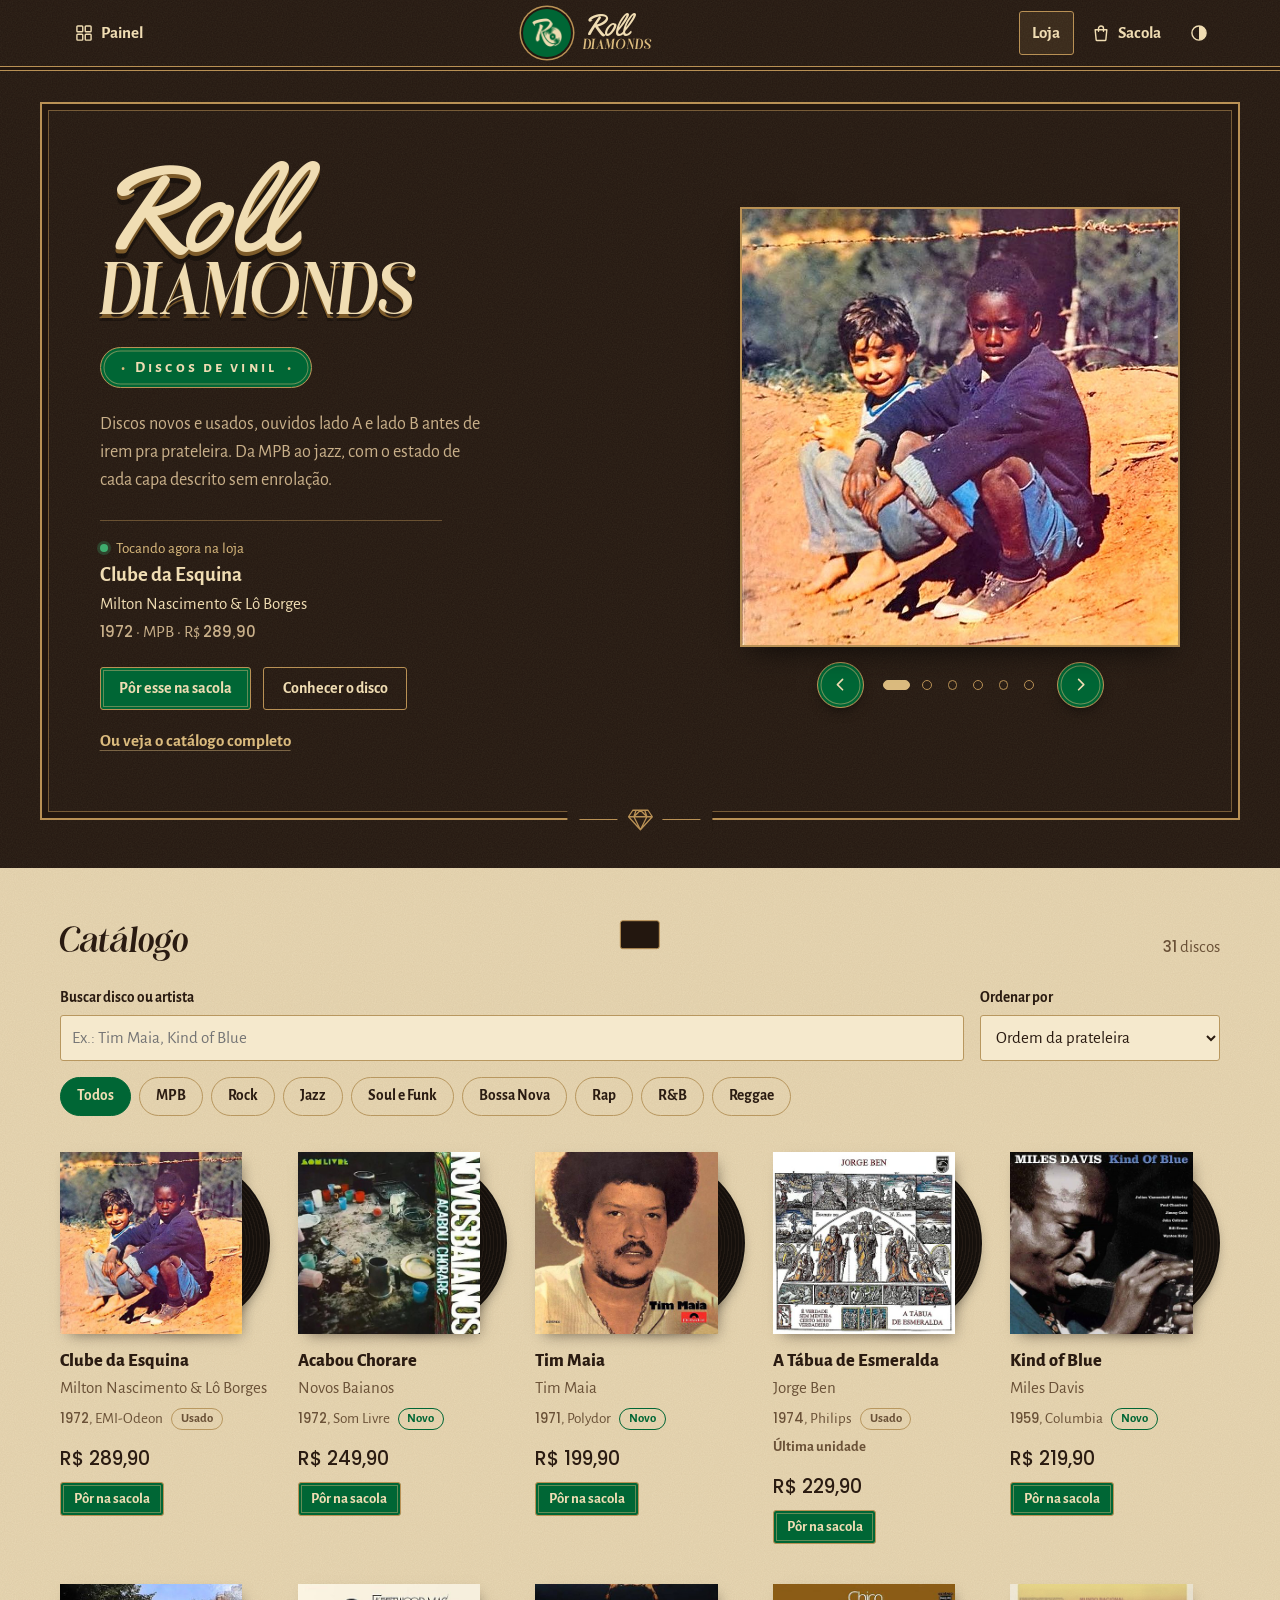
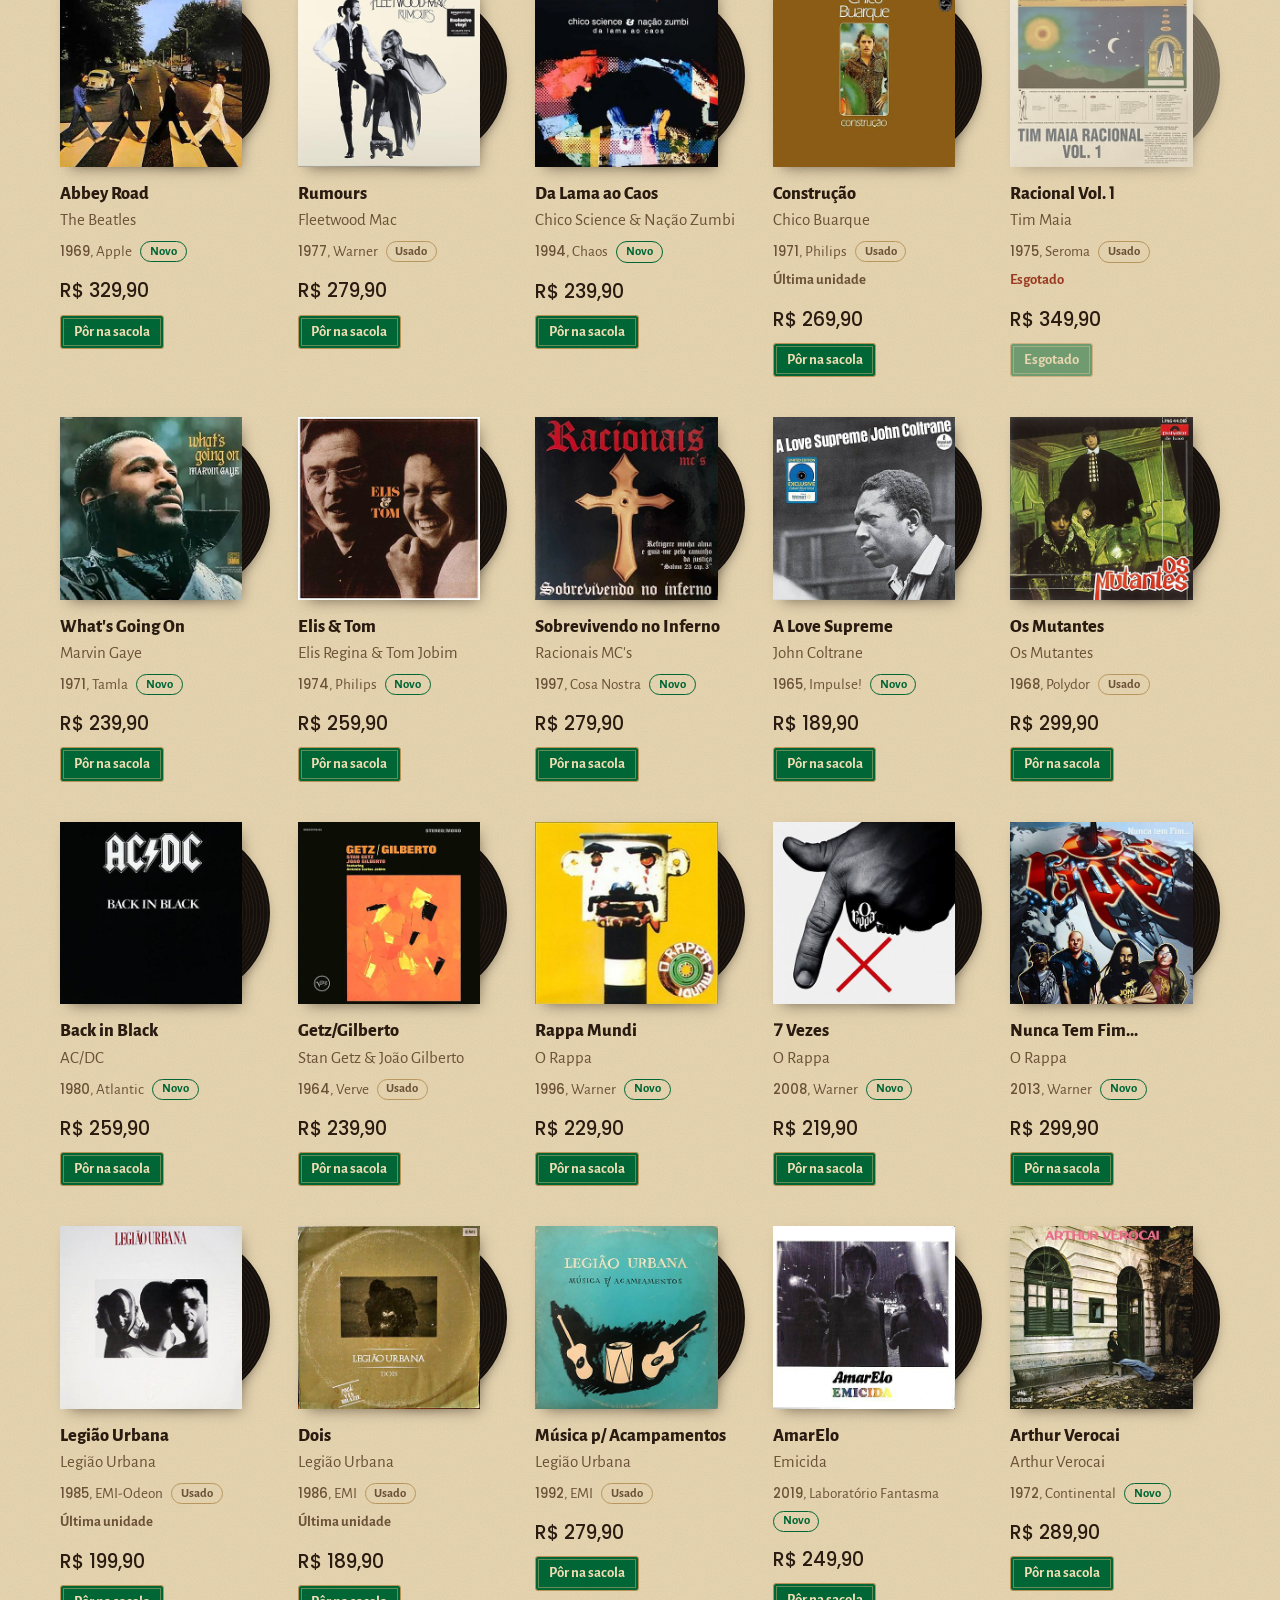
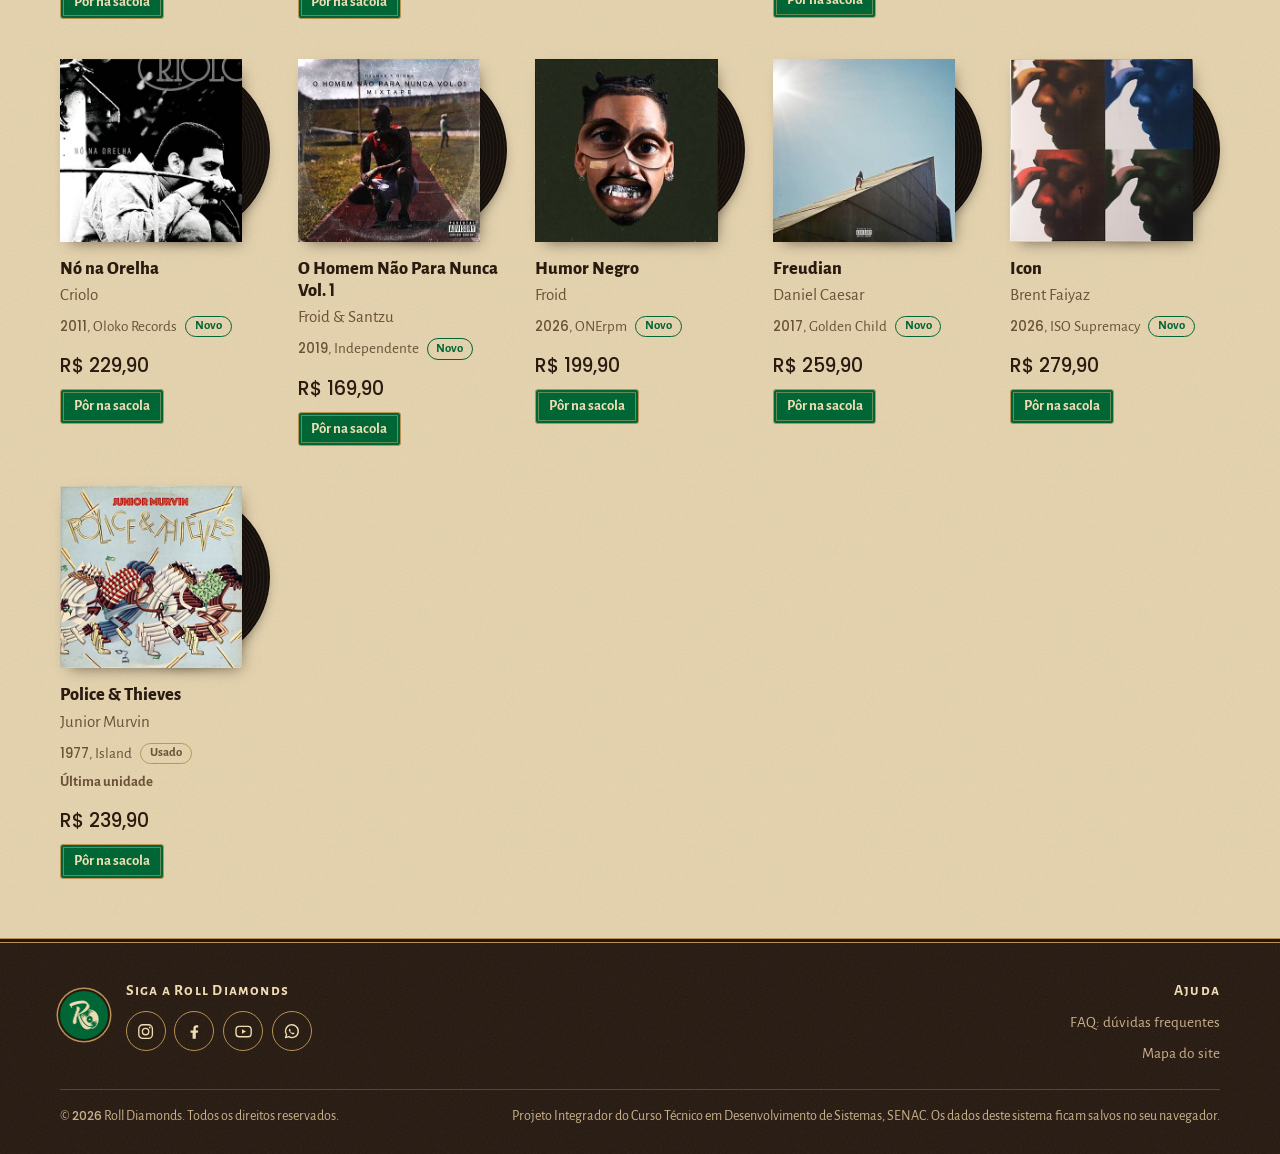
==== commit 96412f75: "IsSO AI" ====
--- a/index.html
+++ b/index.html
@@ -237,6 +237,10 @@
           <button class="aba" type="button" role="tab" id="tab-cadastros" data-aba="cadastros" aria-controls="aba-cadastros">Artistas, gêneros e gravadoras</button>
         </div>
         <div class="abas-rodape">
+          <!-- Levar os dados pra outro computador: exporta um arquivo .json e importa ele lá -->
+          <button class="botao-link" type="button" id="btnExportar">Exportar dados</button>
+          <button class="botao-link" type="button" id="btnImportar">Importar dados</button>
+          <input type="file" id="arquivoImportar" accept=".json,application/json" hidden>
           <button class="botao-link" type="button" id="btnRestaurar">Restaurar dados de exemplo</button>
           <button class="botao-link" type="button" id="btnSair">Sair do painel</button>
         </div>
@@ -592,7 +596,18 @@
 
 <div class="aviso-flutuante" id="aviso" role="status" aria-live="polite"></div>
 
-<!-- Funções do sistema (JavaScript externo) -->
-<script src="js/script.js"></script>
+<!-- Funções do sistema (JavaScript externo), um arquivo por assunto.
+     A ordem importa: cada arquivo usa o que os de cima já criaram, e o inicio.js liga tudo no fim. -->
+<script src="js/apoio.js"></script>      <!-- 1. constantes e funções de apoio -->
+<script src="js/dados.js"></script>      <!-- 2. dados de exemplo (as "tabelas" do banco) -->
+<script src="js/estado.js"></script>     <!-- 3. estado do sistema (banco, sacola, login) -->
+<script src="js/capas.js"></script>      <!-- 4. capas: foto ou capa desenhada -->
+<script src="js/loja.js"></script>       <!-- 5. loja: filtros, catálogo e vitrine -->
+<script src="js/disco.js"></script>      <!-- 5b. página de cada disco -->
+<script src="js/sacola.js"></script>     <!-- 6. sacola e finalização do pedido -->
+<script src="js/painel.js"></script>     <!-- 7. painel da loja -->
+<script src="js/navegacao.js"></script>  <!-- 8. navegação pelo # do endereço -->
+<script src="js/eventos.js"></script>    <!-- 9. eventos (cliques, teclado, zoom...) -->
+<script src="js/inicio.js"></script>     <!-- 10. inicialização -->
 </body>
 </html>
--- a/css/style.css
+++ b/css/style.css
@@ -50,6 +50,7 @@
     --linha: #b8975f;
     --linha-fraca: rgba(122, 88, 46, .22);
     --verde-texto: #006635;
+    --latao-texto: #6f4a17;     /* dourado escuro pra texto no fundo claro (contraste 4.5:1) */
     --erro: #9a3a22;
     --foco: #8a5f22;
   
@@ -80,6 +81,7 @@
       --linha: #6b5031;
       --linha-fraca: rgba(219, 187, 126, .14);
       --verde-texto: #7cc39a;
+      --latao-texto: #dbbb7e;
       --erro: #e59274;
       --foco: #dbbb7e;
       --grao: var(--grao-placa);
@@ -95,6 +97,7 @@
     --linha: #6b5031;
     --linha-fraca: rgba(219, 187, 126, .14);
     --verde-texto: #7cc39a;
+    --latao-texto: #dbbb7e;
     --erro: #e59274;
     --foco: #dbbb7e;
     --grao: var(--grao-placa);
@@ -512,13 +515,13 @@
   /* O título recebe foco ao abrir a página (para leitor de tela), mas não precisa de contorno */
   .produto-titulo:focus { outline: none; }
   .produto-etiquetas { display: flex; flex-wrap: wrap; justify-content: center; gap: .4rem; margin-top: .25rem; }
-  .etiqueta-destaque { border-color: var(--latao); color: var(--latao); }
+  .etiqueta-destaque { border-color: var(--latao); color: var(--latao-texto); }
 
   /* Três colunas: capa | faixas | compra.
      Embaixo das faixas e da compra, ao lado da capa, ficam os textos (álbum e artista). */
   .produto-grade {
     display: grid; gap: 2.5rem;
-    grid-template-columns: minmax(0, 1.15fr) minmax(0, 1fr) minmax(260px, .85fr);
+    grid-template-columns: minmax(0, 1.35fr) minmax(0, 1fr) minmax(260px, .85fr);
     grid-template-areas: "capa info lado" "capa textos textos";
     grid-template-rows: auto 1fr;
     align-items: start;
@@ -533,14 +536,14 @@
   }
   .produto-capa .capa { width: 100%; box-shadow: 0 18px 30px -14px rgba(20, 12, 7, .65); }
   .produto-esgotado .produto-capa .capa { opacity: .6; filter: grayscale(.5); }
-  /* Galeria (capa e segunda foto): setas em cima das bordas da capa e bolinhas
-     no espaço de baixo da moldura. O 9% é o mesmo espaçamento da .produto-capa. */
+  /* Galeria (capa e segunda foto): setas na moldura, do lado de fora da foto (sem cobrir nada dela),
+     e bolinhas no espaço de baixo da moldura. O 9% é o mesmo espaçamento da .produto-capa. */
   .produto-capa.ver-foto2 .capa-foto2 { opacity: 1; }
   .galeria-controles { position: absolute; inset: 0; z-index: 2; pointer-events: none; }
   .galeria-controles > * { pointer-events: auto; }
-  .galeria-anterior, .galeria-proxima { position: absolute; top: 50%; }
-  .galeria-anterior { left: 9%; transform: translate(-50%, -50%); }
-  .galeria-proxima { right: 9%; transform: translate(50%, -50%); }
+  .galeria-anterior, .galeria-proxima { position: absolute; top: 50%; width: 2.4rem; height: 2.4rem; }
+  .galeria-anterior { left: calc(9% - .3rem); transform: translate(-100%, -50%); }
+  .galeria-proxima { right: calc(9% - .3rem); transform: translate(100%, -50%); }
   .galeria-pontos { position: absolute; left: 0; right: 0; bottom: 0; height: 9%; justify-content: center; }
   .galeria-pontos .ponto[aria-current="true"]::before { background: var(--latao); border-color: var(--latao); }
   /* Zoom: a foto aumenta a partir do ponto do mouse/dedo (o JS muda --zoom-x e --zoom-y) */
@@ -558,10 +561,33 @@
     pointer-events: none; transition: opacity .2s ease;
   }
   .zoom-icone svg { width: 1.15rem; height: 1.15rem; }
-  .produto-capa:has(.zoom-ativo) .zoom-icone { opacity: 0; }
+  .produto-capa:has(.zoom-ativo) .zoom-icone,
+  .produto-capa.zoom-janela-ativa .zoom-icone { opacity: 0; }
   .produto-capa:not(:has(.capa-com-foto)) .zoom-icone { display: none; }
+  /* Zoom com mouse em tela larga: uma lente em cima da foto e o pedaço dentro dela aumentado
+     numa janela ao lado da capa, por cima das faixas. O JS mede e posiciona as duas. */
+  .zoom-lente, .zoom-janela {
+    position: absolute; pointer-events: none;
+    opacity: 0; visibility: hidden; transition: opacity .15s ease, visibility .15s;
+  }
+  .zoom-lente {
+    z-index: 2;
+    background: rgba(240, 221, 179, .22);
+    border: 1px solid rgba(240, 221, 179, .9);
+    box-shadow: 0 0 0 1px rgba(23, 17, 13, .35);
+  }
+  .zoom-janela {
+    left: calc(100% + 1rem);   /* o mesmo 1rem que o eventos.js desconta do espaço livre */
+    z-index: 10;               /* por cima das faixas e da compra, por baixo do cabeçalho */
+    overflow: hidden;
+    background: #17110d;
+    border: 1px solid var(--linha);
+    box-shadow: 0 24px 50px -18px rgba(20, 12, 7, .7);
+  }
+  .zoom-janela img { max-width: none; }
+  .produto-capa.zoom-janela-ativa :is(.zoom-lente, .zoom-janela) { opacity: 1; visibility: visible; }
   @media (prefers-reduced-motion: reduce) {
-    .produto-capa .capa img, .zoom-icone { transition: none; }
+    .produto-capa .capa img, .zoom-icone, .zoom-lente, .zoom-janela { transition: none; }
   }
 
   .produto-info { grid-area: info; display: grid; gap: 2rem; }
@@ -588,7 +614,7 @@
   .produto-bloco p + p { margin-top: .75rem; }
   .faixas { margin: 0; padding-left: 1.4rem; display: grid; gap: .3rem; }
   .faixas li::marker { color: var(--tinta-suave); font-weight: 700; }
-  /* Lista fechada: só as 6 primeiras faixas (o mesmo número do FAIXAS_VISIVEIS no script.js) */
+  /* Lista fechada: só as 6 primeiras faixas (o mesmo número do FAIXAS_VISIVEIS no apoio.js) */
   .faixas-recolhidas li:nth-child(n+7) { display: none; }
   .ver-faixas { margin-top: .6rem; padding-left: 0; }
   /* Blocos na largura toda, embaixo da grade: sobre o álbum, sobre o artista e compre também */
@@ -640,7 +666,7 @@
 
   @media (max-width: 1000px) {
     .produto-grade {
-      grid-template-columns: minmax(0, 1fr) minmax(0, 1fr);
+      grid-template-columns: minmax(0, 1.2fr) minmax(0, 1fr);
       grid-template-areas: "capa lado" "info info" "textos textos";
       grid-template-rows: auto;
     }
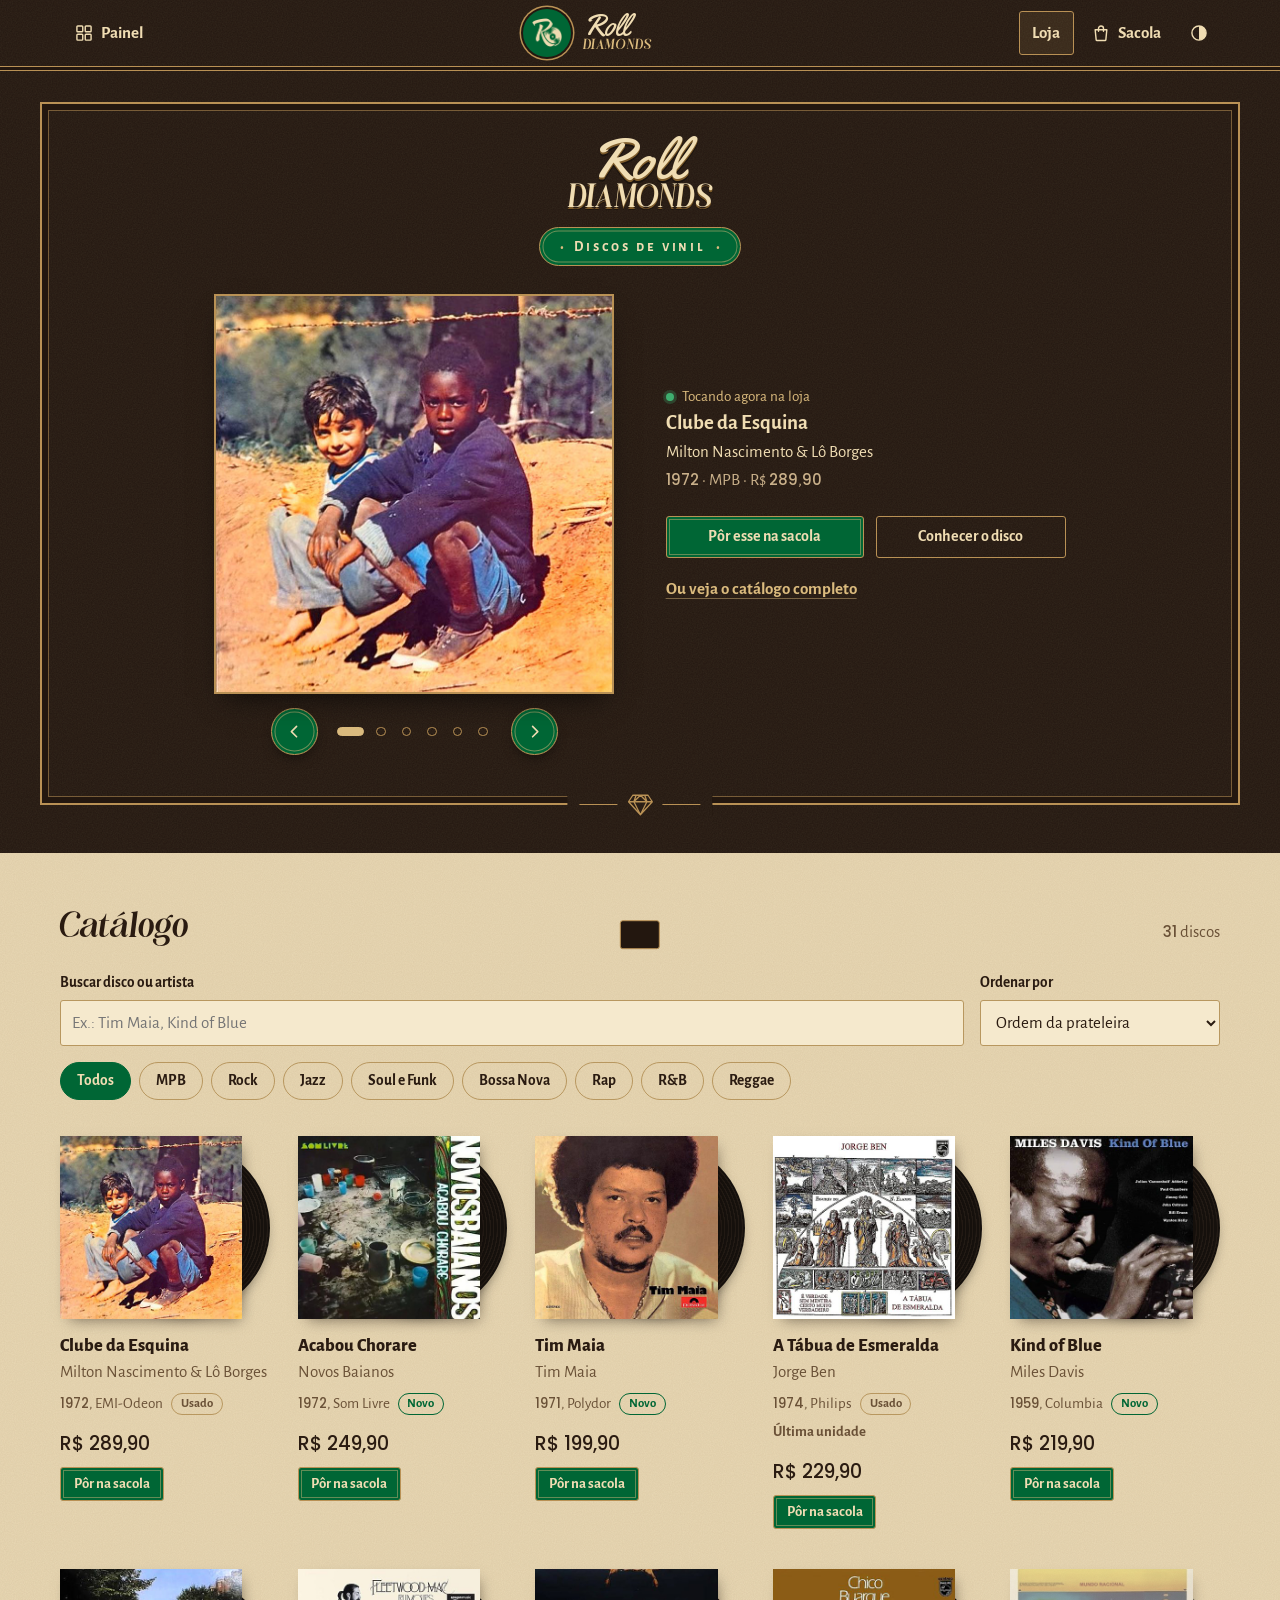
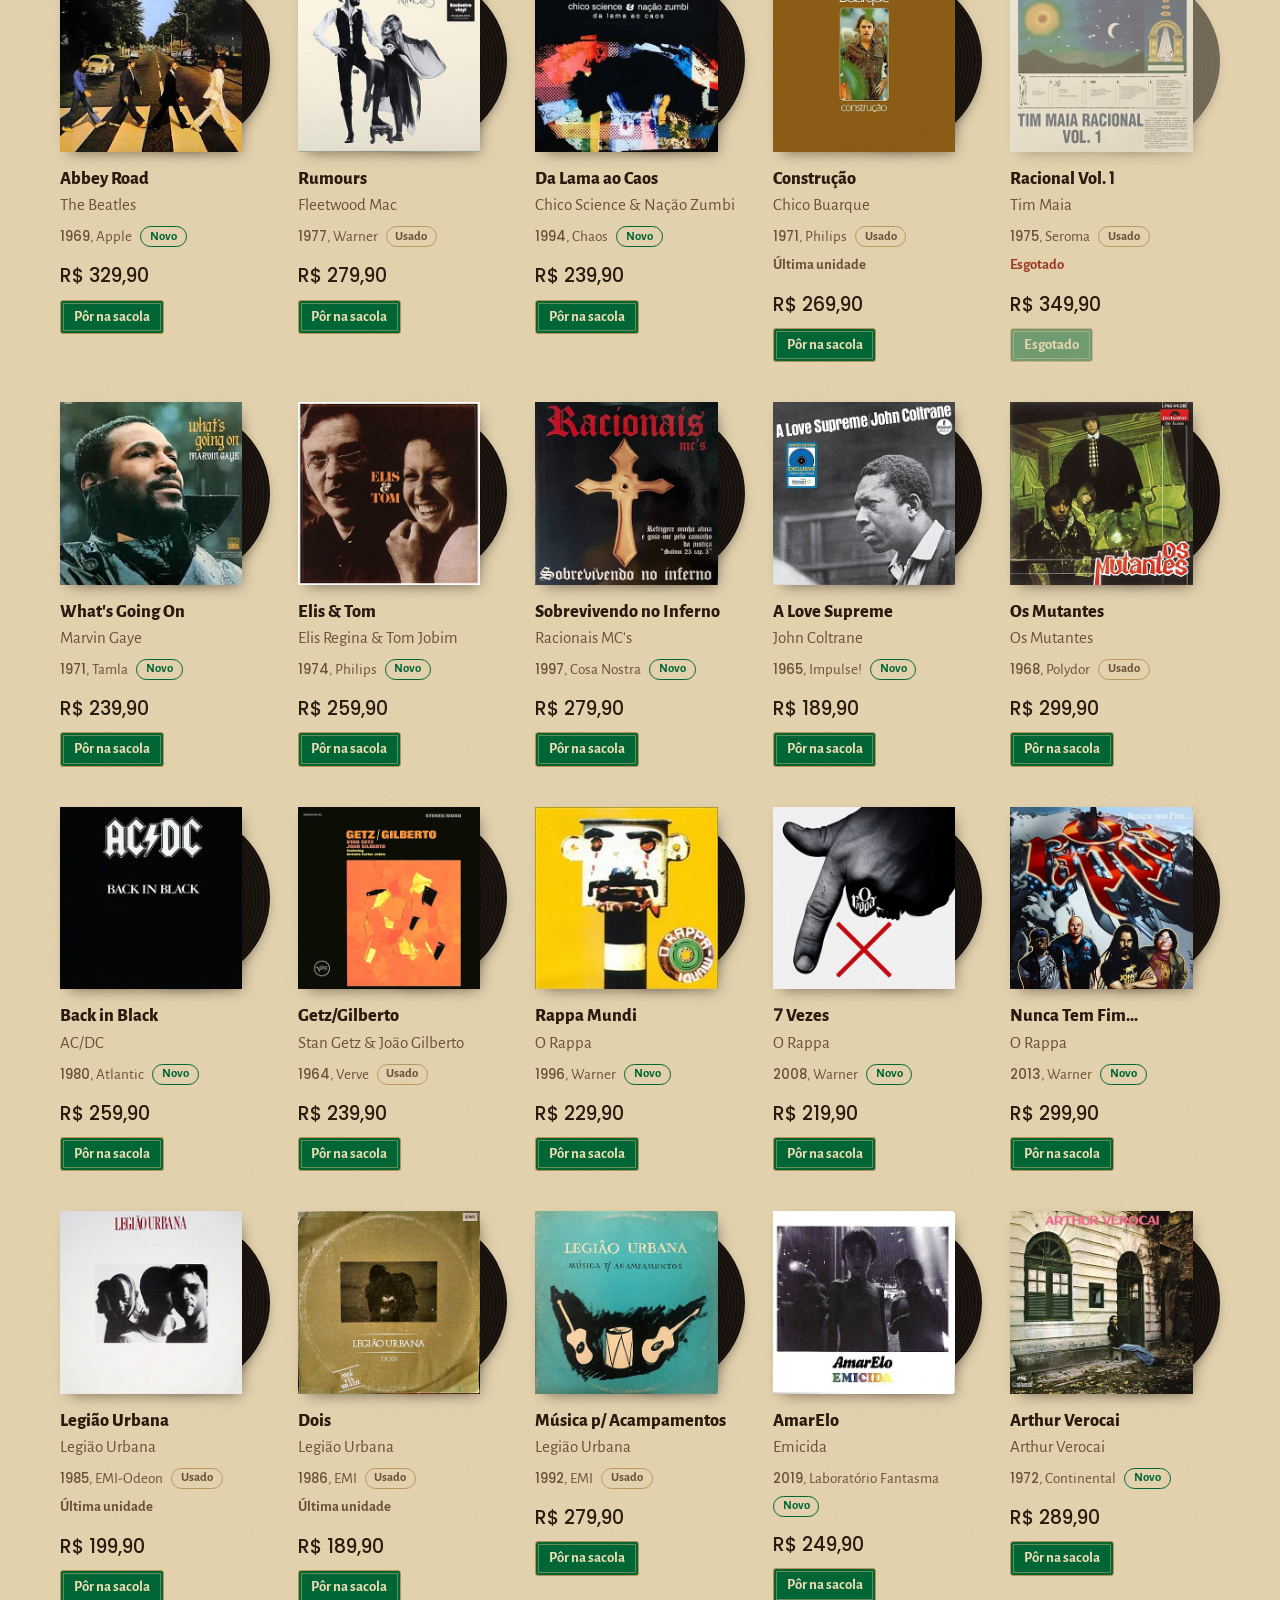
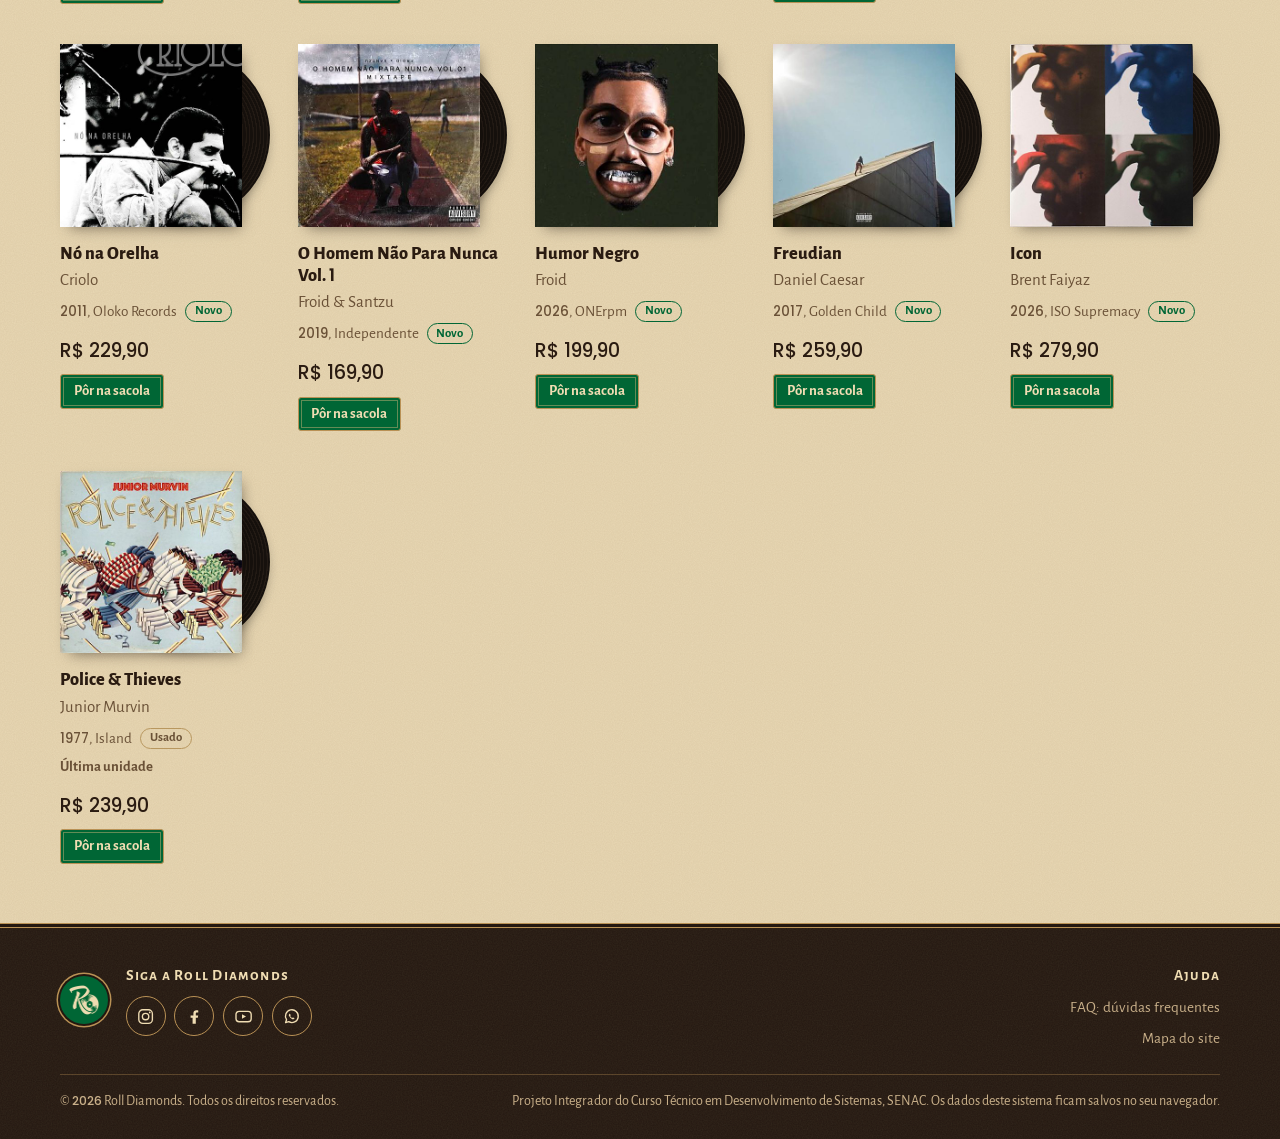
==== commit 178d6dd3: "mudei o inicio" ====
--- a/index.html
+++ b/index.html
@@ -74,29 +74,16 @@
   <!-- ================= LOJA ================= -->
   <div id="loja" class="view">
 
-    <!-- Vitrine: o letreiro da referência + a capa do disco em destaque -->
+    <!-- Vitrine em três colunas: capa do disco (esquerda), letreiro da loja (meio) e informações do disco (direita) -->
     <section class="vitrine" aria-labelledby="tituloLoja">
       <div class="quadro">
+        <!-- Letreiro: nome da loja e a faixa, no alto da moldura -->
         <div class="letreiro">
           <h1 id="tituloLoja">
             <span class="letreiro-roll">Roll</span>
             <span class="letreiro-diamonds">Diamonds</span>
           </h1>
           <p class="faixa">Discos de vinil</p>
-          <p class="vitrine-texto">Discos novos e usados, ouvidos lado A e lado B antes de irem pra prateleira. Da MPB ao jazz, com o estado de cada capa descrito sem enrolação.</p>
-
-          <!-- Informações do disco que está no carrossel (o JavaScript troca a cada passada) -->
-          <div class="tocando" id="tocando">
-            <span class="tocando-rotulo">Tocando agora na loja</span>
-            <a class="tocando-titulo" id="destaqueLink" href="#disco/1"><strong id="destaqueTitulo">Clube da Esquina</strong></a>
-            <span id="destaqueArtista">Milton Nascimento &amp; Lô Borges</span>
-            <span class="tocando-meta" id="destaqueMeta"></span>
-          </div>
-          <div class="vitrine-acoes">
-            <button class="botao botao-verde" type="button" id="btnDestaque" data-acao="adicionar" data-id="1">Pôr esse na sacola</button>
-            <a class="botao botao-contorno" id="btnConhecer" href="#disco/1">Conhecer o disco</a>
-          </div>
-          <a class="vitrine-catalogo" href="#catalogo">Ou veja o catálogo completo</a>
         </div>
 
         <!-- Carrossel: um disco em destaque por vez, você passa pelas setas, bolinhas, teclado ou arrastando -->
@@ -114,6 +101,21 @@
             </button>
           </div>
           <p class="sr" id="avisoDestaque" aria-live="polite"></p>
+        </div>
+
+        <!-- Informações do disco que está no carrossel (o JavaScript troca a cada passada), à direita -->
+        <div class="vitrine-info">
+          <div class="tocando" id="tocando">
+            <span class="tocando-rotulo">Tocando agora na loja</span>
+            <a class="tocando-titulo" id="destaqueLink" href="#disco/1"><strong id="destaqueTitulo">Clube da Esquina</strong></a>
+            <span id="destaqueArtista">Milton Nascimento &amp; Lô Borges</span>
+            <span class="tocando-meta" id="destaqueMeta"></span>
+          </div>
+          <div class="vitrine-acoes">
+            <button class="botao botao-verde" type="button" id="btnDestaque" data-acao="adicionar" data-id="1">Pôr esse na sacola</button>
+            <a class="botao botao-contorno" id="btnConhecer" href="#disco/1">Conhecer o disco</a>
+          </div>
+          <a class="vitrine-catalogo" href="#catalogo">Ou veja o catálogo completo</a>
         </div>
 
         <div class="quadro-diamante" aria-hidden="true">
--- a/css/style.css
+++ b/css/style.css
@@ -274,13 +274,24 @@
     max-width: 1200px; margin: 0 auto;
     border: 2px solid var(--latao);
     box-shadow: inset 0 0 0 6px var(--placa), inset 0 0 0 7px rgba(185, 145, 85, .55);
-    padding: clamp(1.75rem, 4.5vw, 3.75rem) clamp(1.25rem, 4.5vw, 3.75rem) clamp(2.5rem, 5vw, 4rem);
+    padding: clamp(1.25rem, 2.5vw, 2rem) clamp(1.25rem, 4.5vw, 3.75rem) clamp(2rem, 4vw, 3rem);
     display: grid;
-    grid-template-columns: minmax(0, 1fr) minmax(0, 1.08fr);
-    gap: clamp(2rem, 4vw, 3.5rem);
+    /* Letreiro (nome + faixa) no alto, centralizado. Embaixo, duas colunas iguais:
+       a capa encostada no centro pela esquerda e as informações do disco pela direita.
+       A capa ocupa duas linhas: a foto na primeira (alinhada com as informações) e as setas na segunda. */
+    grid-template-columns: minmax(0, 1fr) minmax(0, 1fr);
+    grid-template-areas:
+      "nome nome"
+      "capa info"
+      "capa .";
+    gap: 1rem clamp(2rem, 4vw, 3.5rem);
     align-items: center;
     position: relative;
   }
+  .letreiro     { grid-area: nome; display: grid; justify-items: center; gap: .9rem; margin-bottom: .75rem; }
+  .vitrola-area { grid-area: capa; }
+  /* Mesma largura máxima da capa, assim os dois blocos ficam simétricos em volta do centro */
+  .vitrine-info { grid-area: info; width: 100%; max-width: 400px; }
   /* Diamante no pé da moldura */
   .quadro-diamante {
     position: absolute; left: 50%; bottom: -13px; transform: translateX(-50%);
@@ -292,39 +303,33 @@
     content: ""; width: 38px; height: 1px; background: var(--latao);
   }
   
-  .letreiro h1 { display: flex; flex-direction: column; align-items: flex-start; font-weight: 400; }
+  .letreiro h1 { display: flex; flex-direction: column; align-items: center; font-weight: 400; }
   .letreiro-roll {
     font-family: var(--fonte-script);
-    font-size: clamp(4.2rem, 11vw, 7.6rem);
+    font-size: clamp(2.8rem, 4.5vw, 3.6rem);
     line-height: .8;
-    margin-left: -.04em; padding-right: .12em;
+    padding-right: .12em;
     text-shadow: 0 .035em 0 #7d5b2a, 0 .07em 0 rgba(0, 0, 0, .35);
   }
   .letreiro-diamonds {
     font-family: var(--fonte-titulo);
-    font-size: clamp(2.35rem, 6.3vw, 4.6rem);
+    font-size: clamp(1.6rem, 2.6vw, 2.1rem);
     text-transform: uppercase; letter-spacing: .015em; line-height: 1;
     margin-top: -.06em;
     text-shadow: 0 .05em 0 #7d5b2a, 0 .09em 0 rgba(0, 0, 0, .3);
   }
   .faixa {
     display: inline-flex; align-items: center; gap: .65rem;
-    margin-top: 1.2rem;
     padding: .45rem 1.25rem;
     border-radius: 999px;
     background: var(--verde);
     border: 1.5px solid var(--latao);
     box-shadow: inset 0 0 0 2.5px var(--verde), inset 0 0 0 3.5px rgba(219, 187, 126, .5);
     font-family: var(--fonte-sc); font-weight: 700;
-    letter-spacing: .2em; font-size: .98rem;
+    letter-spacing: .2em; font-size: .9rem;
   }
   .faixa::before, .faixa::after { content: "•"; color: var(--latao-claro); letter-spacing: 0; }
-  .vitrine-texto { margin-top: 1.4rem; max-width: 38ch; font-size: 1.13rem; color: var(--placa-suave); }
-  .tocando {
-    margin-top: 1.6rem; padding-top: 1rem; max-width: 38ch;
-    border-top: 1px solid rgba(185, 145, 85, .45);
-    display: grid; gap: .1rem;
-  }
+  .tocando { display: grid; gap: .1rem; max-width: 38ch; }
   .tocando-rotulo { font-size: .95rem; color: var(--latao-claro); display: flex; align-items: center; gap: .5rem; }
   .tocando-rotulo::before {
     content: ""; width: .5rem; height: .5rem; border-radius: 50%;
@@ -339,6 +344,8 @@
   .tocando > :not(.tocando-rotulo) { transition: opacity .3s ease; }
   .tocando.trocando > :not(.tocando-rotulo) { opacity: 0; }
   .vitrine-acoes { display: flex; flex-wrap: wrap; gap: .75rem; margin-top: 1.4rem; }
+  /* Se os dois botões não couberem lado a lado, cada um ocupa a linha inteira */
+  .vitrine-acoes .botao { flex: 1 1 auto; }
   .vitrine .botao-contorno { color: var(--placa-tinta); }
   .vitrine-catalogo {
     display: inline-block; margin-top: 1.1rem;
@@ -348,8 +355,11 @@
   .vitrine-catalogo:hover { color: var(--placa-tinta); text-decoration-color: var(--latao-claro); }
   
   /* A vitrola: capa quadrada do disco em destaque */
-  .vitrola-area { display: grid; gap: .9rem; justify-items: end; }
-  .vitrola { position: relative; width: 100%; max-width: 440px; }
+  /* subgrid: a foto e as setas usam as linhas da moldura, então as informações
+     do disco ficam centralizadas com a foto (e não com a foto + setas).
+     justify-items: end encosta a capa no centro da moldura, perto das informações. */
+  .vitrola-area { display: grid; grid-template-rows: subgrid; gap: .9rem; justify-items: end; }
+  .vitrola { position: relative; width: 100%; max-width: 400px; }
   .vitrola-capa {
     width: 100%; aspect-ratio: 1;
     background: var(--verde-escuro) var(--grao-placa);
@@ -367,7 +377,7 @@
 
   /* Controles do carrossel, centralizados embaixo da capa */
   .carrossel-controles {
-    width: 100%; max-width: 440px;
+    width: 100%; max-width: 400px;
     display: flex; align-items: center; justify-content: center; gap: 1rem;
   }
   /* Setas: botão verde redondo com friso de latão, igual ao .botao-verde */
@@ -897,10 +907,14 @@
   /* =====================================================================
      10. TELAS MENORES (tablet e celular)
      ===================================================================== */
+  /* Celular: uma coluna só — letreiro, capa (foto + setas) e informações do disco, tudo centralizado */
+  @media (max-width: 640px) {
+    .quadro { grid-template-columns: 1fr; grid-template-areas: "nome" "capa" "capa" "info"; }
+    .vitrola-area { justify-items: center; }
+    .vitrola, .vitrine-info { max-width: 560px; }
+    .vitrine-info { justify-self: center; }
+  }
   @media (max-width: 900px) {
-    .quadro { grid-template-columns: 1fr; }
-    .vitrola-area { justify-items: center; }
-    .vitrola { max-width: 560px; }
     .painel-grade { grid-template-columns: 1fr; gap: 1.5rem; }
     .painel-lado { position: static; }
     .abas { flex-direction: row; overflow-x: auto; gap: .35rem; padding-bottom: .25rem; }
